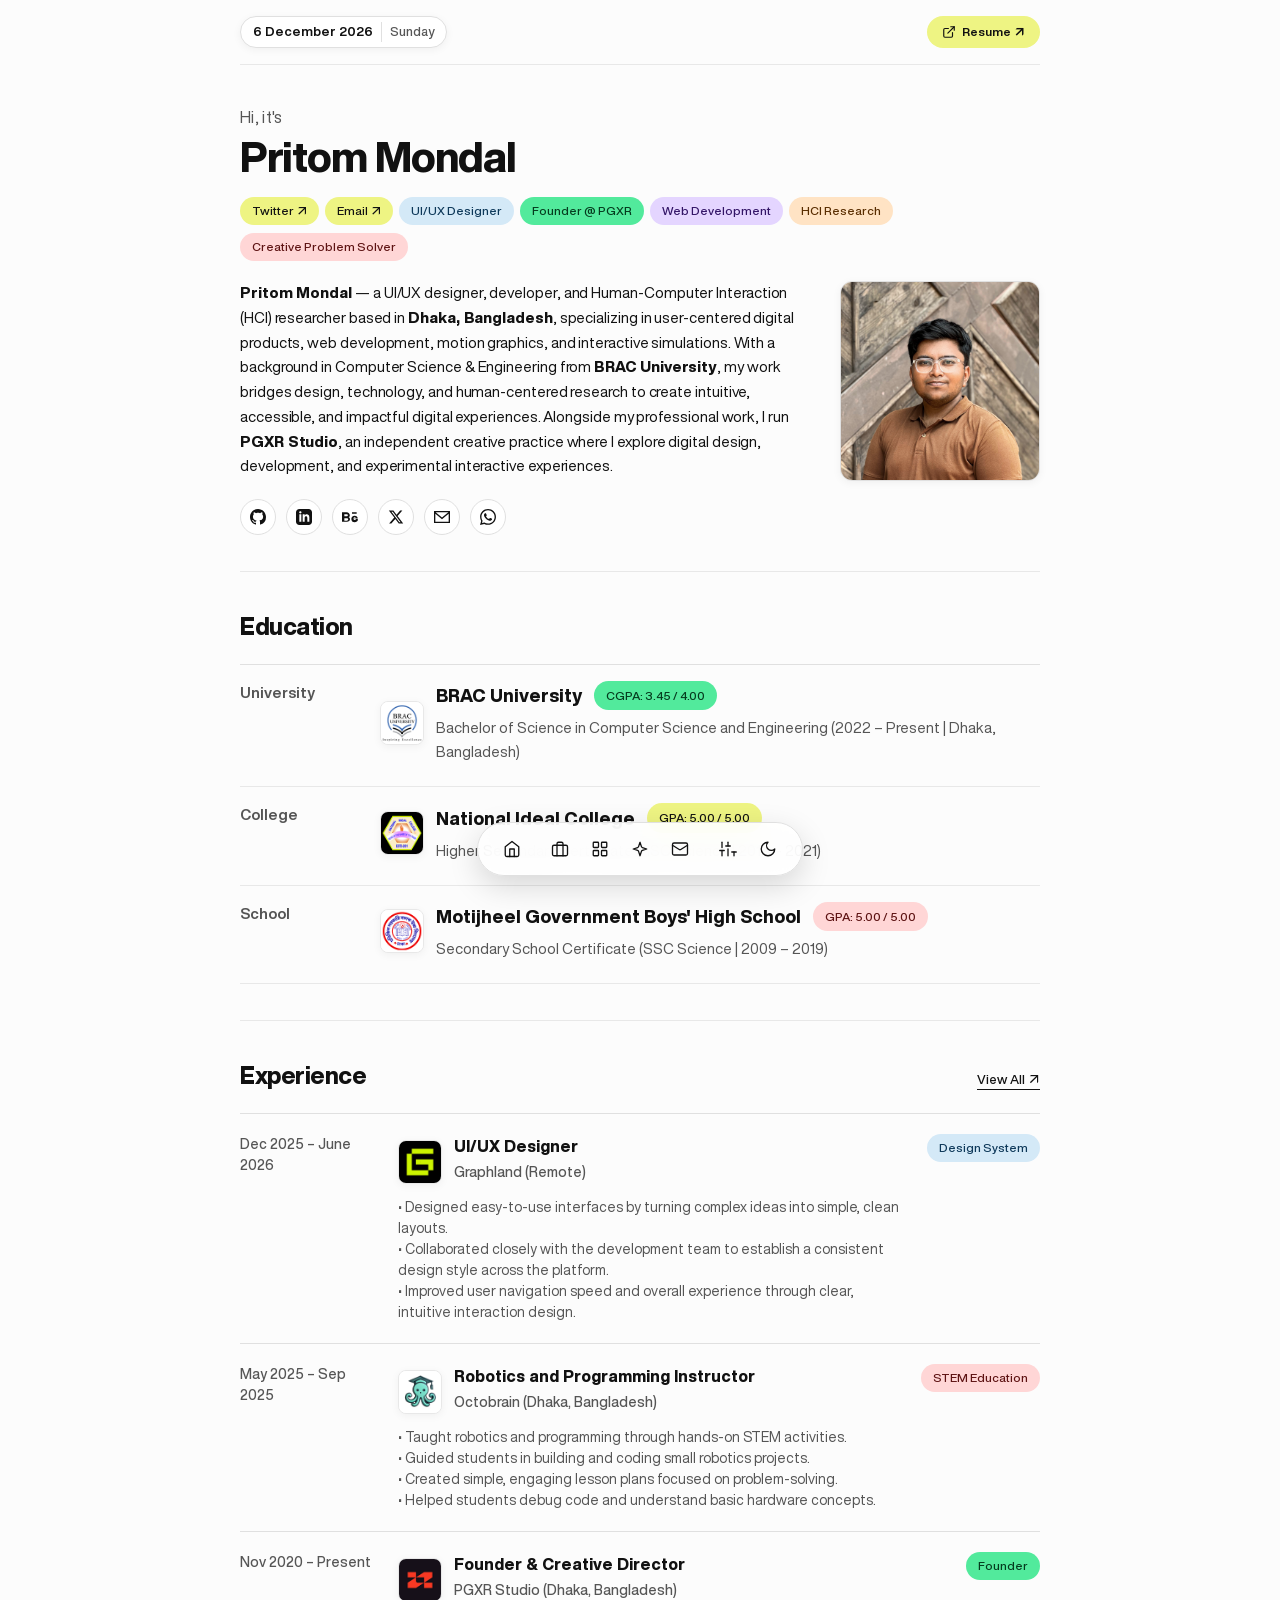
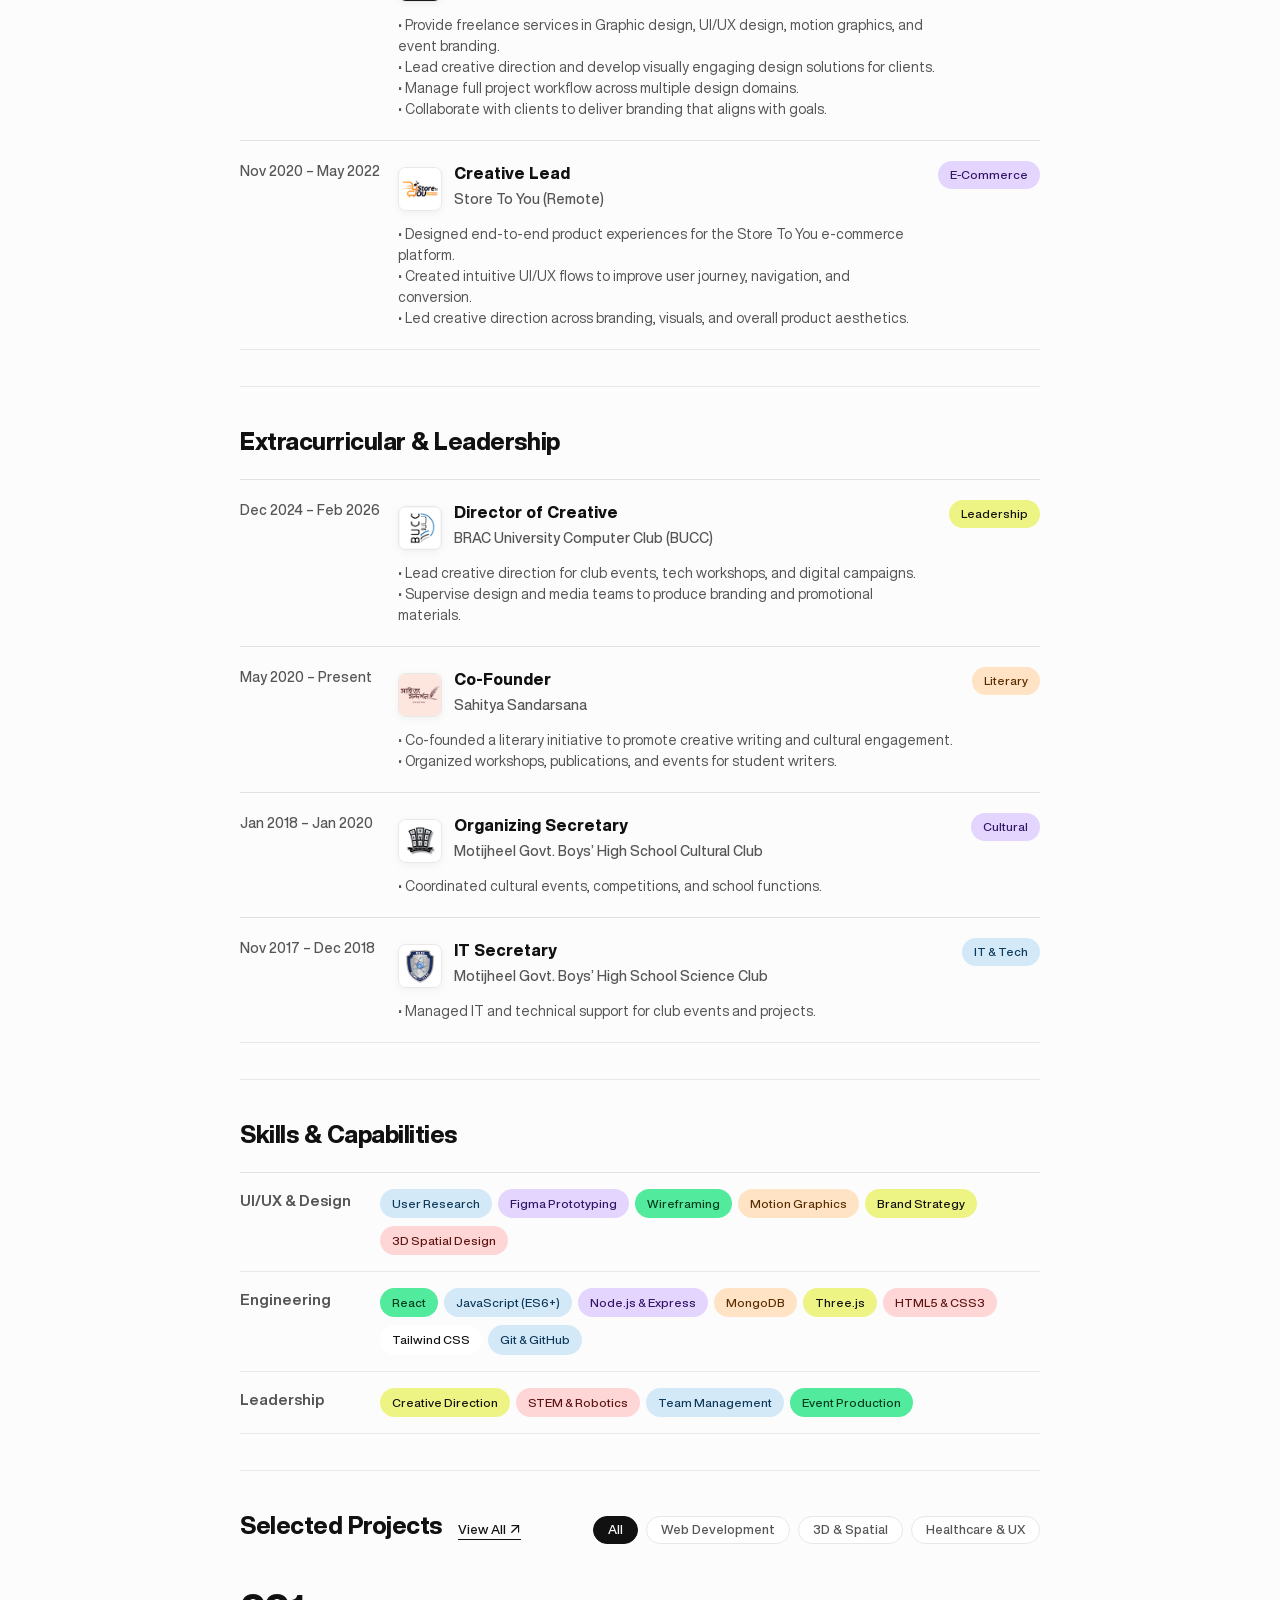
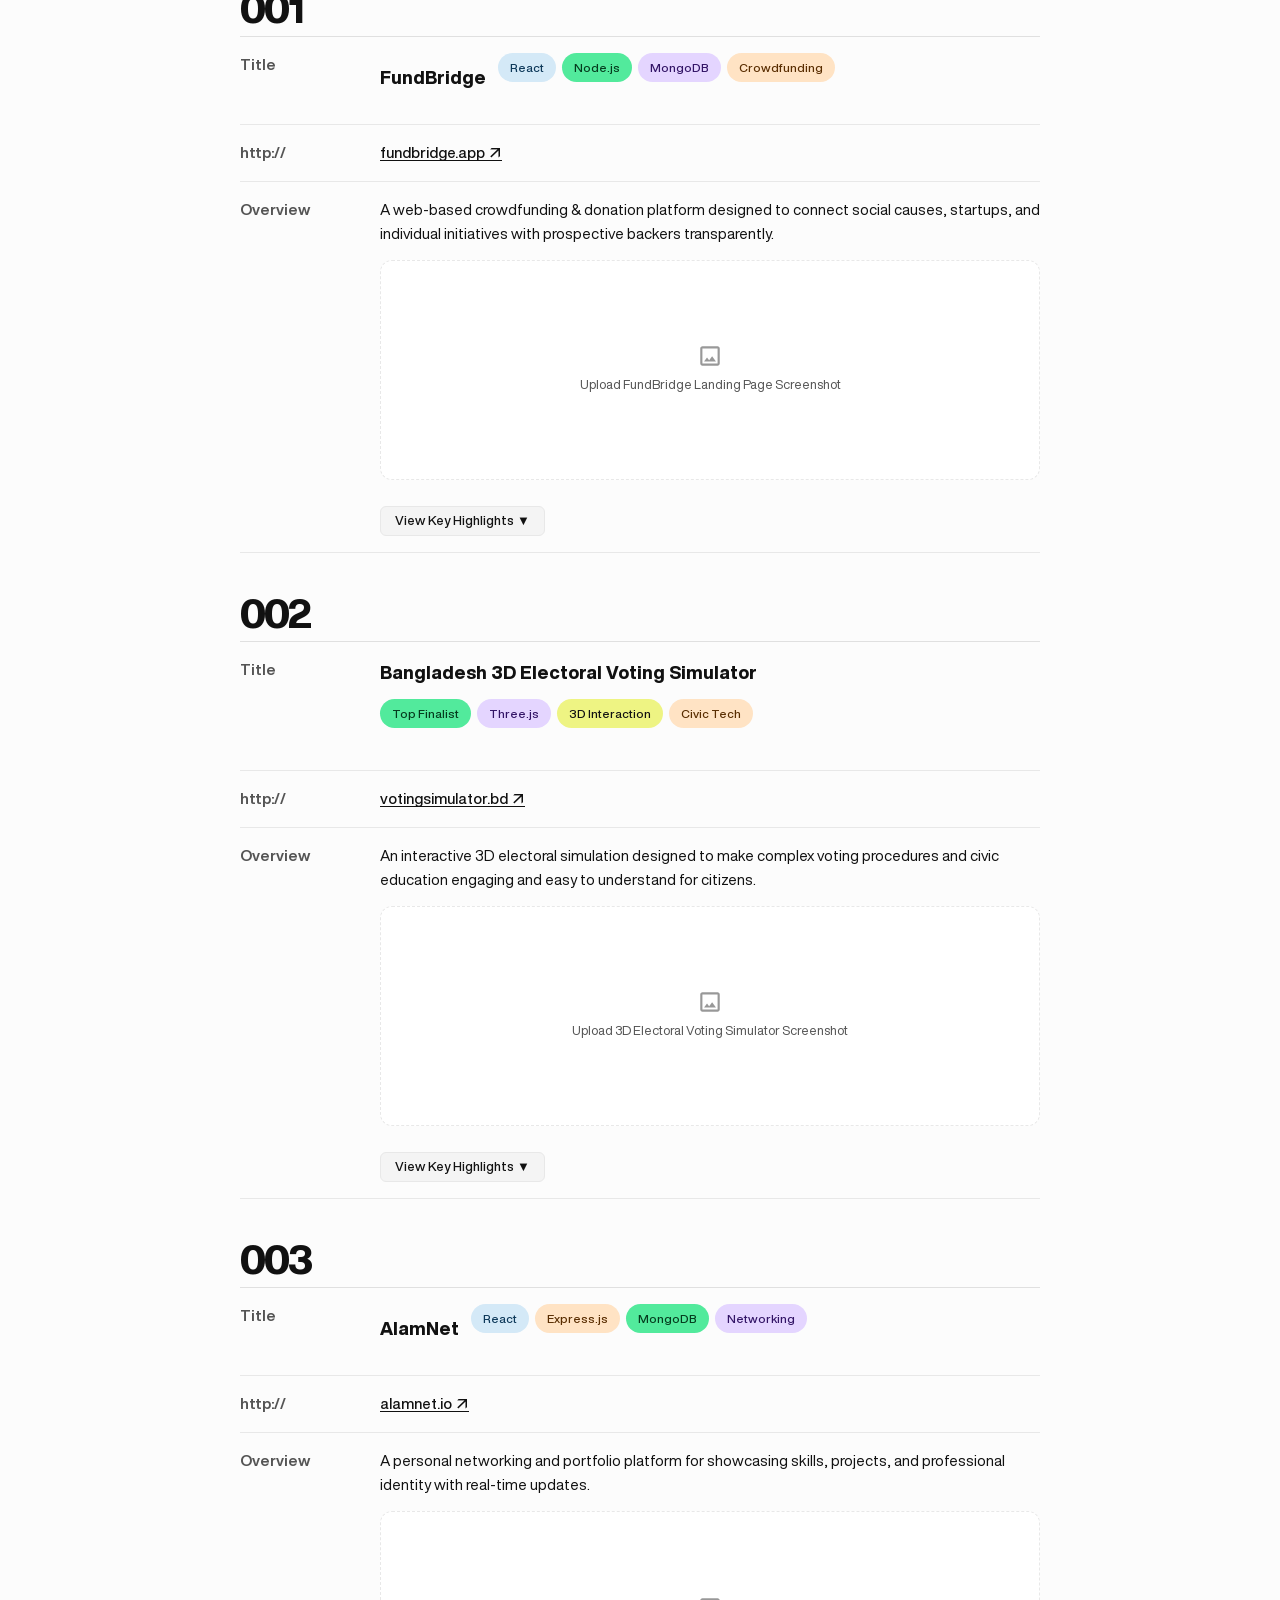
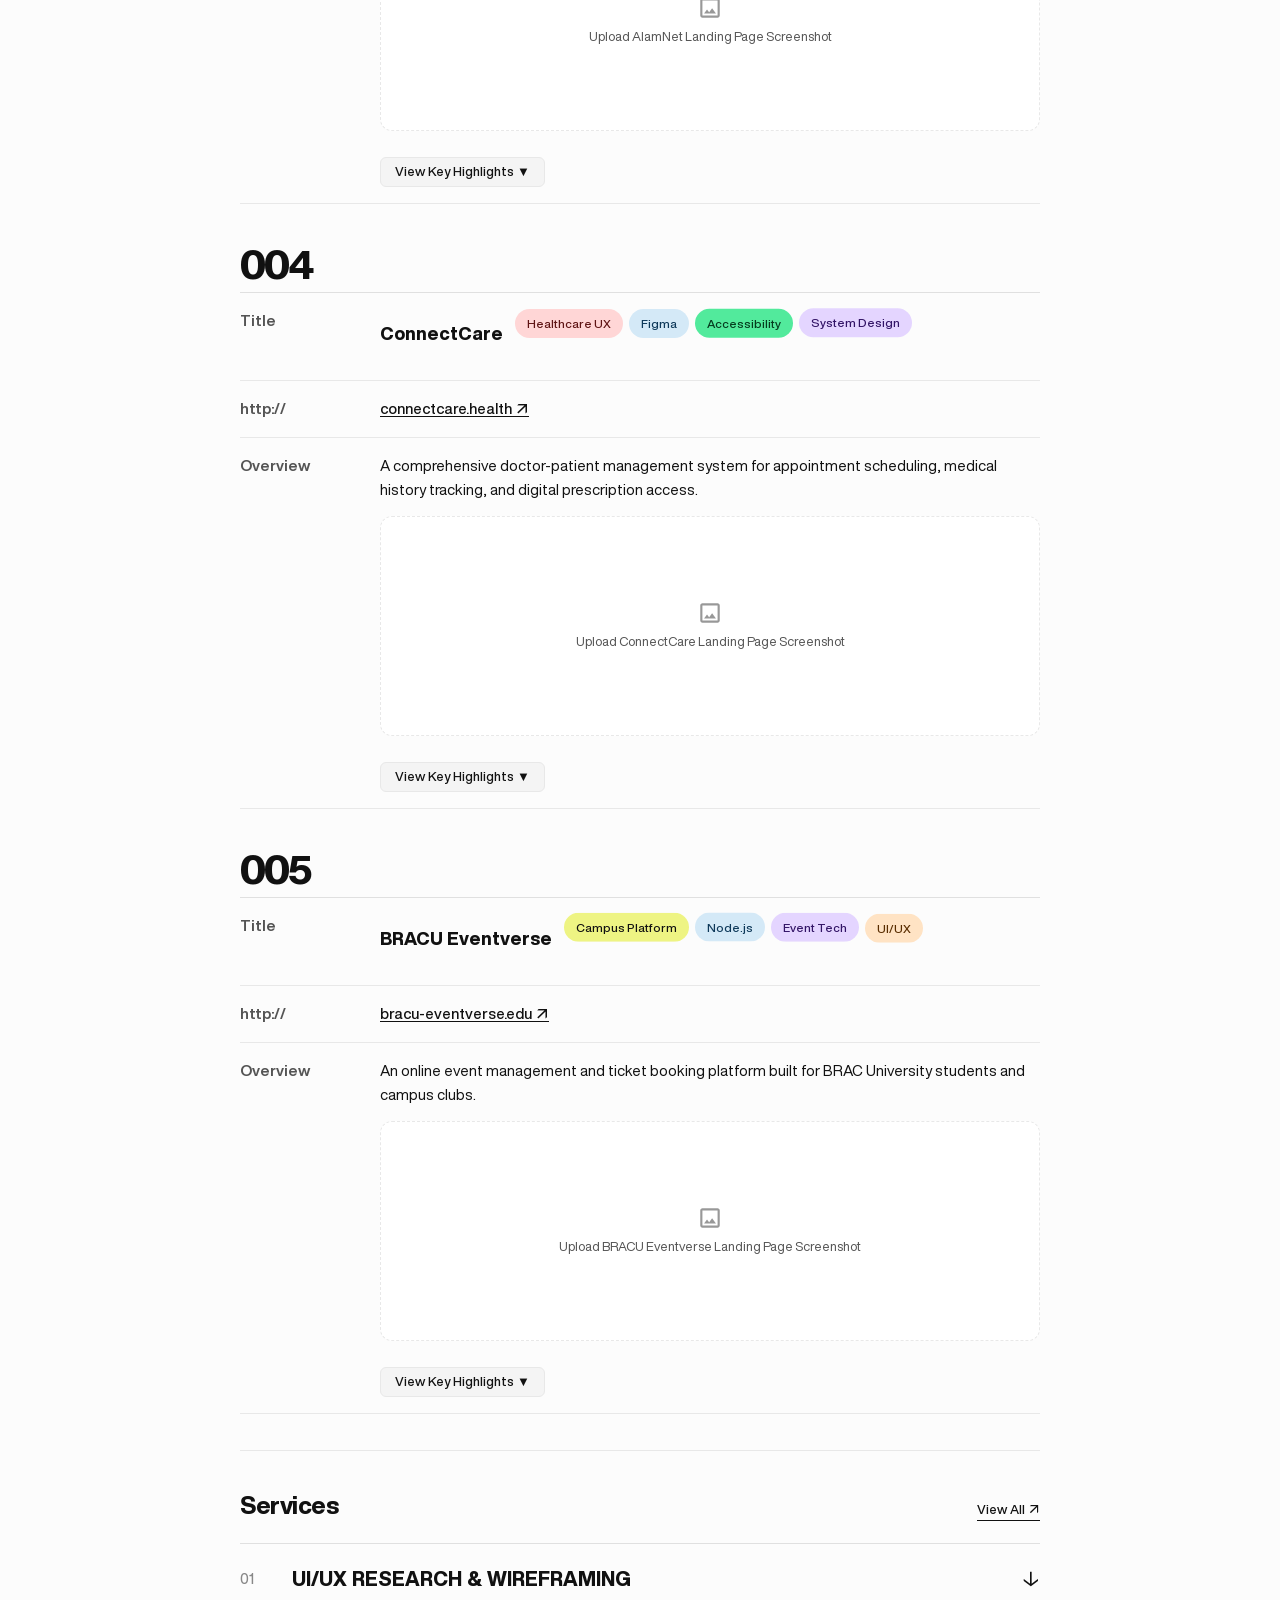
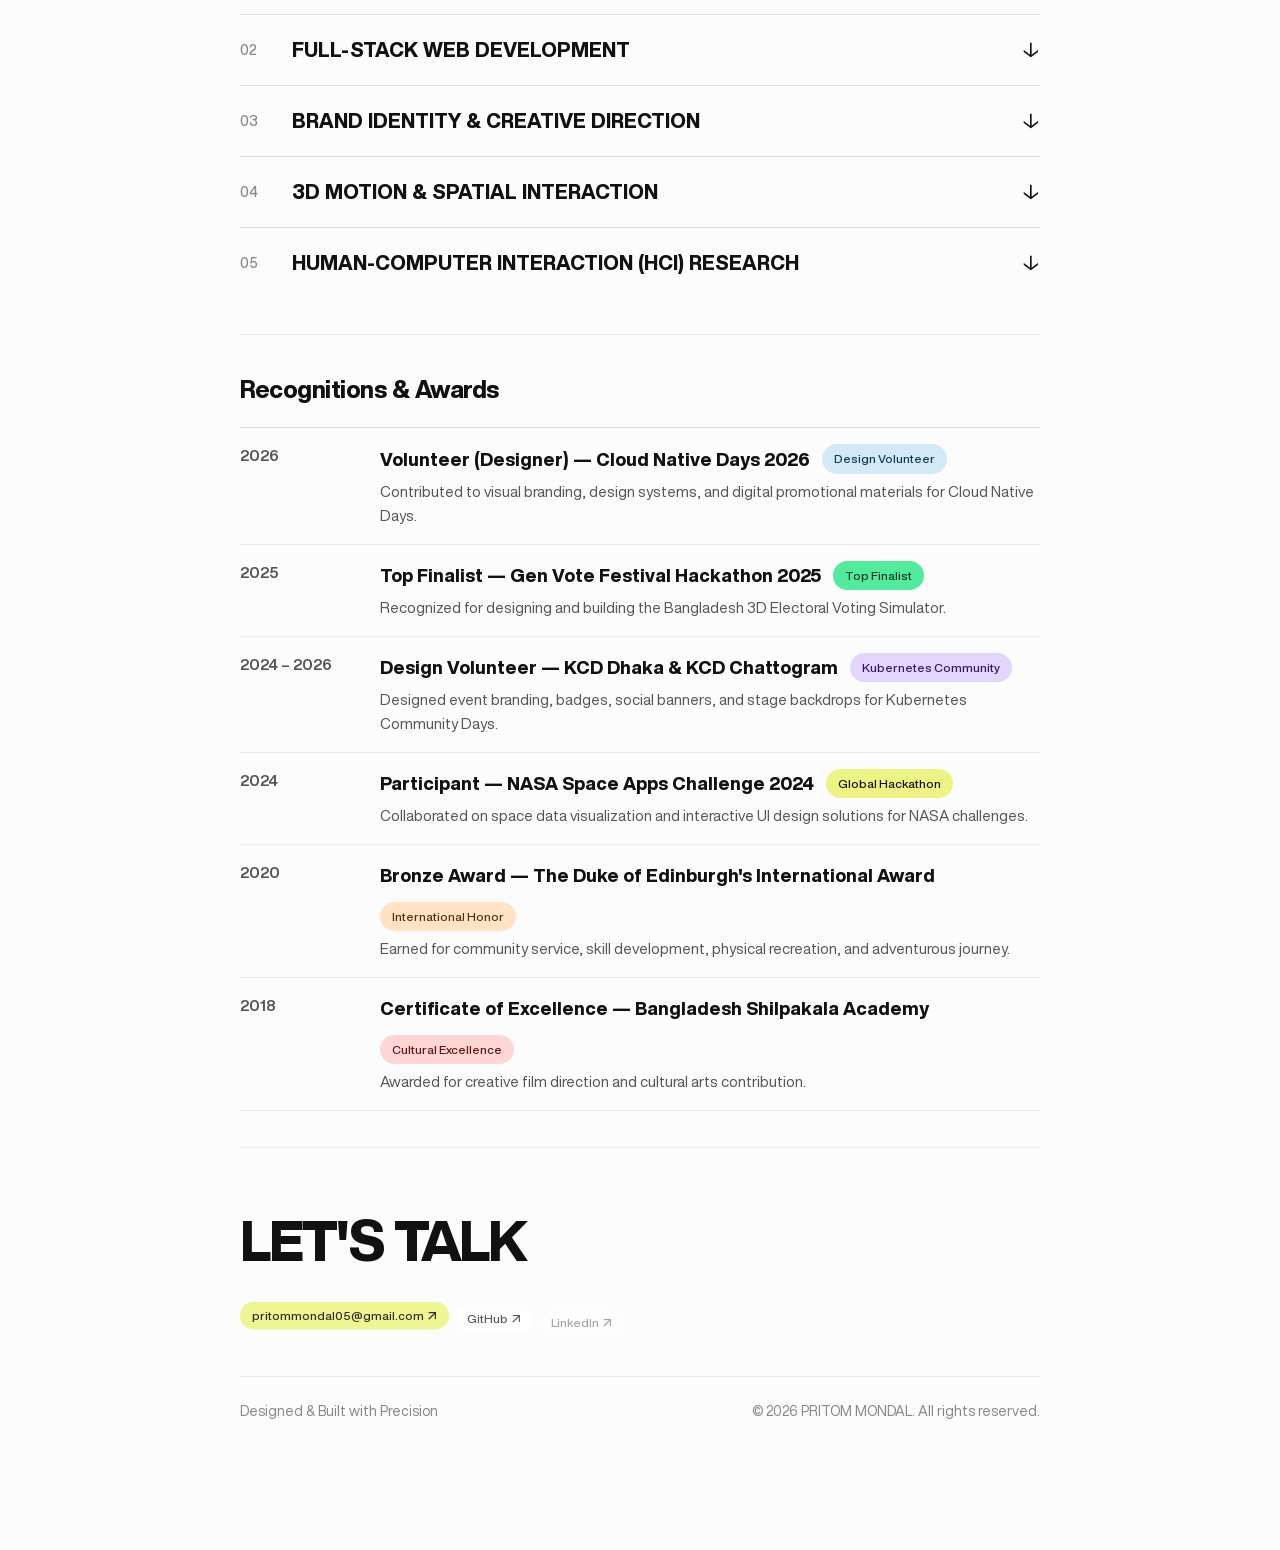
==== index.html @ cbdae556 "refactor: simplify HCI research service description" ====
<!DOCTYPE html>
<html lang="en">

<head>
  <meta charset="UTF-8">
  <meta name="viewport" content="width=device-width, initial-scale=1.0">
  <title>Pritom Mondal</title>
  <meta name="description"
    content="Portfolio of Pritom Mondal — UI/UX Designer, Web Developer, and HCI Researcher based in Dhaka, Bangladesh. Founder of PGXR.">
  <link rel="stylesheet" href="styles.css">
  <link rel="icon" href="pm navicon.png" type="image/png">
  <script src="https://cdnjs.cloudflare.com/ajax/libs/gsap/3.12.5/gsap.min.js"></script>
</head>

<body>

  <main class="container">

    <!-- Top Bar: Today's Real-time Date & Download Resume Button -->
    <header class="top-header-bar">
      <div class="top-left-group">
        <div class="date-badge">
          <span class="date-text">28 July 2026</span>
          <span class="date-day">Tuesday</span>
        </div>
      </div>
      <a href="https://drive.google.com/file/d/1e5-CP3AB7VWY6UyfhyzO1Z9jJcnvUvpZ/view" target="_blank"
        class="resume-download-btn" title="View Resume (Google Drive)">
        <svg viewBox="0 0 24 24" fill="none" stroke="currentColor" stroke-width="2" stroke-linecap="round"
          stroke-linejoin="round" style="width: 14px; height: 14px;">
          <path d="M18 13v6a2 2 0 0 1-2 2H5a2 2 0 0 1-2-2V8a2 2 0 0 1 2-2h6" />
          <polyline points="15 3 21 3 21 9" />
          <line x1="10" x2="21" y1="14" y2="3" />
        </svg>
        <span>Resume ↗</span>
      </a>
    </header>

    <!-- Hero Section (Joshua Kaplan Style Header) -->
    <section class="hero-section" id="about">
      <h1 class="hero-title">
        <span class="hero-greeting">Hi, it's</span>
        <span class="hero-name">Pritom Mondal</span>
      </h1>

      <!-- Color Pill Badges -->
      <div class="pill-group">
        <a href="https://twitter.com/pritommondal" target="_blank" class="pill pill-yellow">Twitter ↗</a>
        <a href="mailto:pritommondal05@gmail.com" class="pill pill-yellow">Email ↗</a>
        <span class="pill pill-blue">UI/UX Designer</span>
        <span class="pill pill-green">Founder @ PGXR</span>
        <span class="pill pill-purple">Web Development</span>
        <span class="pill pill-orange">HCI Research</span>
        <span class="pill pill-pink">Creative Problem Solver</span>
      </div>

      <!-- Bio & Pure Portrait Grid -->
      <div class="hero-content-grid">
        <div>
          <p class="bio-text">
            <strong>Pritom Mondal</strong> — a UI/UX designer, developer, and Human-Computer Interaction (HCI)
            researcher based in <strong>Dhaka, Bangladesh</strong>, specializing in user-centered digital products, web
            development, motion graphics, and interactive simulations. With a background in Computer Science &
            Engineering from <strong>BRAC University</strong>, my work bridges design, technology, and human-centered
            research to create intuitive, accessible, and impactful digital experiences. Alongside my professional work,
            I run <strong>PGXR Studio</strong>, an independent creative practice where I explore digital design,
            development, and experimental interactive experiences.
          </p>

          <!-- Social Links (Icons Only) -->
          <div class="social-icons-row">
            <a href="https://github.com/pritommondal" target="_blank" class="social-icon-btn" aria-label="GitHub"
              title="GitHub (pritommondal)">
              <svg viewBox="0 0 24 24">
                <path
                  d="M12 0C5.37 0 0 5.37 0 12c0 5.31 3.435 9.795 8.205 11.385.6.105.825-.255.825-.57 0-.285-.015-1.23-.015-2.235-3.015.555-3.795-.735-4.035-1.41-.135-.345-.72-1.41-1.23-1.695-.42-.225-1.02-.78-.015-.795.945-.015 1.62.87 1.845 1.23 1.08 1.815 2.805 1.305 3.495.99.105-.78.42-1.305.765-1.605-2.67-.3-5.46-1.335-5.46-5.925 0-1.305.465-2.385 1.23-3.225-.12-.3-.54-1.53.12-3.18 0 0 1.005-.315 3.3 1.23.96-.27 1.98-.405 3-.405s2.04.135 3 .405c2.295-1.56 3.3-1.23 3.3-1.23.66 1.65.24 2.88.12 3.18.765.84 1.23 1.905 1.23 3.225 0 4.605-2.805 5.625-5.475 5.925.435.375.81 1.095.81 2.22 0 1.605-.015 2.895-.015 3.3 0 .315.225.69.825.57A12.02 12.02 0 0024 12c0-6.63-5.37-12-12-12z" />
              </svg>
            </a>
            <a href="https://linkedin.com/in/pritommondal05" target="_blank" class="social-icon-btn"
              aria-label="LinkedIn" title="LinkedIn (Pritom Mondal05)">
              <svg viewBox="0 0 24 24">
                <path
                  d="M19 0h-14c-2.761 0-5 2.239-5 5v14c0 2.761 2.239 5 5 5h14c2.762 0 5-2.239 5-5v-14c0-2.761-2.238-5-5-5zm-11 19h-3v-11h3v11zm-1.5-12.268c-.966 0-1.75-.79-1.75-1.764s.784-1.764 1.75-1.764 1.75.79 1.75 1.764-.783 1.764-1.75 1.764zm13.5 12.268h-3v-5.604c0-3.368-4-3.113-4 0v5.604h-3v-11h3v1.765c1.396-2.586 7-2.777 7 2.476v6.759z" />
              </svg>
            </a>
            <a href="https://behance.net/pritommondal" target="_blank" class="social-icon-btn" aria-label="Behance"
              title="Behance (pritommondal)">
              <svg viewBox="0 0 24 24">
                <path
                  d="M22 7h-7v-2h7v2zm1.726 10c-.442 1.297-2.029 3-4.726 3-3.101 0-5-2.102-5-5 0-2.82 1.869-5 4.869-5 2.926 0 4.67 1.867 4.908 4.385h-6.726c.071 1.096.791 1.932 2.051 1.932.96 0 1.547-.463 1.821-1.317h2.803zm-4.743-4.523c-.975 0-1.637.584-1.777 1.458h3.535c-.097-.864-.741-1.458-1.758-1.458zm-11.983-7.477h-7v14h7.5c2.404 0 4.5-1.109 4.5-3.5 0-1.544-.82-2.584-1.92-3.084 1.157-.591 1.67-1.603 1.67-2.791 0-2.316-2.083-4.625-4.75-4.625zm-3.5 3h3.5c1.042 0 1.75.642 1.75 1.5s-.708 1.5-1.75 1.5h-3.5v-3zm0 6h3.75c1.192 0 2 .75 2 1.75s-.808 1.75-2 1.75h-3.75v-3.5z" />
              </svg>
            </a>
            <a href="https://twitter.com/pritommondal" target="_blank" class="social-icon-btn" aria-label="Twitter / X"
              title="Twitter / X (@pritommondal)">
              <svg viewBox="0 0 24 24">
                <path
                  d="M18.244 2.25h3.308l-7.227 8.26 8.502 11.24H16.17l-5.214-6.817L4.99 21.75H1.68l7.73-8.835L1.254 2.25H8.08l4.713 6.231zm-1.161 17.52h1.833L7.084 4.126H5.117z" />
              </svg>
            </a>
            <a href="mailto:pritommondal05@gmail.com" class="social-icon-btn" aria-label="Email"
              title="Email (pritommondal05@gmail.com)">
              <svg viewBox="0 0 24 24">
                <path
                  d="M0 3v18h24v-18h-24zm21.518 2l-9.518 7.713-9.518-7.713h19.036zm-19.518 14v-11.817l10 8.104 10-8.104v11.817h-20z" />
              </svg>
            </a>
            <a href="https://wa.me/pritommondal05" target="_blank" class="social-icon-btn" aria-label="WhatsApp" title="WhatsApp (@pritommondal05)">
              <svg viewBox="0 0 24 24"><path fill="currentColor" d="M.057 24l1.687-6.163c-1.041-1.804-1.588-3.849-1.587-5.946.003-6.556 5.338-11.891 11.893-11.891 3.181.001 6.167 1.24 8.413 3.488 2.245 2.248 3.481 5.236 3.48 8.414-.003 6.557-5.338 11.892-11.893 11.892-1.99-.001-3.951-.5-5.688-1.448l-6.305 1.654zm6.597-3.807c1.676.995 3.276 1.591 5.392 1.592 5.448 0 9.886-4.434 9.889-9.885.002-5.462-4.415-9.89-9.881-9.892-5.452 0-9.887 4.434-9.889 9.884-.001 2.225.651 3.891 1.746 5.634l-.999 3.648 3.742-.981zm11.387-5.464c-.074-.124-.272-.198-.57-.347-.297-.149-1.758-.868-2.031-.967-.272-.099-.47-.149-.669.149-.198.297-.768.967-.941 1.165-.173.198-.347.223-.644.074-.297-.149-1.255-.462-2.39-1.475-.883-.788-1.48-1.761-1.653-2.059-.173-.297-.018-.458.13-.606.134-.133.297-.347.446-.521.151-.172.2-.296.3-.495.099-.198.05-.372-.025-.521-.075-.148-.669-1.611-.916-2.206-.242-.579-.487-.501-.669-.51l-.57-.01c-.198 0-.52.074-.792.372s-1.04 1.016-1.04 2.479 1.065 2.876 1.213 3.074c.149.198 2.095 3.2 5.076 4.487.709.306 1.263.489 1.694.626.712.226 1.36.194 1.872.118.571-.085 1.758-.719 2.006-1.413.248-.695.248-1.29.173-1.414z"/></svg>
            </a>
          </div>
        </div>

        <!-- Portrait Card -->
        <div class="portrait-card" id="portrait-trigger" style="cursor: pointer;" title="Click to enlarge portrait">
          <img src="pritom_portrait.webp" alt="Pritom Mondal Portrait" class="portrait-img">
        </div>
      </div>
    </section>

    <!-- 1. Education Section -->
    <section class="section" id="education">
      <div class="section-header">
        <h2 class="section-title">Education</h2>
      </div>

      <table class="brutalist-table">
        <tbody>
          <tr>
            <td class="table-label">University</td>
            <td class="table-value">
              <div class="institution-header-flex">
                <div class="institution-logo-box" title="BRAC University Logo">
                  <img src="Logo/BRACU logo.png" alt="BRAC University Logo" class="institution-logo-img">
                </div>
                <div>
                  <div class="project-header-row">
                    <span class="project-name">BRAC University</span>
                    <span class="pill pill-green">CGPA: 3.45 / 4.00</span>
                  </div>
                  <p style="margin-top: 4px; color: var(--text-secondary);">
                    Bachelor of Science in Computer Science and Engineering (2022 – Present | Dhaka, Bangladesh)
                  </p>
                </div>
              </div>
            </td>
          </tr>

          <tr>
            <td class="table-label">College</td>
            <td class="table-value">
              <div class="institution-header-flex">
                <div class="institution-logo-box" title="National Ideal College Logo">
                  <img src="Logo/NIC logo.png" alt="National Ideal College Logo" class="institution-logo-img">
                </div>
                <div>
                  <div class="project-header-row">
                    <span class="project-name">National Ideal College</span>
                    <span class="pill pill-yellow">GPA: 5.00 / 5.00</span>
                  </div>
                  <p style="margin-top: 4px; color: var(--text-secondary);">
                    Higher Secondary Certificate (HSC Science | 2019 – 2021)
                  </p>
                </div>
              </div>
            </td>
          </tr>

          <tr>
            <td class="table-label">School</td>
            <td class="table-value">
              <div class="institution-header-flex">
                <div class="institution-logo-box" title="Motijheel Government Boys' High School Logo">
                  <img src="Logo/MGBHS logo.png" alt="Motijheel Government Boys' High School Logo" class="institution-logo-img">
                </div>
                <div>
                  <div class="project-header-row">
                    <span class="project-name">Motijheel Government Boys' High School</span>
                    <span class="pill pill-pink">GPA: 5.00 / 5.00</span>
                  </div>
                  <p style="margin-top: 4px; color: var(--text-secondary);">
                    Secondary School Certificate (SSC Science | 2009 – 2019)
                  </p>
                </div>
              </div>
            </td>
          </tr>
        </tbody>
      </table>
    </section>

    <!-- 2. Professional Experience Section (Follows Education Immediately) -->
    <section class="section" id="experience">
      <div class="section-header">
        <h2 class="section-title">Experience</h2>
        <a href="experience.html" class="project-url-link" style="font-size: 13px;">View All ↗</a>
      </div>

      <div class="timeline-list">

        <!-- Experience Item 01 -->
        <div class="timeline-item">
          <div class="timeline-grid">
            <div class="timeline-year">Dec 2025 – June 2026</div>
            <div>
              <div class="institution-header-flex">
                <div class="institution-logo-box" title="Graphland Logo">
                  <img src="Logo/Graphland logo.png" alt="Graphland Logo" class="institution-logo-img">
                </div>
                <div>
                  <div class="timeline-role">UI/UX Designer</div>
                  <div class="timeline-org">Graphland (Remote)</div>
                </div>
              </div>
              <p class="timeline-desc">• Designed easy-to-use interfaces by turning complex ideas into simple, clean
                layouts.<br>• Collaborated closely with the development team to establish a consistent design style
                across the platform.<br>• Improved user navigation speed and overall experience through clear, intuitive
                interaction design.</p>
            </div>
            <div>
              <span class="pill pill-blue">Design System</span>
            </div>
          </div>
        </div>

        <!-- Experience Item 02 -->
        <div class="timeline-item">
          <div class="timeline-grid">
            <div class="timeline-year">May 2025 – Sep 2025</div>
            <div>
              <div class="institution-header-flex">
                <div class="institution-logo-box" title="Octobrain Logo">
                  <img src="Logo/octrobrain logo.png" alt="Octobrain Logo" class="institution-logo-img">
                </div>
                <div>
                  <div class="timeline-role">Robotics and Programming Instructor</div>
                  <div class="timeline-org">Octobrain (Dhaka, Bangladesh)</div>
                </div>
              </div>
              <p class="timeline-desc">• Taught robotics and programming through hands-on STEM activities.<br>• Guided
                students in building and coding small robotics projects.<br>• Created simple, engaging lesson plans
                focused on problem-solving.<br>• Helped students debug code and understand basic hardware concepts.</p>
            </div>
            <div>
              <span class="pill pill-pink">STEM Education</span>
            </div>
          </div>
        </div>

        <!-- Experience Item 03 -->
        <div class="timeline-item">
          <div class="timeline-grid">
            <div class="timeline-year">Nov 2020 – Present</div>
            <div>
              <div class="institution-header-flex">
                <div class="institution-logo-box" title="PGXR Studio Logo">
                  <img src="Logo/PGXR logo.png" alt="PGXR Studio Logo" class="institution-logo-img">
                </div>
                <div>
                  <div class="timeline-role">Founder & Creative Director</div>
                  <div class="timeline-org">PGXR Studio (Dhaka, Bangladesh)</div>
                </div>
              </div>
              <p class="timeline-desc">• Provide freelance services in Graphic design, UI/UX design, motion graphics,
                and event branding.<br>• Lead creative direction and develop visually engaging design solutions for
                clients.<br>• Manage full project workflow across multiple design domains.<br>• Collaborate with clients
                to deliver branding that aligns with goals.</p>
            </div>
            <div>
              <span class="pill pill-green">Founder</span>
            </div>
          </div>
        </div>

        <!-- Experience Item 04 -->
        <div class="timeline-item">
          <div class="timeline-grid">
            <div class="timeline-year">Nov 2020 – May 2022</div>
            <div>
              <div class="institution-header-flex">
                <div class="institution-logo-box" title="Store To You Logo">
                  <img src="Logo/StoretoYou logo.png" alt="Store To You Logo" class="institution-logo-img">
                </div>
                <div>
                  <div class="timeline-role">Creative Lead</div>
                  <div class="timeline-org">Store To You (Remote)</div>
                </div>
              </div>
              <p class="timeline-desc">• Designed end-to-end product experiences for the Store To You e-commerce
                platform.<br>• Created intuitive UI/UX flows to improve user journey, navigation, and conversion.<br>•
                Led creative direction across branding, visuals, and overall product aesthetics.</p>
            </div>
            <div>
              <span class="pill pill-purple">E-Commerce</span>
            </div>
          </div>
        </div>

      </div>
    </section>

    <!-- 3. Extracurricular & Leadership Section -->
    <section class="section" id="leadership">
      <div class="section-header">
        <h2 class="section-title">Extracurricular & Leadership</h2>
      </div>

      <div class="timeline-list">

        <!-- Leadership Item 01 -->
        <div class="timeline-item">
          <div class="timeline-grid">
            <div class="timeline-year">Dec 2024 – Feb 2026</div>
            <div>
              <div class="institution-header-flex">
                <div class="institution-logo-box" title="BRAC University Computer Club Logo">
                  <img src="Logo/BUCC logo.png" alt="BUCC Logo" class="institution-logo-img">
                </div>
                <div>
                  <div class="timeline-role">Director of Creative</div>
                  <div class="timeline-org">BRAC University Computer Club (BUCC)</div>
                </div>
              </div>
              <p class="timeline-desc">• Lead creative direction for club events, tech workshops, and digital
                campaigns.<br>• Supervise design and media teams to produce branding and promotional materials.</p>
            </div>
            <div>
              <span class="pill pill-yellow">Leadership</span>
            </div>
          </div>
        </div>

        <!-- Leadership Item 02 -->
        <div class="timeline-item">
          <div class="timeline-grid">
            <div class="timeline-year">May 2020 – Present</div>
            <div>
              <div class="institution-header-flex">
                <div class="institution-logo-box" title="Sahitya Sandarsana Logo">
                  <img src="Logo/Sahitya Sandarshan logo.png" alt="Sahitya Sandarsana Logo" class="institution-logo-img">
                </div>
                <div>
                  <div class="timeline-role">Co-Founder</div>
                  <div class="timeline-org">Sahitya Sandarsana</div>
                </div>
              </div>
              <p class="timeline-desc">• Co-founded a literary initiative to promote creative writing and cultural
                engagement.<br>• Organized workshops, publications, and events for student writers.</p>
            </div>
            <div>
              <span class="pill pill-orange">Literary</span>
            </div>
          </div>
        </div>

        <!-- Leadership Item 03 -->
        <div class="timeline-item">
          <div class="timeline-grid">
            <div class="timeline-year">Jan 2018 – Jan 2020</div>
            <div>
              <div class="institution-header-flex">
                <div class="institution-logo-box" title="Motijheel Govt. Boys' High School Cultural Club Logo">
                  <img src="Logo/MGBHS Cultural Club logo.png" alt="Cultural Club Logo" class="institution-logo-img">
                </div>
                <div>
                  <div class="timeline-role">Organizing Secretary</div>
                  <div class="timeline-org">Motijheel Govt. Boys’ High School Cultural Club</div>
                </div>
              </div>
              <p class="timeline-desc">• Coordinated cultural events, competitions, and school functions.</p>
            </div>
            <div>
              <span class="pill pill-purple">Cultural</span>
            </div>
          </div>
        </div>

        <!-- Leadership Item 04 -->
        <div class="timeline-item">
          <div class="timeline-grid">
            <div class="timeline-year">Nov 2017 – Dec 2018</div>
            <div>
              <div class="institution-header-flex">
                <div class="institution-logo-box" title="Motijheel Govt. Boys' High School Science Club Logo">
                  <img src="Logo/MGBHS Science Club logo.png" alt="Science Club Logo" class="institution-logo-img">
                </div>
                <div>
                  <div class="timeline-role">IT Secretary</div>
                  <div class="timeline-org">Motijheel Govt. Boys’ High School Science Club</div>
                </div>
              </div>
              <p class="timeline-desc">• Managed IT and technical support for club events and projects.</p>
            </div>
            <div>
              <span class="pill pill-blue">IT & Tech</span>
            </div>
          </div>
        </div>

      </div>
    </section>

    <!-- 4. Skills & Capabilities Section -->
    <section class="section" id="skills">
      <div class="section-header">
        <h2 class="section-title">Skills & Capabilities</h2>
      </div>

      <table class="brutalist-table">
        <tbody>
          <tr>
            <td class="table-label">UI/UX & Design</td>
            <td class="table-value">
              <div class="pill-group" style="margin-bottom: 0;">
                <span class="pill pill-blue">User Research</span>
                <span class="pill pill-purple">Figma Prototyping</span>
                <span class="pill pill-green">Wireframing</span>
                <span class="pill pill-orange">Motion Graphics</span>
                <span class="pill pill-yellow">Brand Strategy</span>
                <span class="pill pill-pink">3D Spatial Design</span>
              </div>
            </td>
          </tr>

          <tr>
            <td class="table-label">Engineering</td>
            <td class="table-value">
              <div class="pill-group" style="margin-bottom: 0;">
                <span class="pill pill-green">React</span>
                <span class="pill pill-blue">JavaScript (ES6+)</span>
                <span class="pill pill-purple">Node.js & Express</span>
                <span class="pill pill-orange">MongoDB</span>
                <span class="pill pill-yellow">Three.js</span>
                <span class="pill pill-pink">HTML5 & CSS3</span>
                <span class="pill pill-default">Tailwind CSS</span>
                <span class="pill pill-blue">Git & GitHub</span>
              </div>
            </td>
          </tr>

          <tr>
            <td class="table-label">Leadership</td>
            <td class="table-value">
              <div class="pill-group" style="margin-bottom: 0;">
                <span class="pill pill-yellow">Creative Direction</span>
                <span class="pill pill-pink">STEM & Robotics</span>
                <span class="pill pill-blue">Team Management</span>
                <span class="pill pill-green">Event Production</span>
              </div>
            </td>
          </tr>
        </tbody>
      </table>
    </section>

    <!-- 5. Selected Projects Section -->
    <section class="section" id="projects">
      <div class="section-header">
        <div style="display: flex; align-items: baseline; gap: 16px;">
          <h2 class="section-title">Selected Projects</h2>
          <a href="projects.html" class="project-url-link" style="font-size: 13px;">View All ↗</a>
        </div>

        <!-- Category Filter Bar -->
        <div class="filter-bar">
          <button class="filter-btn active" data-filter="all">All</button>
          <button class="filter-btn" data-filter="web">Web Development</button>
          <button class="filter-btn" data-filter="spatial">3D & Spatial</button>
          <button class="filter-btn" data-filter="healthcare">Healthcare & UX</button>
        </div>
      </div>

      <div class="project-list">

        <!-- Project 001 -->
        <article class="project-item" data-category="web">
          <div class="project-number">001</div>
          <table class="brutalist-table">
            <tbody>
              <tr>
                <td class="table-label">Title</td>
                <td class="table-value">
                  <div class="project-header-row">
                    <span class="project-name">FundBridge</span>
                    <div class="pill-group">
                      <span class="pill pill-blue">React</span>
                      <span class="pill pill-green">Node.js</span>
                      <span class="pill pill-purple">MongoDB</span>
                      <span class="pill pill-orange">Crowdfunding</span>
                    </div>
                  </div>
                </td>
              </tr>
              <tr>
                <td class="table-label">http://</td>
                <td class="table-value">
                  <a href="https://pritommondal05.github.io" target="_blank" class="project-url-link">fundbridge.app
                    ↗</a>
                </td>
              </tr>
              <tr>
                <td class="table-label">Overview</td>
                <td class="table-value">
                  A web-based crowdfunding & donation platform designed to connect social causes, startups, and
                  individual initiatives with prospective backers transparently.

                  <!-- Landing Page Screenshot Upload Frame -->
                  <div class="project-screenshot-frame"
                    title="Click or replace with FundBridge landing page screenshot">
                    <!-- Replace src with your screenshot image (e.g. fundbridge_ss.png) -->
                    <div class="screenshot-placeholder-content">
                      <svg class="screenshot-placeholder-icon" viewBox="0 0 24 24">
                        <path
                          d="M19 3H5c-1.1 0-2 .9-2 2v14c0 1.1.9 2 2 2h14c1.1 0 2-.9 2-2V5c0-1.1-.9-2-2-2zm0 16H5V5h14v14zm-5.04-6.71l-2.75 3.54-1.96-2.36L6.5 17h11l-3.54-4.71z" />
                      </svg>
                      <span>Upload FundBridge Landing Page Screenshot</span>
                    </div>
                  </div>

                  <button class="details-toggle-btn" data-target="drawer-001">View Key Highlights ▼</button>
                  <div class="project-drawer" id="drawer-001">
                    <div class="drawer-content">
                      <ul>
                        <li>Designed high-fidelity wireframes and user-centered UI/UX flows in Figma to simplify
                          campaign creation pathways.</li>
                        <li>Built interactive dashboards and real-time campaign progress trackers for donors and
                          campaign managers.</li>
                        <li>Ensured full responsive layout and WCAG AA accessibility compliance across mobile and
                          desktop interfaces.</li>
                      </ul>
                    </div>
                  </div>
                </td>
              </tr>
            </tbody>
          </table>
        </article>

        <!-- Project 002 -->
        <article class="project-item" data-category="spatial">
          <div class="project-number">002</div>
          <table class="brutalist-table">
            <tbody>
              <tr>
                <td class="table-label">Title</td>
                <td class="table-value">
                  <div class="project-header-row">
                    <span class="project-name">Bangladesh 3D Electoral Voting Simulator</span>
                    <div class="pill-group">
                      <span class="pill pill-green">Top Finalist</span>
                      <span class="pill pill-purple">Three.js</span>
                      <span class="pill pill-yellow">3D Interaction</span>
                      <span class="pill pill-orange">Civic Tech</span>
                    </div>
                  </div>
                </td>
              </tr>
              <tr>
                <td class="table-label">http://</td>
                <td class="table-value">
                  <a href="https://pritommondal05.github.io" target="_blank" class="project-url-link">votingsimulator.bd
                    ↗</a>
                </td>
              </tr>
              <tr>
                <td class="table-label">Overview</td>
                <td class="table-value">
                  An interactive 3D electoral simulation designed to make complex voting procedures and civic education
                  engaging and easy to understand for citizens.

                  <!-- Landing Page Screenshot Upload Frame -->
                  <div class="project-screenshot-frame"
                    title="Click or replace with Voting Simulator landing page screenshot">
                    <!-- Replace src with your screenshot image (e.g. voting_simulator_ss.png) -->
                    <div class="screenshot-placeholder-content">
                      <svg class="screenshot-placeholder-icon" viewBox="0 0 24 24">
                        <path
                          d="M19 3H5c-1.1 0-2 .9-2 2v14c0 1.1.9 2 2 2h14c1.1 0 2-.9 2-2V5c0-1.1-.9-2-2-2zm0 16H5V5h14v14zm-5.04-6.71l-2.75 3.54-1.96-2.36L6.5 17h11l-3.54-4.71z" />
                      </svg>
                      <span>Upload 3D Electoral Voting Simulator Screenshot</span>
                    </div>
                  </div>

                  <button class="details-toggle-btn" data-target="drawer-002">View Key Highlights ▼</button>
                  <div class="project-drawer" id="drawer-002">
                    <div class="drawer-content">
                      <ul>
                        <li>Simplified complex voting concepts into clear visual flows and intuitive 3D spatial
                          interactions.</li>
                        <li>Prioritized user-friendly layouts and accessible design for first-time voters.</li>
                        <li>Selected as Top Finalist at the Gen Vote Festival Hackathon 2025.</li>
                      </ul>
                    </div>
                  </div>
                </td>
              </tr>
            </tbody>
          </table>
        </article>

        <!-- Project 003 -->
        <article class="project-item" data-category="web">
          <div class="project-number">003</div>
          <table class="brutalist-table">
            <tbody>
              <tr>
                <td class="table-label">Title</td>
                <td class="table-value">
                  <div class="project-header-row">
                    <span class="project-name">AlamNet</span>
                    <div class="pill-group">
                      <span class="pill pill-blue">React</span>
                      <span class="pill pill-orange">Express.js</span>
                      <span class="pill pill-green">MongoDB</span>
                      <span class="pill pill-purple">Networking</span>
                    </div>
                  </div>
                </td>
              </tr>
              <tr>
                <td class="table-label">http://</td>
                <td class="table-value">
                  <a href="https://pritommondal05.github.io" target="_blank" class="project-url-link">alamnet.io ↗</a>
                </td>
              </tr>
              <tr>
                <td class="table-label">Overview</td>
                <td class="table-value">
                  A personal networking and portfolio platform for showcasing skills, projects, and professional
                  identity with real-time updates.

                  <!-- Landing Page Screenshot Upload Frame -->
                  <div class="project-screenshot-frame" title="Click or replace with AlamNet landing page screenshot">
                    <!-- Replace src with your screenshot image (e.g. alamnet_ss.png) -->
                    <div class="screenshot-placeholder-content">
                      <svg class="screenshot-placeholder-icon" viewBox="0 0 24 24">
                        <path
                          d="M19 3H5c-1.1 0-2 .9-2 2v14c0 1.1.9 2 2 2h14c1.1 0 2-.9 2-2V5c0-1.1-.9-2-2-2zm0 16H5V5h14v14zm-5.04-6.71l-2.75 3.54-1.96-2.36L6.5 17h11l-3.54-4.71z" />
                      </svg>
                      <span>Upload AlamNet Landing Page Screenshot</span>
                    </div>
                  </div>

                  <button class="details-toggle-btn" data-target="drawer-003">View Key Highlights ▼</button>
                  <div class="project-drawer" id="drawer-003">
                    <div class="drawer-content">
                      <ul>
                        <li>Implemented dynamic project filtering and custom responsive UI cards.</li>
                        <li>Integrated secure authentication and real-time backend API endpoints.</li>
                      </ul>
                    </div>
                  </div>
                </td>
              </tr>
            </tbody>
          </table>
        </article>

        <!-- Project 004 -->
        <article class="project-item" data-category="healthcare">
          <div class="project-number">004</div>
          <table class="brutalist-table">
            <tbody>
              <tr>
                <td class="table-label">Title</td>
                <td class="table-value">
                  <div class="project-header-row">
                    <span class="project-name">ConnectCare</span>
                    <div class="pill-group">
                      <span class="pill pill-pink">Healthcare UX</span>
                      <span class="pill pill-blue">Figma</span>
                      <span class="pill pill-green">Accessibility</span>
                      <span class="pill pill-purple">System Design</span>
                    </div>
                  </div>
                </td>
              </tr>
              <tr>
                <td class="table-label">http://</td>
                <td class="table-value">
                  <a href="https://pritommondal05.github.io" target="_blank" class="project-url-link">connectcare.health
                    ↗</a>
                </td>
              </tr>
              <tr>
                <td class="table-label">Overview</td>
                <td class="table-value">
                  A comprehensive doctor-patient management system for appointment scheduling, medical history tracking,
                  and digital prescription access.

                  <!-- Landing Page Screenshot Upload Frame -->
                  <div class="project-screenshot-frame"
                    title="Click or replace with ConnectCare landing page screenshot">
                    <!-- Replace src with your screenshot image (e.g. connectcare_ss.png) -->
                    <div class="screenshot-placeholder-content">
                      <svg class="screenshot-placeholder-icon" viewBox="0 0 24 24">
                        <path
                          d="M19 3H5c-1.1 0-2 .9-2 2v14c0 1.1.9 2 2 2h14c1.1 0 2-.9 2-2V5c0-1.1-.9-2-2-2zm0 16H5V5h14v14zm-5.04-6.71l-2.75 3.54-1.96-2.36L6.5 17h11l-3.54-4.71z" />
                      </svg>
                      <span>Upload ConnectCare Landing Page Screenshot</span>
                    </div>
                  </div>

                  <button class="details-toggle-btn" data-target="drawer-004">View Key Highlights ▼</button>
                  <div class="project-drawer" id="drawer-004">
                    <div class="drawer-content">
                      <ul>
                        <li>Designed ergonomic, high-contrast interfaces for elder patient accessibility and quick
                          physician consultation workflows.</li>
                        <li>Mapped complete user journeys from booking appointments to reviewing diagnostic test
                          results.</li>
                      </ul>
                    </div>
                  </div>
                </td>
              </tr>
            </tbody>
          </table>
        </article>

        <!-- Project 005 -->
        <article class="project-item" data-category="web">
          <div class="project-number">005</div>
          <table class="brutalist-table">
            <tbody>
              <tr>
                <td class="table-label">Title</td>
                <td class="table-value">
                  <div class="project-header-row">
                    <span class="project-name">BRACU Eventverse</span>
                    <div class="pill-group">
                      <span class="pill pill-yellow">Campus Platform</span>
                      <span class="pill pill-blue">Node.js</span>
                      <span class="pill pill-purple">Event Tech</span>
                      <span class="pill pill-orange">UI/UX</span>
                    </div>
                  </div>
                </td>
              </tr>
              <tr>
                <td class="table-label">http://</td>
                <td class="table-value">
                  <a href="https://pritommondal05.github.io" target="_blank"
                    class="project-url-link">bracu-eventverse.edu ↗</a>
                </td>
              </tr>
              <tr>
                <td class="table-label">Overview</td>
                <td class="table-value">
                  An online event management and ticket booking platform built for BRAC University students and campus
                  clubs.

                  <!-- Landing Page Screenshot Upload Frame -->
                  <div class="project-screenshot-frame"
                    title="Click or replace with BRACU Eventverse landing page screenshot">
                    <!-- Replace src with your screenshot image (e.g. eventverse_ss.png) -->
                    <div class="screenshot-placeholder-content">
                      <svg class="screenshot-placeholder-icon" viewBox="0 0 24 24">
                        <path
                          d="M19 3H5c-1.1 0-2 .9-2 2v14c0 1.1.9 2 2 2h14c1.1 0 2-.9 2-2V5c0-1.1-.9-2-2-2zm0 16H5V5h14v14zm-5.04-6.71l-2.75 3.54-1.96-2.36L6.5 17h11l-3.54-4.71z" />
                      </svg>
                      <span>Upload BRACU Eventverse Landing Page Screenshot</span>
                    </div>
                  </div>

                  <button class="details-toggle-btn" data-target="drawer-005">View Key Highlights ▼</button>
                  <div class="project-drawer" id="drawer-005">
                    <div class="drawer-content">
                      <ul>
                        <li>Created a clean dashboard to track upcoming campus events, budgets, and participant
                          registrations.</li>
                        <li>Applied user-centered research to analyze student workflow patterns and streamline event
                          access.</li>
                      </ul>
                    </div>
                  </div>
                </td>
              </tr>
            </tbody>
          </table>
        </article>

      </div>
    </section>

    <!-- 6. Services Accordion Section -->
    <section class="section" id="services">
      <div class="section-header">
        <h2 class="section-title">Services</h2>
        <a href="services.html" class="project-url-link" style="font-size: 13px;">View All ↗</a>
      </div>

      <div class="services-list">

        <div class="service-item">
          <div class="service-left">
            <span class="service-num">01</span>
            <span class="service-name">UI/UX RESEARCH & WIREFRAMING</span>
          </div>
          <span class="service-arrow">↓</span>
        </div>
        <div class="service-detail">
          Conducting user interviews, usability testing, persona mapping, and high-fidelity wireframing to turn complex
          ideas into seamless visual interfaces.
        </div>

        <div class="service-item">
          <div class="service-left">
            <span class="service-num">02</span>
            <span class="service-name">FULL-STACK WEB DEVELOPMENT</span>
          </div>
          <span class="service-arrow">↓</span>
        </div>
        <div class="service-detail">
          Building fast, responsive, and accessible web applications using modern stacks like React, Node.js, Express,
          MongoDB, Tailwind CSS, and vanilla HTML5/CSS3.
        </div>

        <div class="service-item">
          <div class="service-left">
            <span class="service-num">03</span>
            <span class="service-name">BRAND IDENTITY & CREATIVE DIRECTION</span>
          </div>
          <span class="service-arrow">↓</span>
        </div>
        <div class="service-detail">
          Crafting memorable logo designs, color systems, typography frameworks, and brand guidelines for startups,
          studios, and tech events.
        </div>

        <div class="service-item">
          <div class="service-left">
            <span class="service-num">04</span>
            <span class="service-name">3D MOTION & SPATIAL INTERACTION</span>
          </div>
          <span class="service-arrow">↓</span>
        </div>
        <div class="service-detail">
          Creating fluid motion graphics, video promos, and interactive 3D web experiences using After Effects, Blender,
          and modern web graphics.
        </div>

        <div class="service-item">
          <div class="service-left">
            <span class="service-num">05</span>
            <span class="service-name">HUMAN-COMPUTER INTERACTION (HCI) RESEARCH</span>
          </div>
          <span class="service-arrow">↓</span>
        </div>
        <div class="service-detail">
          Conducting user-centered HCI research, usability studies, and cognitive evaluation for digital interfaces and interactive systems.
        </div>

      </div>
    </section>

    <!-- 7. Recognitions & Awards Section -->
    <section class="section" id="awards">
      <div class="section-header">
        <h2 class="section-title">Recognitions & Awards</h2>
      </div>

      <table class="brutalist-table">
        <tbody>
          <tr>
            <td class="table-label">2026</td>
            <td class="table-value">
              <div class="project-header-row">
                <span class="project-name">Volunteer (Designer) — Cloud Native Days 2026</span>
                <span class="pill pill-blue">Design Volunteer</span>
              </div>
              <p style="margin-top: 4px; color: var(--text-secondary);">
                Contributed to visual branding, design systems, and digital promotional materials for Cloud Native Days.
              </p>
            </td>
          </tr>

          <tr>
            <td class="table-label">2025</td>
            <td class="table-value">
              <div class="project-header-row">
                <span class="project-name">Top Finalist — Gen Vote Festival Hackathon 2025</span>
                <span class="pill pill-green">Top Finalist</span>
              </div>
              <p style="margin-top: 4px; color: var(--text-secondary);">
                Recognized for designing and building the Bangladesh 3D Electoral Voting Simulator.
              </p>
            </td>
          </tr>

          <tr>
            <td class="table-label">2024 – 2026</td>
            <td class="table-value">
              <div class="project-header-row">
                <span class="project-name">Design Volunteer — KCD Dhaka & KCD Chattogram</span>
                <span class="pill pill-purple">Kubernetes Community</span>
              </div>
              <p style="margin-top: 4px; color: var(--text-secondary);">
                Designed event branding, badges, social banners, and stage backdrops for Kubernetes Community Days.
              </p>
            </td>
          </tr>

          <tr>
            <td class="table-label">2024</td>
            <td class="table-value">
              <div class="project-header-row">
                <span class="project-name">Participant — NASA Space Apps Challenge 2024</span>
                <span class="pill pill-yellow">Global Hackathon</span>
              </div>
              <p style="margin-top: 4px; color: var(--text-secondary);">
                Collaborated on space data visualization and interactive UI design solutions for NASA challenges.
              </p>
            </td>
          </tr>

          <tr>
            <td class="table-label">2020</td>
            <td class="table-value">
              <div class="project-header-row">
                <span class="project-name">Bronze Award — The Duke of Edinburgh's International Award</span>
                <span class="pill pill-orange">International Honor</span>
              </div>
              <p style="margin-top: 4px; color: var(--text-secondary);">
                Earned for community service, skill development, physical recreation, and adventurous journey.
              </p>
            </td>
          </tr>

          <tr>
            <td class="table-label">2018</td>
            <td class="table-value">
              <div class="project-header-row">
                <span class="project-name">Certificate of Excellence — Bangladesh Shilpakala Academy</span>
                <span class="pill pill-pink">Cultural Excellence</span>
              </div>
              <p style="margin-top: 4px; color: var(--text-secondary);">
                Awarded for creative film direction and cultural arts contribution.
              </p>
            </td>
          </tr>
        </tbody>
      </table>
    </section>

    <!-- 8. Footer / Contact Section -->
    <footer class="footer" id="contact">
      <h2 class="footer-headline">LET'S TALK</h2>

      <div class="pill-group">
        <a href="mailto:pritommondal05@gmail.com" class="pill pill-yellow">pritommondal05@gmail.com ↗</a>
        <a href="https://github.com/pritommondal" target="_blank" class="pill pill-default">GitHub ↗</a>
        <a href="https://linkedin.com/in/pritommondal05" target="_blank" class="pill pill-default">LinkedIn ↗</a>
        <a href="https://behance.net/pritommondal" target="_blank" class="pill pill-default">Behance ↗</a>
      </div>

      <div class="footer-bottom">
        <span>Designed & Built with Precision</span>
        <span>© 2026 PRITOM MONDAL. All rights reserved.</span>
      </div>
    </footer>

  </main>

  <!-- Floating Dock Pill Navigation Bar (Fixed at Bottom Center, Animated on Scroll) -->
  <header class="navbar-wrapper">
    <nav class="navbar">
      <!-- Home Icon -->
      <a href="index.html#about" class="nav-icon-link active" aria-label="Home" title="Home">
        <svg viewBox="0 0 24 24" fill="none" stroke="currentColor" stroke-width="1.75" stroke-linecap="round"
          stroke-linejoin="round">
          <path d="m3 9 9-7 9 7v11a2 2 0 0 1-2 2H5a2 2 0 0 1-2-2z" />
          <polyline points="9 22 9 12 15 12 15 22" />
        </svg>
      </a>

      <!-- Icon-Only Nav Bar Links (Outline SVGs) -->
      <ul class="nav-links" id="nav-links" style="display: flex; gap: 4px;">
        <li>
          <a href="experience.html" class="nav-icon-link" aria-label="Experience" title="Experience">
            <svg viewBox="0 0 24 24" fill="none" stroke="currentColor" stroke-width="1.75" stroke-linecap="round"
              stroke-linejoin="round">
              <rect width="20" height="14" x="2" y="7" rx="2" ry="2" />
              <path d="M16 21V5a2 2 0 0 0-2-2h-4a2 2 0 0 0-2 2v16" />
            </svg>
          </a>
        </li>
        <li>
          <a href="projects.html" class="nav-icon-link" aria-label="Projects" title="Projects">
            <svg viewBox="0 0 24 24" fill="none" stroke="currentColor" stroke-width="1.75" stroke-linecap="round"
              stroke-linejoin="round">
              <rect width="7" height="7" x="3" y="3" rx="1" />
              <rect width="7" height="7" x="14" y="3" rx="1" />
              <rect width="7" height="7" x="14" y="14" rx="1" />
              <rect width="7" height="7" x="3" y="14" rx="1" />
            </svg>
          </a>
        </li>
        <li>
          <a href="services.html" class="nav-icon-link" aria-label="Services" title="Services">
            <svg viewBox="0 0 24 24" fill="none" stroke="currentColor" stroke-width="1.75" stroke-linecap="round"
              stroke-linejoin="round">
              <path
                d="m12 3-1.912 5.813a2 2 0 0 1-1.275 1.275L3 12l5.813 1.912a2 2 0 0 1 1.275 1.275L12 21l1.912-5.813a2 2 0 0 1 1.275-1.275L21 12l-5.813-1.912a2 2 0 0 1-1.275-1.275L12 3Z" />
            </svg>
          </a>
        </li>
        <li>
          <a href="contact.html" class="nav-icon-link" aria-label="Contact" title="Contact">
            <svg viewBox="0 0 24 24" fill="none" stroke="currentColor" stroke-width="1.75" stroke-linecap="round"
              stroke-linejoin="round">
              <rect width="20" height="16" x="2" y="4" rx="2" />
              <path d="m22 7-8.97 5.7a1.94 1.94 0 0 1-2.06 0L2 7" />
            </svg>
          </a>
        </li>
      </ul>

      <div style="display: flex; align-items: center; gap: 4px;">
        <!-- Display & Accessibility Controls Icon Button -->
        <button class="nav-icon-btn" id="a11y-toggle-btn" aria-label="Display & Accessibility Controls"
          title="Display & Accessibility Controls">
          <svg viewBox="0 0 24 24" fill="none" stroke="currentColor" stroke-width="1.75" stroke-linecap="round"
            stroke-linejoin="round">
            <line x1="4" x2="4" y1="21" y2="14" />
            <line x1="4" x2="4" y1="10" y2="3" />
            <line x1="12" x2="12" y1="21" y2="12" />
            <line x1="12" x2="12" y1="8" y2="3" />
            <line x1="20" x2="20" y1="21" y2="16" />
            <line x1="1" x2="7" y1="14" y2="14" />
            <line x1="9" x2="15" y1="8" y2="8" />
            <line x1="17" x2="23" y1="16" y2="16" />
          </svg>
        </button>

        <!-- Dark/Light Theme Toggle Icon Button -->
        <button class="nav-icon-btn" id="theme-toggle" aria-label="Toggle Theme" title="Toggle Light / Dark Mode">
          <svg viewBox="0 0 24 24" fill="none" stroke="currentColor" stroke-width="1.75" stroke-linecap="round"
            stroke-linejoin="round">
            <path d="M12 3a6 6 0 0 0 9 9 9 9 0 1 1-9-9Z" />
          </svg>
        </button>
      </div>
    </nav>
  </header>

  <!-- Accessibility & Display Controls Popover Card -->
  <div class="a11y-popover" id="a11y-popover">
    <div class="a11y-header">
      <span>Display & Accessibility</span>
      <button class="a11y-close-btn" id="a11y-close">✕</button>
    </div>

    <!-- Font Size Options -->
    <div class="a11y-group">
      <label class="a11y-label">Text Size</label>
      <div class="a11y-btn-trio">
        <button class="a11y-btn active" data-size="default">Default</button>
        <button class="a11y-btn" data-size="large">Large</button>
        <button class="a11y-btn" data-size="xlarge">Extra Large</button>
      </div>
    </div>

    <!-- Underline Headings Toggle -->
    <div class="a11y-group a11y-row-toggle">
      <label class="a11y-label" for="underline-toggle">Underline Headings</label>
      <input type="checkbox" id="underline-toggle" class="a11y-checkbox">
    </div>

    <!-- High Contrast Toggle -->
    <div class="a11y-group a11y-row-toggle">
      <label class="a11y-label" for="highcontrast-toggle">High Contrast Mode</label>
      <input type="checkbox" id="highcontrast-toggle" class="a11y-checkbox">
    </div>
  </div>

  <!-- Scroll To Top Button -->
  <button class="scroll-top-btn" id="scroll-top-btn" aria-label="Scroll back to top">↑</button>

  <!-- Image Preview Modal -->
  <div class="modal-overlay" id="image-modal">
    <div class="modal-content">
      <button class="modal-close" id="modal-close" aria-label="Close modal">✕</button>
      <h3 style="font-size: 18px; font-weight: 800; margin-bottom: 4px;">Pritom Mondal</h3>
      <p style="font-size: 14px; color: var(--text-secondary);">UI/UX Designer & Developer — Dhaka, Bangladesh</p>
      <img src="pritom_portrait.webp" alt="Pritom Mondal Enlarged Portrait" class="modal-img">
    </div>
  </div>

  <script src="app.js"></script>
</body>

</html>
---- styles.css ----
/* Portfolio CSS - Joshua Kaplan Inspired UI Style with Dark Mode Support */
@import url('./Font/stylesheet.css');

:root {
  --bg-primary: #fcfcfc;
  --bg-surface: #ffffff;
  --bg-card: #f4f4f4;
  --bg-hover: #eaeaea;
  
  --text-primary: #111111;
  --text-secondary: #555555;
  --text-tertiary: #888888;
  
  --border-color: #e0e0e0;
  --border-light: #e8e8e8;
  --border-muted: #f0f0f0;
  
  /* Pill Colors matching Joshua Kaplan visual reference */
  --pill-yellow-bg: #eef483;
  --pill-yellow-text: #111111;
  
  --pill-blue-bg: #d4e9f7;
  --pill-blue-text: #0d3859;
  
  --pill-green-bg: #52ea9c;
  --pill-green-text: #053b1e;
  
  --pill-purple-bg: #e4d5ff;
  --pill-purple-text: #321466;

  --pill-orange-bg: #ffe3c4;
  --pill-orange-text: #592d00;
  
  --pill-pink-bg: #ffd6d6;
  --pill-pink-text: #5e1313;

  --pill-default-bg: #ffffff;
  --pill-default-text: #111111;
  
  --shadow-sm: 0 2px 8px rgba(0, 0, 0, 0.05);
  --shadow-lg: 0 12px 32px rgba(0, 0, 0, 0.12);
  
  --font-family: 'Helvetica Now Display', -apple-system, BlinkMacSystemFont, 'Segoe UI', Roboto, sans-serif;
  --transition-fast: 0.2s cubic-bezier(0.16, 1, 0.3, 1);
  --transition-normal: 0.35s cubic-bezier(0.16, 1, 0.3, 1);
}

/* Dark Mode Theme Overrides */
[data-theme="dark"] {
  --bg-primary: #121212;
  --bg-surface: #1a1a1a;
  --bg-card: #222222;
  --bg-hover: #2a2a2a;
  
  --text-primary: #f5f5f5;
  --text-secondary: #b0b0b0;
  --text-tertiary: #777777;
  
  --border-color: #2e2e2e;
  --border-light: #242424;
  --border-muted: #1c1c1c;
  
  --pill-yellow-bg: #d8df42;
  --pill-yellow-text: #000000;
  
  --pill-blue-bg: #3275a8;
  --pill-blue-text: #ffffff;
  
  --pill-green-bg: #27a862;
  --pill-green-text: #ffffff;
  
  --pill-purple-bg: #7b4ec2;
  --pill-purple-text: #ffffff;

  --pill-orange-bg: #c96b18;
  --pill-orange-text: #ffffff;
  
  --pill-pink-bg: #c94040;
  --pill-pink-text: #ffffff;

  --pill-default-bg: #242424;
  --pill-default-text: #ffffff;
  
  --shadow-sm: 0 2px 10px rgba(0, 0, 0, 0.3);
  --shadow-lg: 0 12px 40px rgba(0, 0, 0, 0.6);
}

* {
  box-sizing: border-box;
  margin: 0;
  padding: 0;
}

img {
  max-width: 100%;
  height: auto;
}

html {
  scroll-behavior: smooth;
  font-size: 16px;
}

body {
  background-color: var(--bg-primary);
  color: var(--text-primary);
  font-family: var(--font-family);
  font-weight: 400;
  line-height: 1.5;
  -webkit-font-smoothing: antialiased;
  -moz-osx-font-smoothing: grayscale;
  transition: background-color var(--transition-normal), color var(--transition-normal);
  padding-bottom: 80px;
}

/* Base Container & Grid */
.container {
  max-width: 840px;
  margin: 0 auto;
  padding: 0 20px;
}

@media (max-width: 640px) {
  .container {
    padding: 0 16px;
  }
}

/* Top Utility Bar (Date Badge & Download Resume Button) */
.top-header-bar {
  display: flex;
  align-items: center;
  justify-content: space-between;
  padding: 16px 0;
  margin-bottom: 8px;
  border-bottom: 1px solid var(--border-light);
}

.top-left-group {
  display: flex;
  align-items: center;
  gap: 10px;
  flex-wrap: wrap;
}

.date-badge {
  display: inline-flex;
  align-items: center;
  gap: 8px;
  font-size: 13px;
  font-weight: 700;
  color: var(--text-primary);
  background-color: var(--bg-surface);
  padding: 5px 12px;
  border-radius: 999px;
  border: 1px solid var(--border-color);
  box-shadow: var(--shadow-sm);
}

.date-badge .date-day {
  color: var(--text-secondary);
  font-weight: 500;
  padding-left: 8px;
  border-left: 1px solid var(--border-color);
}

.resume-download-btn {
  display: inline-flex;
  align-items: center;
  gap: 6px;
  font-size: 12px;
  font-weight: 700;
  color: var(--pill-yellow-text);
  background-color: var(--pill-yellow-bg);
  padding: 6px 14px;
  border-radius: 999px;
  text-decoration: none;
  border: 1px solid transparent;
  transition: transform 0.2s cubic-bezier(0.175, 0.885, 0.32, 1.275), box-shadow 0.2s ease;
}

.resume-download-btn:hover {
  transform: translateY(-2px) scale(1.03);
  box-shadow: var(--shadow-sm);
}

/* Floating Bottom Navigation Bar Pill Dock */
.navbar-wrapper {
  position: fixed;
  bottom: 24px;
  left: 50%;
  transform: translateX(-50%);
  z-index: 1000;
  background-color: rgba(255, 255, 255, 0.88);
  backdrop-filter: blur(16px);
  -webkit-backdrop-filter: blur(16px);
  border: 1px solid var(--border-color);
  border-radius: 999px;
  box-shadow: 0 10px 30px rgba(0, 0, 0, 0.15);
  padding: 4px 8px;
  width: auto;
  max-width: calc(100vw - 32px);
  transition: transform 0.4s cubic-bezier(0.16, 1, 0.3, 1), opacity 0.3s ease, background-color var(--transition-normal), border-color var(--transition-normal);
}

.navbar-wrapper.nav-hidden {
  transform: translate(-50%, 120px) !important;
  opacity: 0 !important;
  pointer-events: none;
}

[data-theme="dark"] .navbar-wrapper {
  background-color: rgba(22, 22, 22, 0.88);
  box-shadow: 0 10px 30px rgba(0, 0, 0, 0.6);
}

.navbar {
  display: flex;
  align-items: center;
  justify-content: space-between;
  gap: 12px;
  padding: 4px 8px;
}

.brand-logo {
  display: flex;
  align-items: center;
  gap: 8px;
  text-decoration: none;
  color: var(--text-primary);
  font-size: 16px;
  font-weight: 800;
  letter-spacing: -0.02em;
  padding: 4px 8px;
  border-radius: 999px;
  transition: transform 0.25s cubic-bezier(0.175, 0.885, 0.32, 1.275);
}

.brand-logo:hover {
  transform: scale(1.1) rotate(-2deg);
}

.brand-logo svg {
  height: 20px;
  width: auto;
}
/* Icon-Only Navbar Buttons & Special Section Controls */
.nav-icon-btn, .nav-icon-link {
  width: 36px;
  height: 36px;
  border-radius: 50%;
  border: 1px solid transparent;
  background-color: transparent;
  color: var(--text-primary);
  display: inline-flex;
  align-items: center;
  justify-content: center;
  text-decoration: none;
  cursor: pointer;
  transition: transform 0.25s cubic-bezier(0.175, 0.885, 0.32, 1.275), background-color 0.2s ease, border-color 0.2s ease, box-shadow 0.25s ease;
}

.nav-links {
  display: flex;
  align-items: center;
  gap: 4px;
  list-style: none !important;
  margin: 0 !important;
  padding: 0 !important;
}

.nav-links li {
  list-style: none !important;
  margin: 0 !important;
  padding: 0 !important;
  display: inline-flex;
}

.nav-icon-btn svg, .nav-icon-link svg {
  width: 18px;
  height: 18px;
  display: block;
}

.nav-icon-btn:hover, .nav-icon-link:hover {
  transform: translateY(-3px) scale(1.12);
  background-color: var(--bg-hover);
  border-color: var(--border-light);
  box-shadow: 0 4px 12px rgba(0, 0, 0, 0.1);
}

.nav-icon-btn.active, .nav-icon-link.active {
  background-color: var(--bg-hover);
  border-color: var(--border-light);
}

/* Accessibility & Display Controls Popover */
.a11y-popover {
  position: fixed;
  bottom: 80px;
  left: 50%;
  transform: translateX(-50%) translateY(20px) scale(0.95);
  z-index: 1050;
  width: 310px;
  background-color: var(--bg-surface);
  border: 1px solid var(--border-light);
  border-radius: 16px;
  padding: 16px;
  box-shadow: var(--shadow-lg);
  opacity: 0;
  pointer-events: none;
  transition: opacity 0.25s ease, transform 0.25s cubic-bezier(0.16, 1, 0.3, 1);
}

.a11y-popover.active {
  opacity: 1;
  pointer-events: auto;
  transform: translateX(-50%) translateY(0) scale(1);
}

.a11y-header {
  display: flex;
  align-items: center;
  justify-content: space-between;
  font-size: 14px;
  font-weight: 800;
  margin-bottom: 12px;
  color: var(--text-primary);
  border-bottom: 1px solid var(--border-light);
  padding-bottom: 8px;
}

.a11y-close-btn {
  background: none;
  border: none;
  color: var(--text-secondary);
  font-size: 14px;
  cursor: pointer;
  padding: 2px 6px;
}

.a11y-group {
  margin-bottom: 12px;
}

.a11y-group:last-child {
  margin-bottom: 0;
}

.a11y-label {
  display: block;
  font-size: 12px;
  font-weight: 600;
  color: var(--text-secondary);
  margin-bottom: 6px;
}

.a11y-btn-trio {
  display: flex;
  gap: 4px;
  background-color: var(--bg-card);
  padding: 3px;
  border-radius: 8px;
}

.a11y-btn {
  flex: 1;
  background: none;
  border: none;
  padding: 6px 4px;
  font-size: 12px;
  font-weight: 600;
  color: var(--text-secondary);
  border-radius: 6px;
  cursor: pointer;
  transition: all var(--transition-fast);
}

.a11y-btn.active {
  background-color: var(--bg-surface);
  color: var(--text-primary);
  box-shadow: var(--shadow-sm);
}

.a11y-row-toggle {
  display: flex;
  align-items: center;
  justify-content: space-between;
}

.a11y-row-toggle .a11y-label {
  margin-bottom: 0;
}

.a11y-checkbox {
  width: 18px;
  height: 18px;
  cursor: pointer;
  accent-color: var(--text-primary);
}

/* Accessibility Modes (Font Scale, Underlines, High Contrast) */
[data-fontsize="large"] body {
  zoom: 1.15;
}

[data-fontsize="xlarge"] body {
  zoom: 1.30;
}

[data-underline="true"] .section-title,
[data-underline="true"] .hero-title,
[data-underline="true"] .project-name,
[data-underline="true"] .timeline-role {
  text-decoration: underline 3px currentColor !important;
  text-underline-offset: 4px !important;
}

[data-highcontrast="true"] {
  --bg-primary: #000000 !important;
  --bg-surface: #0a0a0a !important;
  --bg-card: #141414 !important;
  --bg-hover: #222222 !important;
  --text-primary: #ffffff !important;
  --text-secondary: #ffffff !important;
  --border-color: #ffffff !important;
  --border-light: #ffffff !important;
}

[data-highcontrast="true"] .pill,
[data-highcontrast="true"] .social-icon-btn,
[data-highcontrast="true"] .portrait-card,
[data-highcontrast="true"] .navbar-wrapper,
[data-highcontrast="true"] .institution-logo-box,
[data-highcontrast="true"] .brutalist-table td {
  border: 1px solid #ffffff !important;
}

/* Mobile Nav Toggle */
.mobile-menu-btn {
  display: none;
  background: none;
  border: 1px solid var(--border-color);
  border-radius: 999px;
  padding: 6px 12px;
  font-size: 13px;
  color: var(--text-primary);
  cursor: pointer;
}

@media (max-width: 768px) {
  .nav-links {
    display: none;
  }
  .nav-links.mobile-open {
    display: flex;
    position: absolute;
    bottom: calc(100% + 12px);
    left: 0;
    right: 0;
    background-color: var(--bg-surface);
    flex-direction: column;
    padding: 12px;
    border-radius: 16px;
    border: 1px solid var(--border-color);
    box-shadow: var(--shadow-lg);
  }
  .mobile-menu-btn {
    display: block;
  }
}

/* Hero Section */
.hero-section {
  padding-top: 32px;
  padding-bottom: 36px;
  border-bottom: 1px solid var(--border-light);
}

.hero-title {
  margin-bottom: 18px;
}

.hero-greeting {
  display: block;
  font-size: 16px;
  font-weight: 400;
  letter-spacing: 0.02em;
  color: var(--text-secondary);
  margin-bottom: 4px;
}

.hero-name {
  display: block;
  font-size: 42px;
  font-weight: 800;
  line-height: 1.1;
  letter-spacing: -0.03em;
  color: var(--text-primary);
}

@media (max-width: 640px) {
  .hero-greeting {
    font-size: 14px;
  }
  .hero-name {
    font-size: 32px;
  }
}

/* Pill / Tag Component (Joshua Kaplan Exact Style) */
.pill-group {
  display: flex;
  flex-wrap: wrap;
  gap: 8px 6px;
  margin-bottom: 20px;
}

.pill {
  display: inline-flex;
  align-items: center;
  gap: 6px;
  padding: 5px 12px;
  border-radius: 999px;
  font-size: 12px;
  font-weight: 500;
  border: none;
  text-decoration: none;
  font-family: var(--font-family);
  transition: transform var(--transition-fast), box-shadow var(--transition-fast), background-color var(--transition-fast);
  white-space: nowrap;
}

.pill:hover {
  transform: translateY(-2px);
  box-shadow: var(--shadow-sm);
}

/* Specific Pill Variants */
.pill-yellow {
  background-color: var(--pill-yellow-bg);
  color: var(--pill-yellow-text);
}

.pill-blue {
  background-color: var(--pill-blue-bg);
  color: var(--pill-blue-text);
}

.pill-green {
  background-color: var(--pill-green-bg);
  color: var(--pill-green-text);
}

.pill-purple {
  background-color: var(--pill-purple-bg);
  color: var(--pill-purple-text);
}

.pill-orange {
  background-color: var(--pill-orange-bg);
  color: var(--pill-orange-text);
}

.pill-pink {
  background-color: var(--pill-pink-bg);
  color: var(--pill-pink-text);
}

.pill-default {
  background-color: var(--pill-default-bg);
  color: var(--pill-default-text);
}

/* Bio & Portrait Banner Grid */
.hero-content-grid {
  display: grid;
  grid-template-columns: 1fr 200px;
  gap: 28px;
  align-items: start;
}

@media (max-width: 768px) {
  .hero-content-grid {
    grid-template-columns: 1fr;
    gap: 20px;
  }
  .portrait-card {
    max-width: 280px;
    width: 100%;
    margin: 0 auto;
  }
}

.bio-text {
  font-size: 15px;
  line-height: 1.65;
  color: var(--text-primary);
  font-weight: 400;
  letter-spacing: -0.005em;
}

.bio-text strong {
  font-weight: 800;
}

/* Icon-Only Social Links Bar */
.social-icons-row {
  display: flex;
  align-items: center;
  gap: 10px;
  margin-top: 20px;
  flex-wrap: wrap;
}

.social-icon-btn {
  width: 36px;
  height: 36px;
  border-radius: 50%;
  border: 1px solid var(--border-color);
  background-color: var(--bg-surface);
  color: var(--text-primary);
  display: flex;
  align-items: center;
  justify-content: center;
  text-decoration: none;
  transition: transform 0.25s cubic-bezier(0.175, 0.885, 0.32, 1.275), background-color 0.2s ease, color 0.2s ease, border-color 0.2s ease, box-shadow 0.25s ease;
}

.social-icon-btn svg {
  width: 16px;
  height: 16px;
  fill: currentColor;
}

.social-icon-btn:hover {
  transform: translateY(-3px) scale(1.1);
  background-color: var(--text-primary);
  color: var(--bg-primary);
  box-shadow: 0 4px 12px rgba(0, 0, 0, 0.12);
}

.portrait-card {
  border: 1px solid var(--border-color);
  border-radius: 12px;
  overflow: hidden;
  background-color: var(--bg-surface);
  box-shadow: var(--shadow-sm);
  transition: transform var(--transition-fast);
}

.portrait-card:hover {
  transform: scale(1.02);
}

.portrait-img {
  width: 100%;
  height: auto;
  aspect-ratio: 1 / 1;
  object-fit: cover;
  object-position: top center;
  display: block;
  filter: grayscale(10%);
  transition: filter var(--transition-fast);
}

.portrait-card:hover .portrait-img {
  filter: grayscale(0%);
}

.portrait-meta {
  padding: 12px 14px;
  border-top: 1px solid var(--border-light);
  font-size: 12px;
  font-weight: 500;
  color: var(--text-secondary);
  display: flex;
  flex-direction: column;
  gap: 4px;
  background-color: var(--bg-card);
}

.status-indicator {
  display: inline-flex;
  align-items: center;
  gap: 6px;
  color: #27a862;
  font-weight: 600;
}

.status-dot {
  width: 8px;
  height: 8px;
  border-radius: 50%;
  background-color: #27a862;
  display: inline-block;
  box-shadow: 0 0 0 2px rgba(39, 168, 98, 0.2);
  animation: pulse 2s infinite;
}

@keyframes pulse {
  0% { transform: scale(0.95); box-shadow: 0 0 0 0 rgba(39, 168, 98, 0.5); }
  70% { transform: scale(1); box-shadow: 0 0 0 6px rgba(39, 168, 98, 0); }
  100% { transform: scale(0.95); box-shadow: 0 0 0 0 rgba(39, 168, 98, 0); }
}

/* Section Header */
.section {
  padding-top: 36px;
  padding-bottom: 36px;
  border-bottom: 1px solid var(--border-light);
}

.section-header {
  display: flex;
  align-items: baseline;
  justify-content: space-between;
  margin-bottom: 20px;
  flex-wrap: wrap;
  gap: 16px;
}

.section-title {
  font-size: 24px;
  font-weight: 800;
  letter-spacing: -0.02em;
  color: var(--text-primary);
}

/* Filter Controls */
.filter-bar {
  display: flex;
  flex-wrap: wrap;
  gap: 8px;
  margin-bottom: 24px;
}

.filter-btn {
  background: var(--bg-surface);
  color: var(--text-secondary);
  border: 1px solid var(--border-light);
  padding: 5px 14px;
  border-radius: 999px;
  font-size: 13px;
  font-weight: 500;
  font-family: var(--font-family);
  cursor: pointer;
  transition: all var(--transition-fast);
}

.filter-btn:hover, .filter-btn.active {
  background: var(--text-primary);
  color: var(--bg-primary);
  border-color: var(--text-primary);
}

/* Brutalist Project Table / Entry (Exact Joshua Kaplan UI Layout) */
.project-list {
  display: flex;
  flex-direction: column;
  gap: 40px;
}

.project-item {
  display: flex;
  flex-direction: column;
}

.project-number {
  font-size: 40px;
  font-weight: 800;
  line-height: 1;
  color: var(--text-primary);
  margin-bottom: 8px;
  letter-spacing: -0.04em;
}

.brutalist-table {
  width: 100%;
  border-collapse: collapse;
  border-top: 1px solid var(--border-color);
}

.brutalist-table tr {
  border-bottom: 1px solid var(--border-light);
}

.brutalist-table td {
  padding: 16px 0;
  vertical-align: top;
  font-size: 15px;
  line-height: 1.6;
}

.table-label {
  width: 140px;
  font-weight: 600;
  font-size: 13px;
  color: var(--text-secondary);
  padding-right: 18px;
  line-height: 1.5;
}

.table-value {
  color: var(--text-primary);
  font-weight: 400;
  line-height: 1.6;
}

.project-header-row {
  display: flex;
  align-items: center;
  gap: 12px;
  flex-wrap: wrap;
  margin-bottom: 6px;
}

.project-name {
  font-size: 18px;
  font-weight: 800;
  color: var(--text-primary);
}

.project-url-link {
  color: var(--text-primary);
  text-decoration: none;
  font-family: var(--font-family);
  border-bottom: 1px solid var(--text-primary);
  font-weight: 500;
  transition: opacity var(--transition-fast);
}

.project-url-link:hover {
  opacity: 0.7;
}

/* Expandable Drawer Toggle */
.details-toggle-btn {
  margin-top: 12px;
  display: inline-flex;
  align-items: center;
  gap: 6px;
  background: var(--bg-card);
  color: var(--text-primary);
  border: 1px solid var(--border-light);
  border-radius: 6px;
  padding: 6px 14px;
  font-size: 13px;
  font-weight: 500;
  font-family: var(--font-family);
  cursor: pointer;
  transition: all var(--transition-fast);
}

.details-toggle-btn:hover {
  background: var(--bg-hover);
}

.project-drawer {
  display: none;
  padding: 16px 18px;
  margin-top: 14px;
  background: var(--bg-card);
  border: 1px solid var(--border-light);
  border-radius: 8px;
}

.project-drawer.open {
  display: block;
}

.drawer-content {
  font-size: 14px;
  line-height: 1.65;
  color: var(--text-secondary);
}

/* Institution / Company Logo Box (Education & Experience) */
.institution-logo-box {
  width: 44px;
  height: 44px;
  border-radius: 8px;
  border: 1px solid var(--border-light);
  background-color: var(--bg-surface);
  display: flex;
  align-items: center;
  justify-content: center;
  flex-shrink: 0;
  overflow: hidden;
  box-shadow: var(--shadow-sm);
  transition: transform var(--transition-fast);
}

.institution-logo-box:hover {
  transform: scale(1.05);
}

.institution-logo-img {
  width: 100%;
  height: 100%;
  object-fit: contain;
}

.institution-logo-placeholder {
  font-size: 10px;
  font-weight: 700;
  color: var(--text-secondary);
  text-transform: uppercase;
  letter-spacing: 0.5px;
  text-align: center;
  line-height: 1.1;
  padding: 2px;
}

.institution-header-flex {
  display: flex;
  align-items: center;
  gap: 12px;
  margin-bottom: 6px;
}

/* Project Screenshot Frame (Landing Page SS Upload Area) */
.project-screenshot-frame {
  width: 100%;
  height: 220px;
  border-radius: 12px;
  border: 1px dashed var(--border-light);
  background-color: var(--bg-surface);
  margin-top: 14px;
  margin-bottom: 14px;
  overflow: hidden;
  position: relative;
  display: flex;
  align-items: center;
  justify-content: center;
  transition: border-color var(--transition-fast), background-color var(--transition-fast);
}

.project-screenshot-frame:hover {
  border-style: solid;
  border-color: var(--text-primary);
  background-color: var(--bg-hover);
}

.project-screenshot-img {
  width: 100%;
  height: 100%;
  object-fit: contain;
  object-position: center;
  display: block;
}

@media (max-width: 640px) {
  .project-screenshot-frame {
    height: auto;
    min-height: 160px;
    aspect-ratio: 16 / 9;
  }
}

.screenshot-placeholder-content {
  display: flex;
  flex-direction: column;
  align-items: center;
  justify-content: center;
  gap: 6px;
  color: var(--text-secondary);
  font-size: 13px;
  text-align: center;
  padding: 16px;
}

.screenshot-placeholder-icon {
  width: 26px;
  height: 26px;
  fill: currentColor;
  opacity: 0.6;
}

/* One-Liner Skills Layout */
.skills-one-liner-box {
  display: flex;
  flex-direction: column;
  gap: 10px;
}

.skills-row {
  display: grid;
  grid-template-columns: 140px 1fr;
  align-items: center;
  gap: 12px;
  padding: 12px 16px;
  background-color: var(--bg-surface);
  border: 1px solid var(--border-light);
  border-radius: 10px;
  box-shadow: var(--shadow-sm);
}

@media (max-width: 640px) {
  .skills-row {
    grid-template-columns: 1fr;
    gap: 8px;
    padding: 10px 12px;
  }
}

.skills-row-label {
  font-size: 12px;
  font-weight: 800;
  color: var(--text-primary);
  text-transform: uppercase;
  letter-spacing: 0.5px;
}

.drawer-content ul {
  padding-left: 18px;
  margin-top: 10px;
  display: flex;
  flex-direction: column;
  gap: 8px;
}

.drawer-content li {
  margin-bottom: 0;
  line-height: 1.6;
}

/* Brutalist Experience & Education Timelines */
.timeline-item {
  border-top: 1px solid var(--border-color);
  padding: 20px 0;
}

.timeline-item:last-child {
  border-bottom: 1px solid var(--border-light);
}

.timeline-grid {
  display: grid;
  grid-template-columns: 140px 1fr auto;
  gap: 18px;
  align-items: start;
}

@media (max-width: 640px) {
  .timeline-grid {
    grid-template-columns: 1fr;
    gap: 8px;
  }
}

.timeline-year {
  font-size: 14px;
  font-weight: 500;
  color: var(--text-secondary);
}

.timeline-role {
  font-size: 16px;
  font-weight: 800;
  color: var(--text-primary);
  margin-bottom: 4px;
}

.timeline-org {
  font-size: 14px;
  font-weight: 500;
  color: var(--text-secondary);
  margin-bottom: 8px;
}

.timeline-desc {
  font-size: 14px;
  color: var(--text-secondary);
  line-height: 1.5;
}

/* Accordion Services List */
.services-list {
  display: flex;
  flex-direction: column;
}

.service-item {
  border-top: 1px solid var(--border-color);
  padding: 20px 0;
  display: flex;
  align-items: center;
  justify-content: space-between;
  cursor: pointer;
  transition: padding var(--transition-fast), background-color var(--transition-fast);
}

.service-item:last-child {
  border-bottom: 1px solid var(--border-light);
}

.service-left {
  display: flex;
  align-items: center;
  gap: 24px;
}

.service-num {
  font-size: 14px;
  font-weight: 500;
  color: var(--text-tertiary);
  width: 28px;
}

.service-name {
  font-size: 20px;
  font-weight: 800;
  color: var(--text-primary);

}

.service-arrow {
  font-size: 20px;
  transition: transform var(--transition-fast);
}

.service-item:hover .service-arrow {
  transform: translateX(4px);
}

.service-detail {
  display: none;
  padding: 0 0 20px 52px;
  font-size: 15px;
  color: var(--text-secondary);
  line-height: 1.6;
}

.service-item.open + .service-detail {
  display: block;
}

/* Floating Scroll To Top Button (Joshua Kaplan Exact Style) */
.scroll-top-btn {
  position: fixed;
  bottom: 32px;
  right: 32px;
  width: 56px;
  height: 56px;
  border-radius: 50%;
  background-color: var(--text-primary);
  color: var(--bg-primary);
  border: 1px solid var(--border-color);
  display: flex;
  align-items: center;
  justify-content: center;
  font-size: 24px;
  cursor: pointer;
  box-shadow: var(--shadow-lg);
  transition: transform var(--transition-fast), opacity var(--transition-fast);
  opacity: 0;
  pointer-events: none;
  z-index: 90;

}

.scroll-top-btn.visible {
  opacity: 1;
  pointer-events: auto;
}

.scroll-top-btn:hover {
  transform: translateY(-4px) scale(1.05);
}

/* Footer Section */
.footer {
  padding-top: 64px;
  padding-bottom: 48px;
}

.footer-headline {
  font-size: 56px;
  font-weight: 800;
  letter-spacing: -0.04em;
  line-height: 1;
  margin-bottom: 32px;
}

@media (max-width: 640px) {
  .footer-headline {
    font-size: 36px;
  }
}

.footer-bottom {
  display: flex;
  align-items: center;
  justify-content: space-between;
  flex-wrap: wrap;
  gap: 16px;
  margin-top: 48px;
  padding-top: 24px;
  border-top: 1px solid var(--border-light);
  font-size: 14px;
  color: var(--text-tertiary);
}

/* Modal for Image Preview */
.modal-overlay {
  position: fixed;
  top: 0;
  left: 0;
  right: 0;
  bottom: 0;
  background: rgba(0, 0, 0, 0.85);
  backdrop-filter: blur(8px);
  z-index: 200;
  display: none;
  align-items: center;
  justify-content: center;
  padding: 24px;
  overflow-y: auto;
}

.modal-overlay.active {
  display: flex;
}

.modal-content {
  max-width: 600px;
  width: 100%;
  max-height: 90vh;
  display: flex;
  flex-direction: column;
  background: var(--bg-surface);
  border: 1px solid var(--border-color);
  border-radius: 16px;
  padding: 24px;
  position: relative;
  box-shadow: var(--shadow-lg);
  overflow-y: auto;
}

.modal-close {
  position: absolute;
  top: 16px;
  right: 16px;
  background: none;
  border: 1px solid var(--border-color);
  border-radius: 50%;
  width: 32px;
  height: 32px;
  font-size: 16px;
  color: var(--text-primary);
  cursor: pointer;
  display: flex;
  align-items: center;
  justify-content: center;
  z-index: 10;
}

.modal-img {
  width: 100%;
  max-height: 70vh;
  object-fit: contain;
  border-radius: 12px;
  margin-top: 12px;
  border: 1px solid var(--border-light);
}
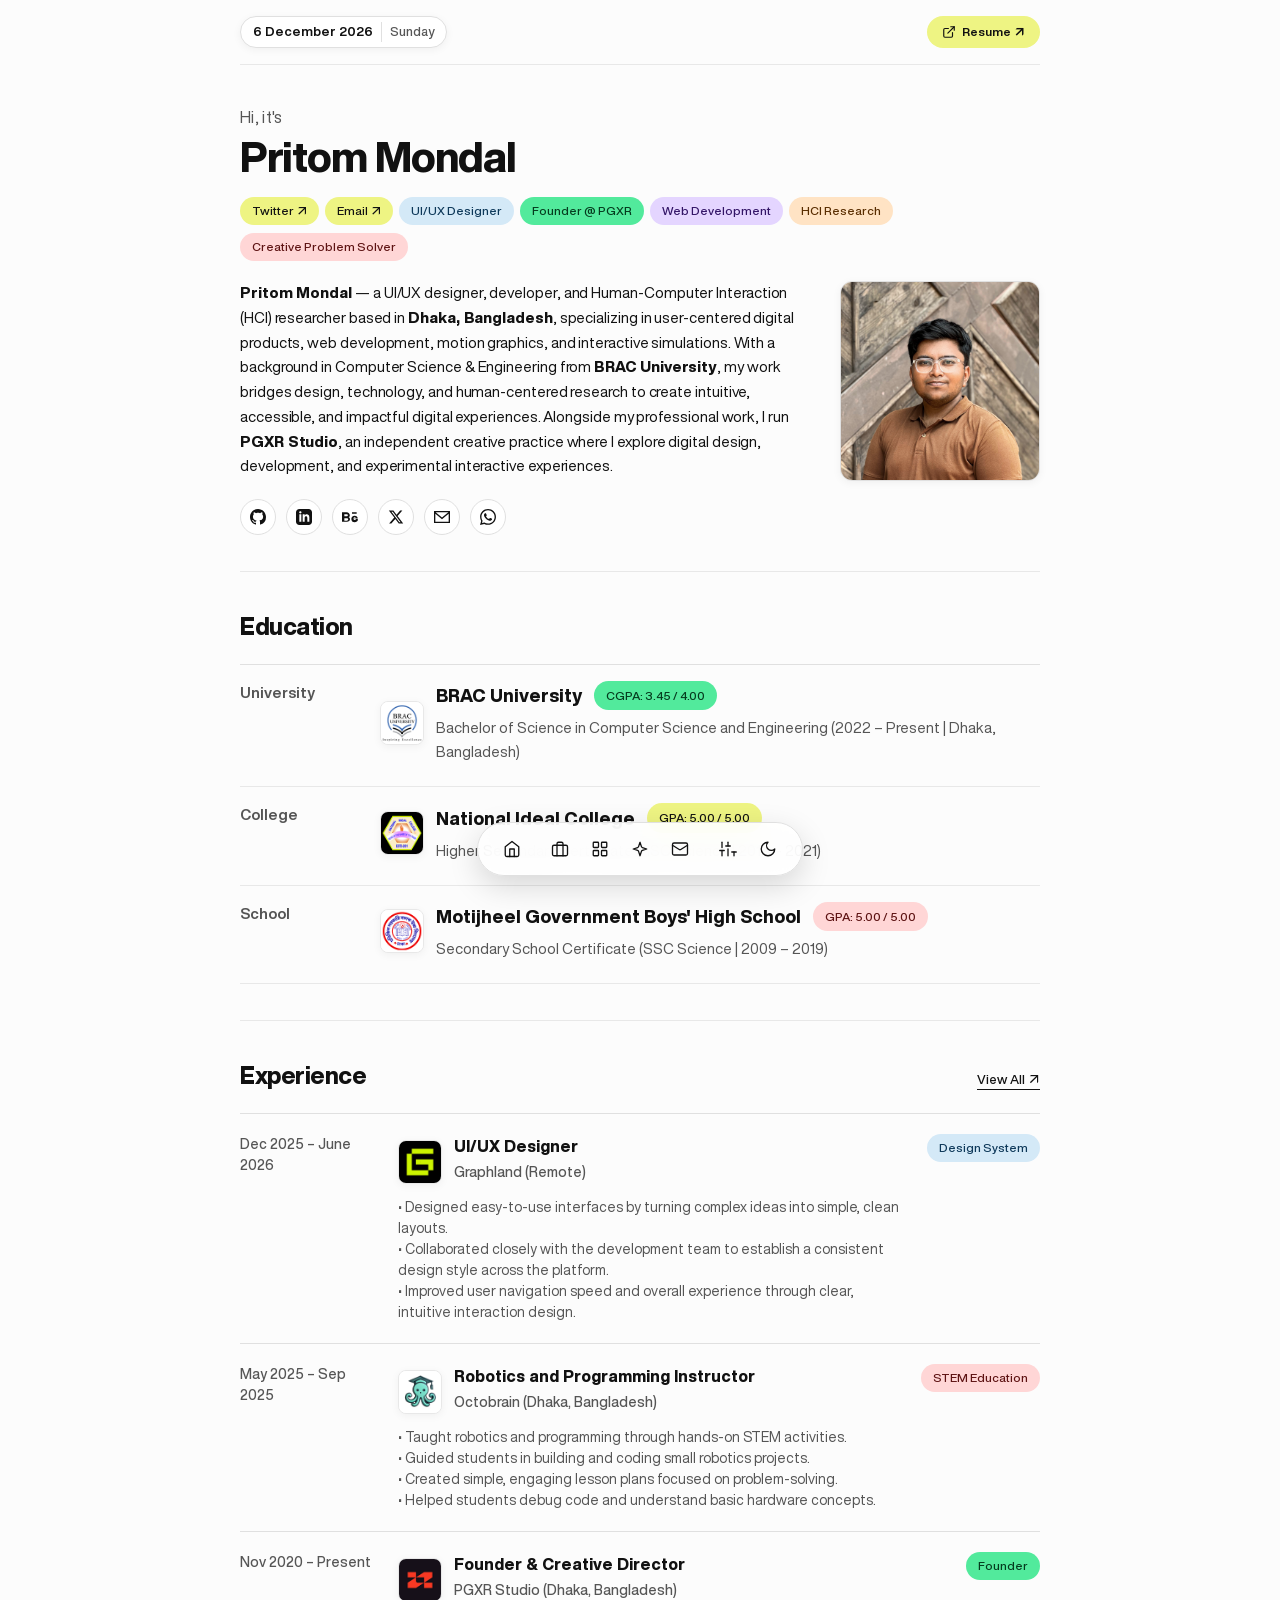
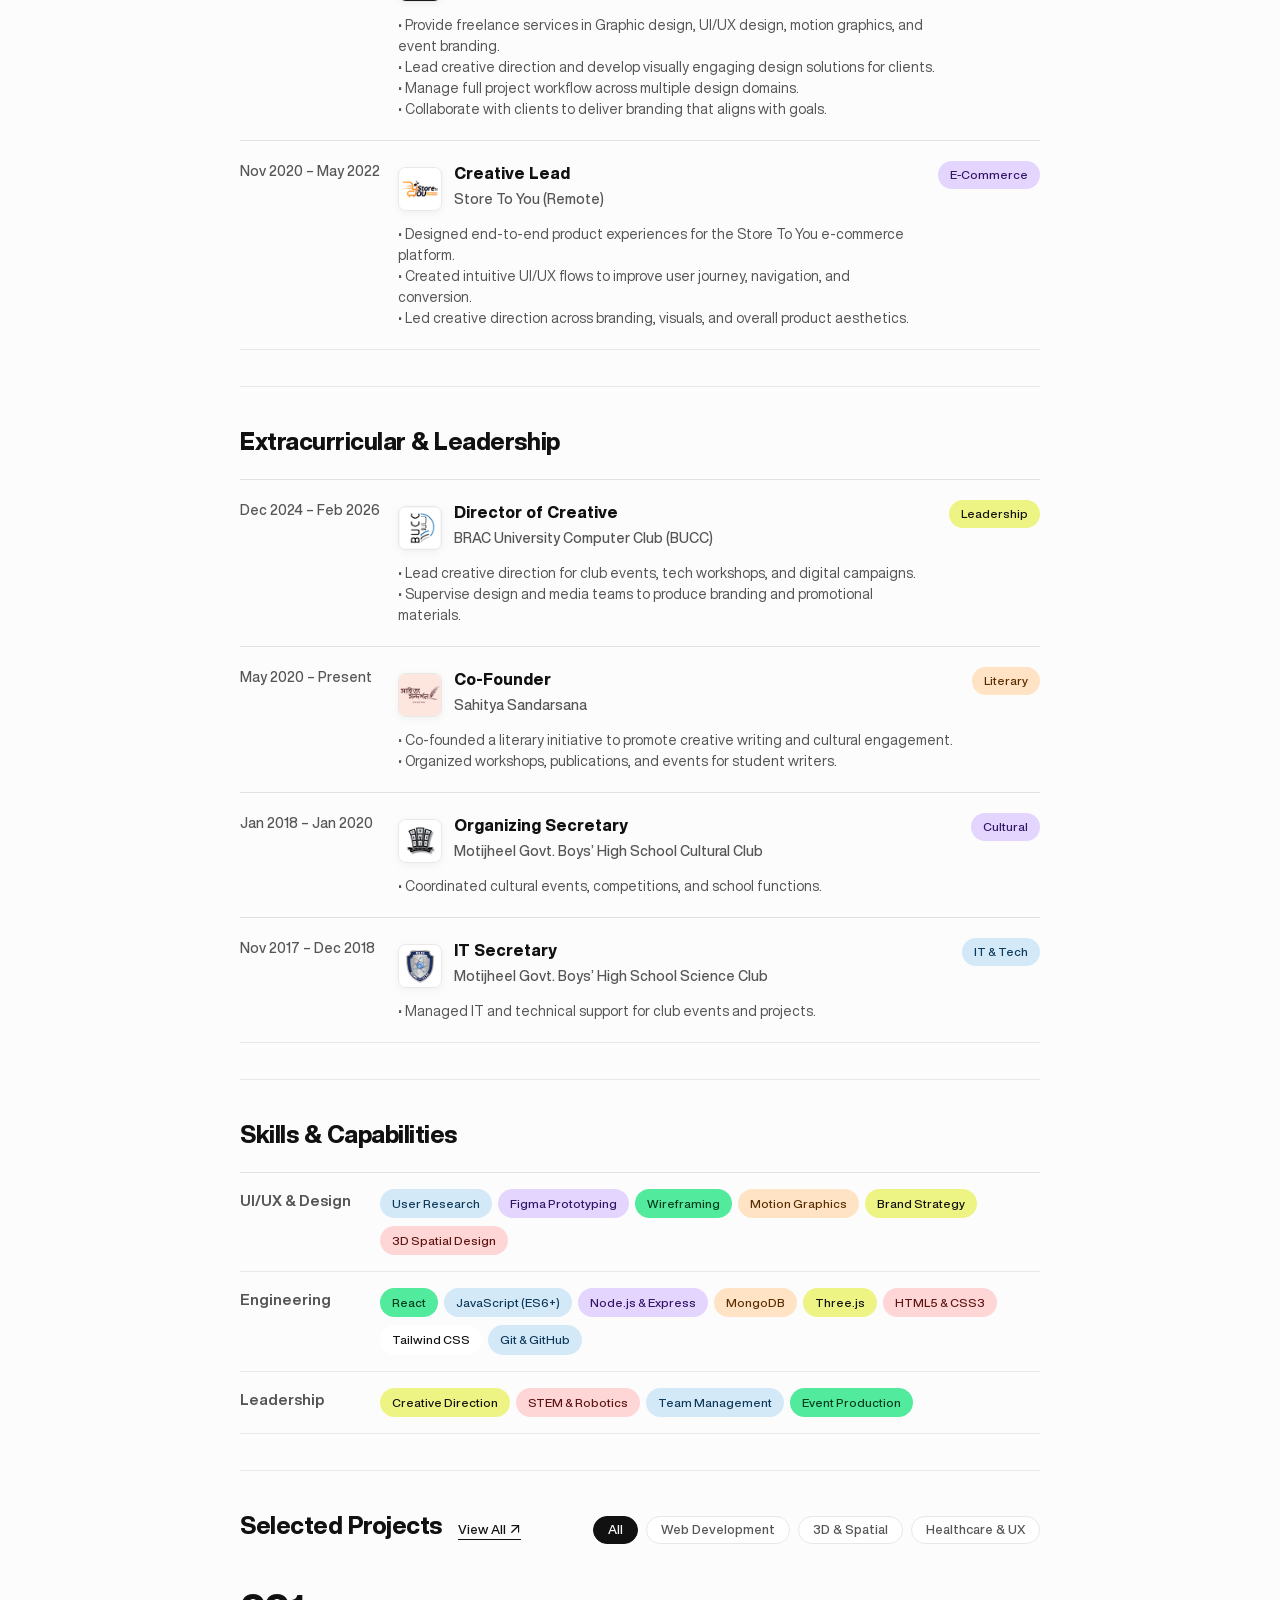
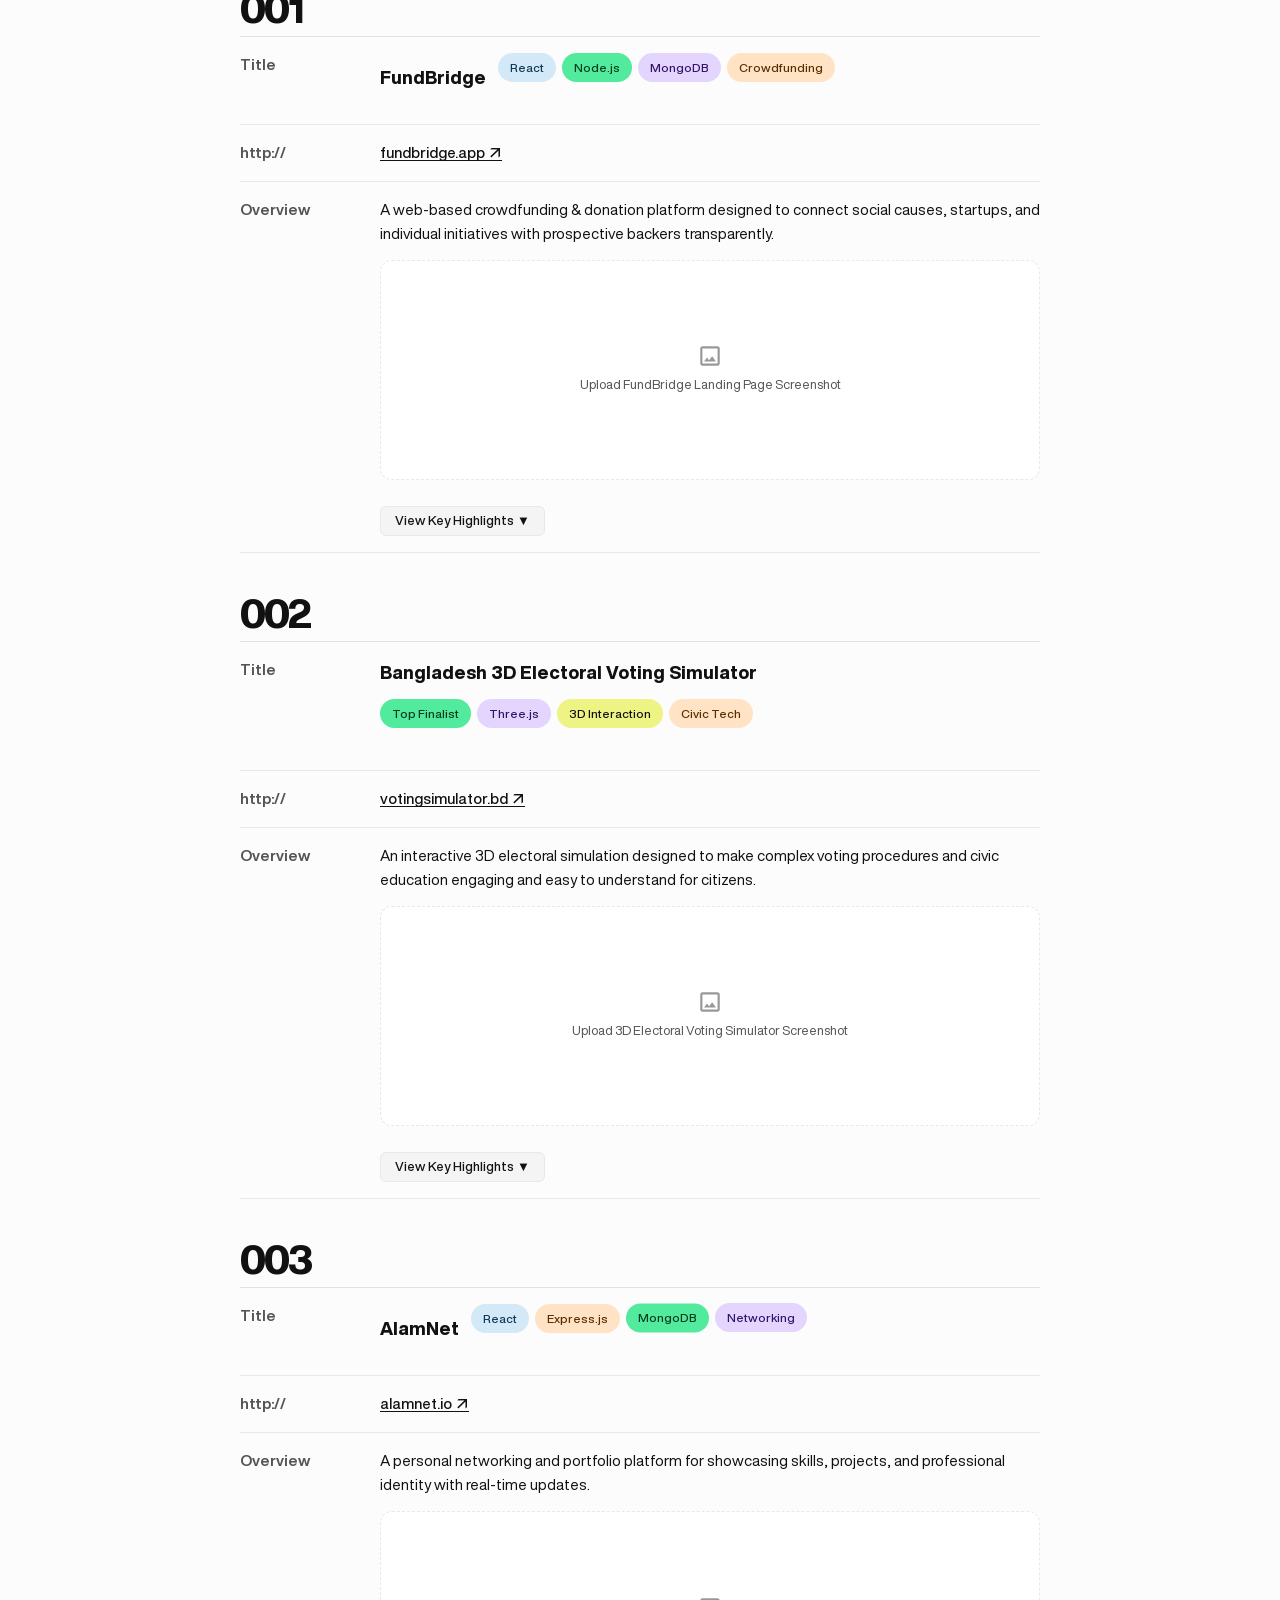
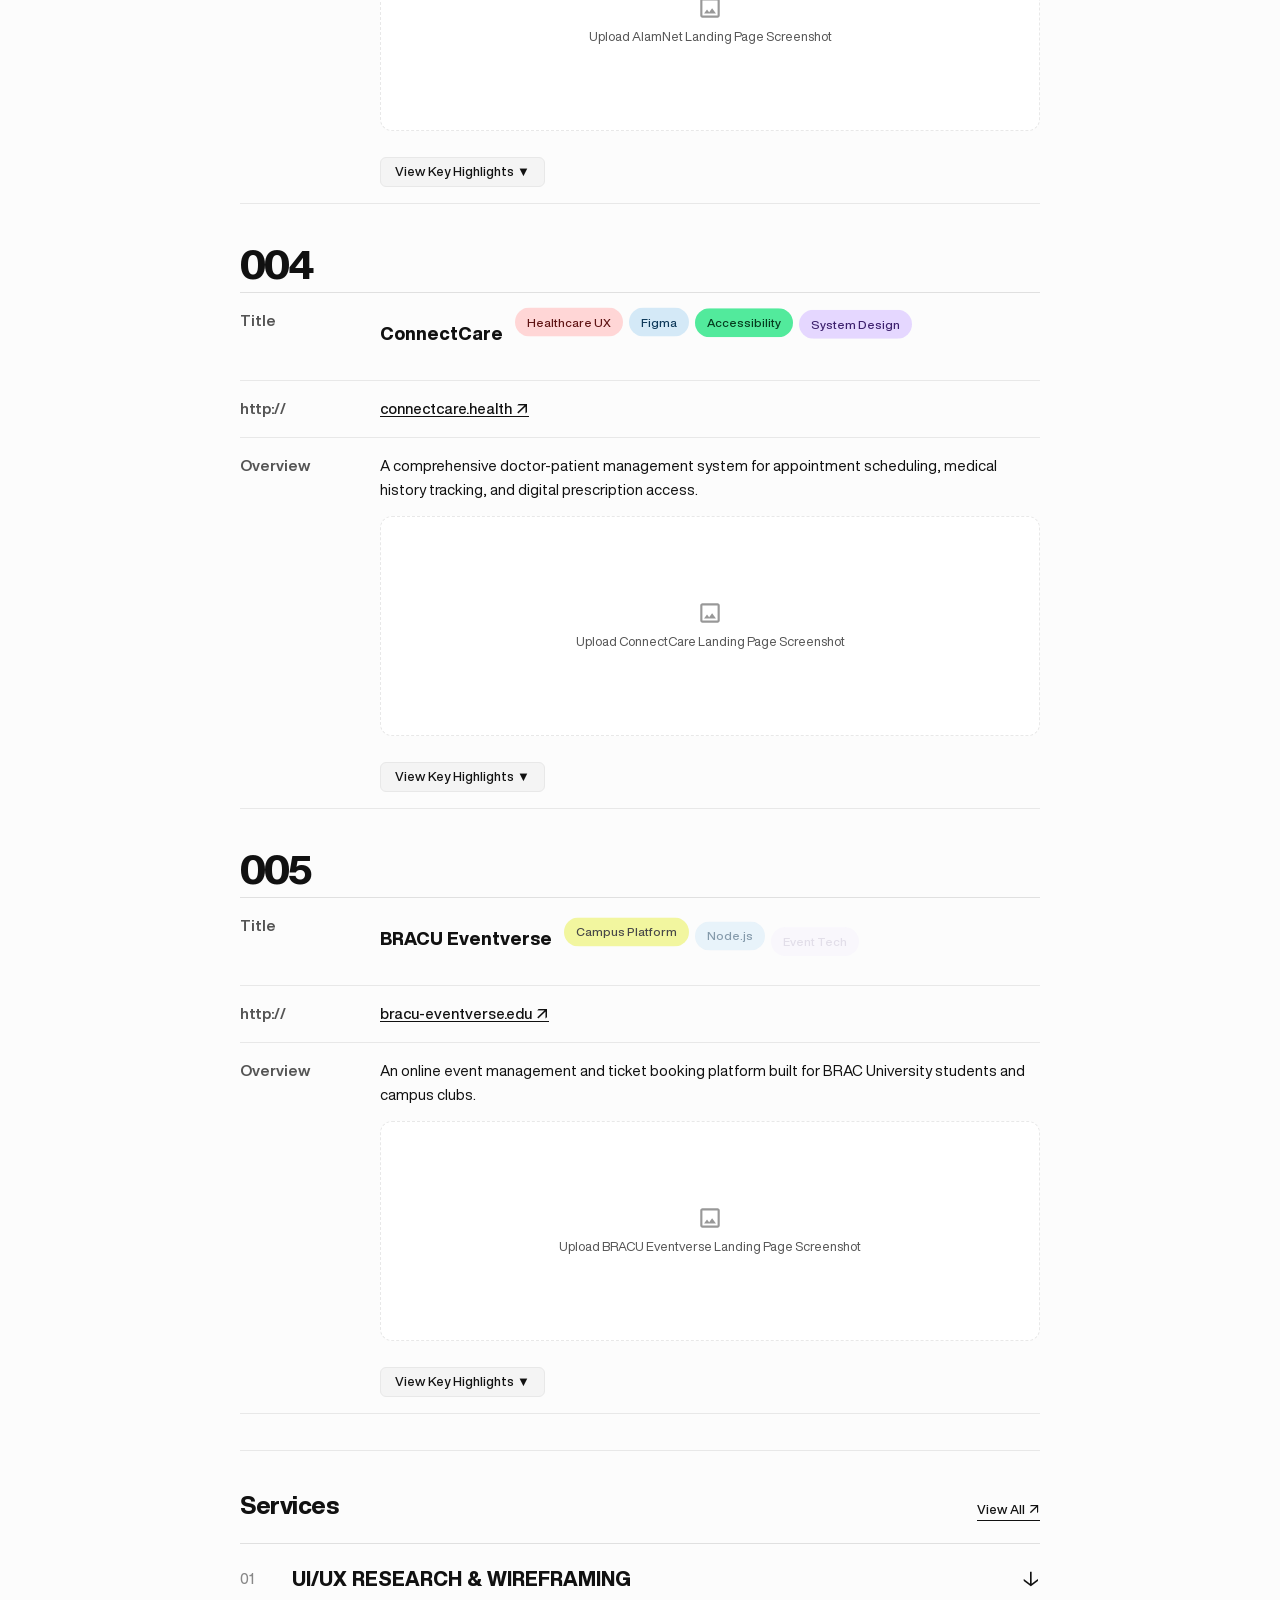
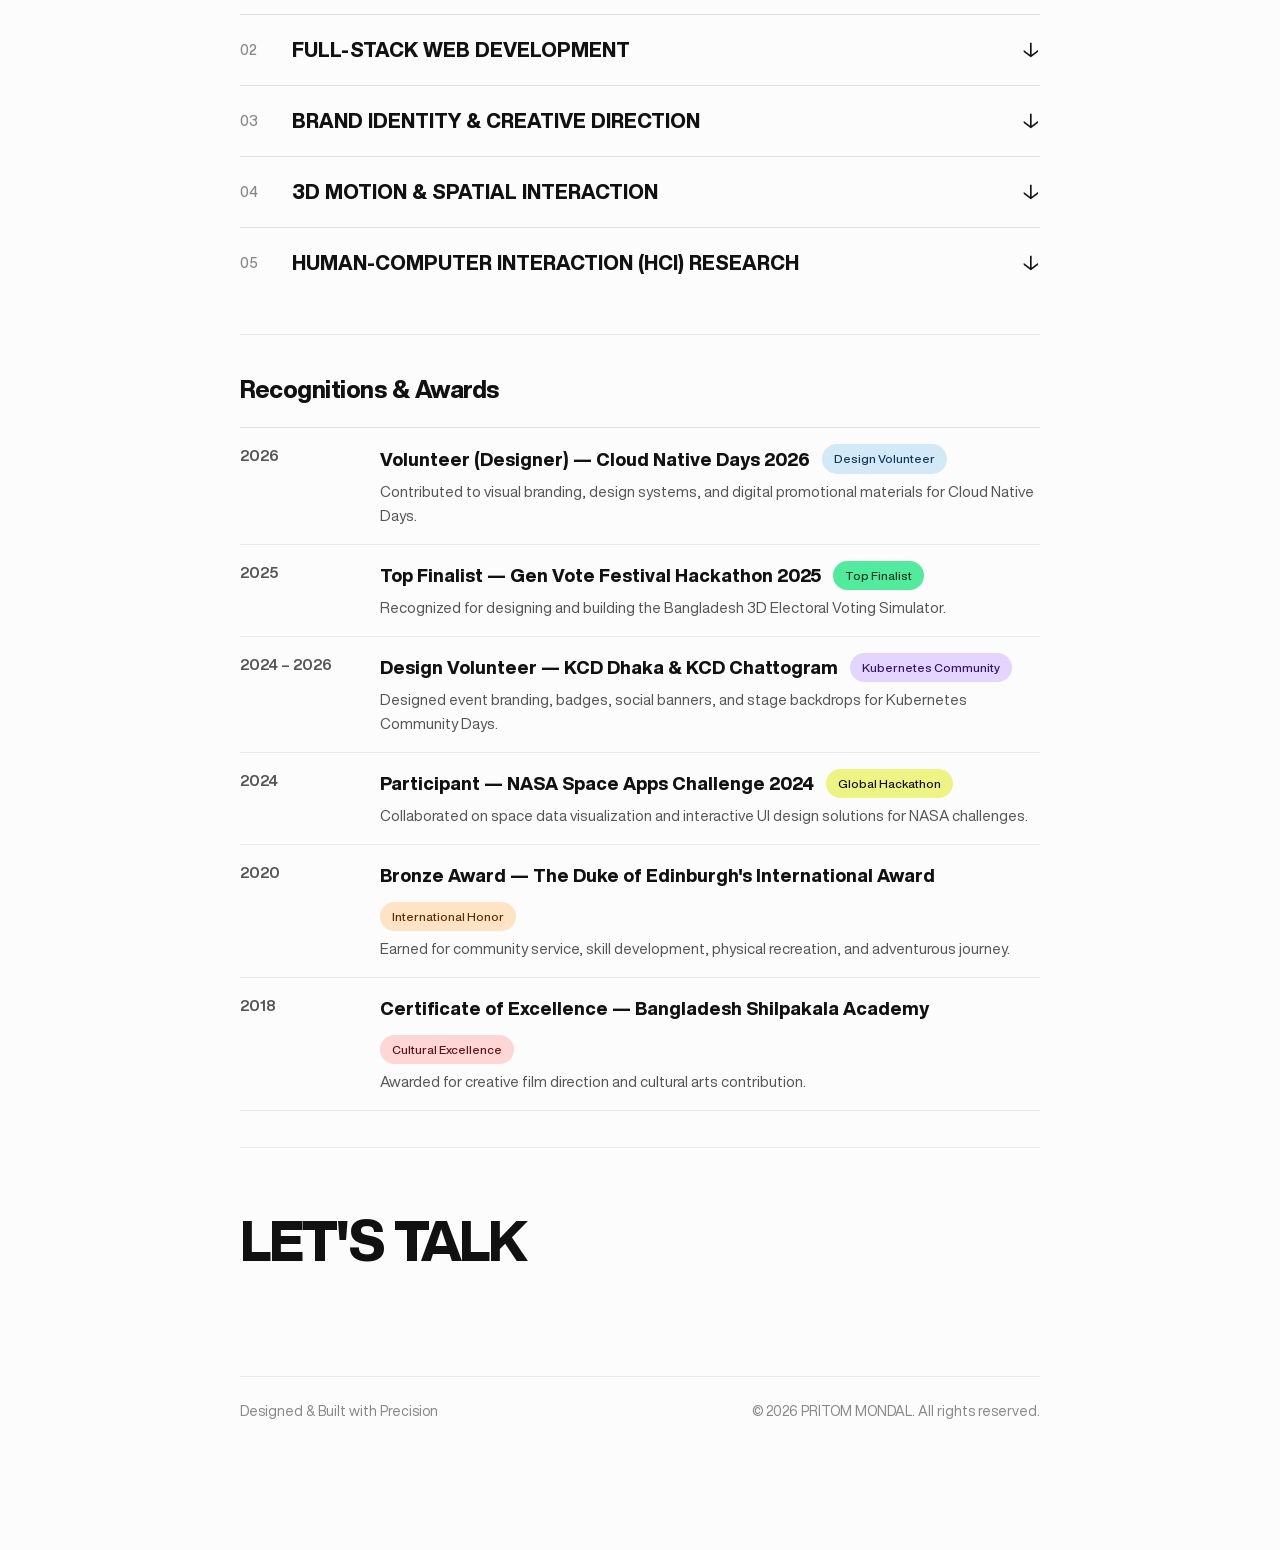
==== commit 4b9d89d5: "style: format HTML markup and update social media profile URLs" ====
--- a/index.html
+++ b/index.html
@@ -104,8 +104,12 @@
                   d="M0 3v18h24v-18h-24zm21.518 2l-9.518 7.713-9.518-7.713h19.036zm-19.518 14v-11.817l10 8.104 10-8.104v11.817h-20z" />
               </svg>
             </a>
-            <a href="https://wa.me/pritommondal05" target="_blank" class="social-icon-btn" aria-label="WhatsApp" title="WhatsApp (@pritommondal05)">
-              <svg viewBox="0 0 24 24"><path fill="currentColor" d="M.057 24l1.687-6.163c-1.041-1.804-1.588-3.849-1.587-5.946.003-6.556 5.338-11.891 11.893-11.891 3.181.001 6.167 1.24 8.413 3.488 2.245 2.248 3.481 5.236 3.48 8.414-.003 6.557-5.338 11.892-11.893 11.892-1.99-.001-3.951-.5-5.688-1.448l-6.305 1.654zm6.597-3.807c1.676.995 3.276 1.591 5.392 1.592 5.448 0 9.886-4.434 9.889-9.885.002-5.462-4.415-9.89-9.881-9.892-5.452 0-9.887 4.434-9.889 9.884-.001 2.225.651 3.891 1.746 5.634l-.999 3.648 3.742-.981zm11.387-5.464c-.074-.124-.272-.198-.57-.347-.297-.149-1.758-.868-2.031-.967-.272-.099-.47-.149-.669.149-.198.297-.768.967-.941 1.165-.173.198-.347.223-.644.074-.297-.149-1.255-.462-2.39-1.475-.883-.788-1.48-1.761-1.653-2.059-.173-.297-.018-.458.13-.606.134-.133.297-.347.446-.521.151-.172.2-.296.3-.495.099-.198.05-.372-.025-.521-.075-.148-.669-1.611-.916-2.206-.242-.579-.487-.501-.669-.51l-.57-.01c-.198 0-.52.074-.792.372s-1.04 1.016-1.04 2.479 1.065 2.876 1.213 3.074c.149.198 2.095 3.2 5.076 4.487.709.306 1.263.489 1.694.626.712.226 1.36.194 1.872.118.571-.085 1.758-.719 2.006-1.413.248-.695.248-1.29.173-1.414z"/></svg>
+            <a href="https://wa.me/pritommondal05" target="_blank" class="social-icon-btn" aria-label="WhatsApp"
+              title="WhatsApp (@pritommondal05)">
+              <svg viewBox="0 0 24 24">
+                <path fill="currentColor"
+                  d="M.057 24l1.687-6.163c-1.041-1.804-1.588-3.849-1.587-5.946.003-6.556 5.338-11.891 11.893-11.891 3.181.001 6.167 1.24 8.413 3.488 2.245 2.248 3.481 5.236 3.48 8.414-.003 6.557-5.338 11.892-11.893 11.892-1.99-.001-3.951-.5-5.688-1.448l-6.305 1.654zm6.597-3.807c1.676.995 3.276 1.591 5.392 1.592 5.448 0 9.886-4.434 9.889-9.885.002-5.462-4.415-9.89-9.881-9.892-5.452 0-9.887 4.434-9.889 9.884-.001 2.225.651 3.891 1.746 5.634l-.999 3.648 3.742-.981zm11.387-5.464c-.074-.124-.272-.198-.57-.347-.297-.149-1.758-.868-2.031-.967-.272-.099-.47-.149-.669.149-.198.297-.768.967-.941 1.165-.173.198-.347.223-.644.074-.297-.149-1.255-.462-2.39-1.475-.883-.788-1.48-1.761-1.653-2.059-.173-.297-.018-.458.13-.606.134-.133.297-.347.446-.521.151-.172.2-.296.3-.495.099-.198.05-.372-.025-.521-.075-.148-.669-1.611-.916-2.206-.242-.579-.487-.501-.669-.51l-.57-.01c-.198 0-.52.074-.792.372s-1.04 1.016-1.04 2.479 1.065 2.876 1.213 3.074c.149.198 2.095 3.2 5.076 4.487.709.306 1.263.489 1.694.626.712.226 1.36.194 1.872.118.571-.085 1.758-.719 2.006-1.413.248-.695.248-1.29.173-1.414z" />
+              </svg>
             </a>
           </div>
         </div>
@@ -170,7 +174,8 @@
             <td class="table-value">
               <div class="institution-header-flex">
                 <div class="institution-logo-box" title="Motijheel Government Boys' High School Logo">
-                  <img src="Logo/MGBHS logo.png" alt="Motijheel Government Boys' High School Logo" class="institution-logo-img">
+                  <img src="Logo/MGBHS logo.png" alt="Motijheel Government Boys' High School Logo"
+                    class="institution-logo-img">
                 </div>
                 <div>
                   <div class="project-header-row">
@@ -336,7 +341,8 @@
             <div>
               <div class="institution-header-flex">
                 <div class="institution-logo-box" title="Sahitya Sandarsana Logo">
-                  <img src="Logo/Sahitya Sandarshan logo.png" alt="Sahitya Sandarsana Logo" class="institution-logo-img">
+                  <img src="Logo/Sahitya Sandarshan logo.png" alt="Sahitya Sandarsana Logo"
+                    class="institution-logo-img">
                 </div>
                 <div>
                   <div class="timeline-role">Co-Founder</div>
@@ -847,7 +853,8 @@
           <span class="service-arrow">↓</span>
         </div>
         <div class="service-detail">
-          Conducting user-centered HCI research, usability studies, and cognitive evaluation for digital interfaces and interactive systems.
+          Conducting user-centered HCI research, usability studies, and cognitive evaluation for digital interfaces and
+          interactive systems.
         </div>
 
       </div>
@@ -948,8 +955,8 @@
 
       <div class="pill-group">
         <a href="mailto:pritommondal05@gmail.com" class="pill pill-yellow">pritommondal05@gmail.com ↗</a>
-        <a href="https://github.com/pritommondal" target="_blank" class="pill pill-default">GitHub ↗</a>
-        <a href="https://linkedin.com/in/pritommondal05" target="_blank" class="pill pill-default">LinkedIn ↗</a>
+        <a href="https://github.com/pritommondal05" target="_blank" class="pill pill-default">GitHub ↗</a>
+        <a href="https://www.linkedin.com/in/pritommondal/" target="_blank" class="pill pill-default">LinkedIn ↗</a>
         <a href="https://behance.net/pritommondal" target="_blank" class="pill pill-default">Behance ↗</a>
       </div>
 
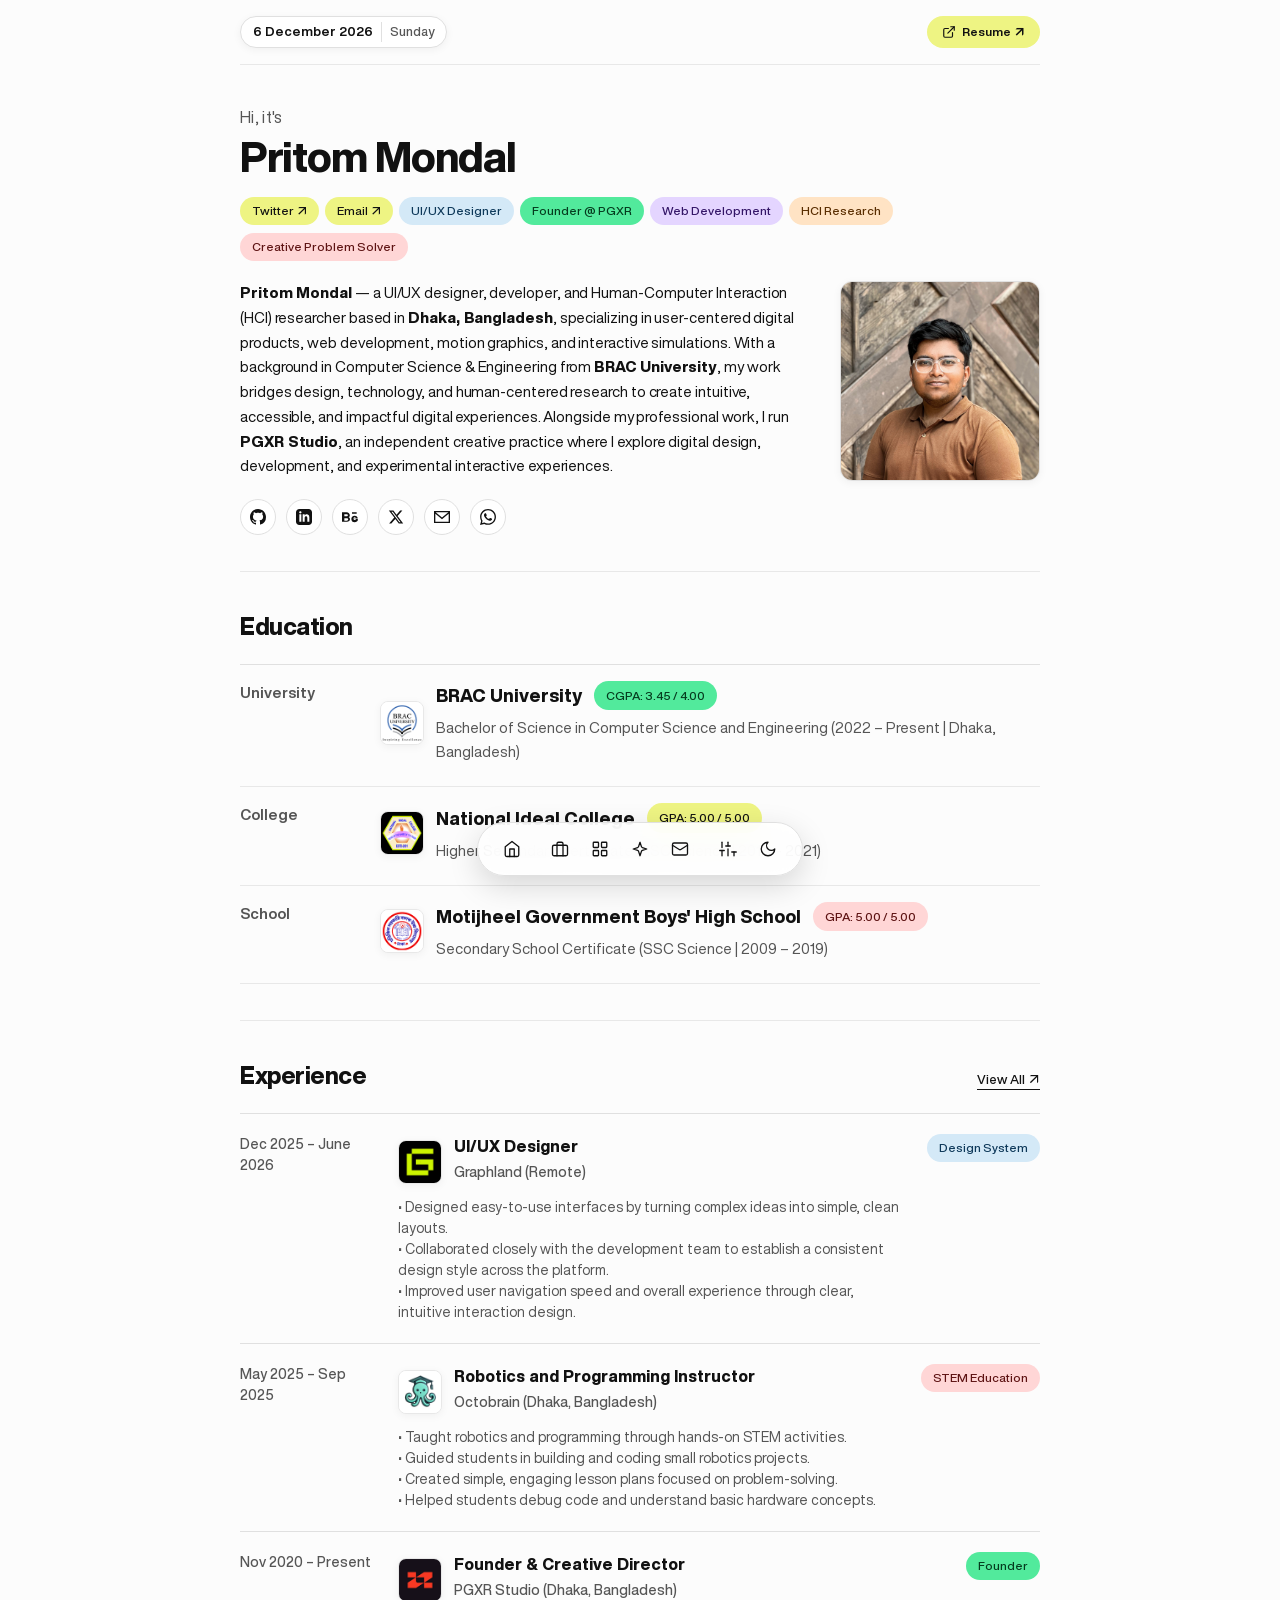
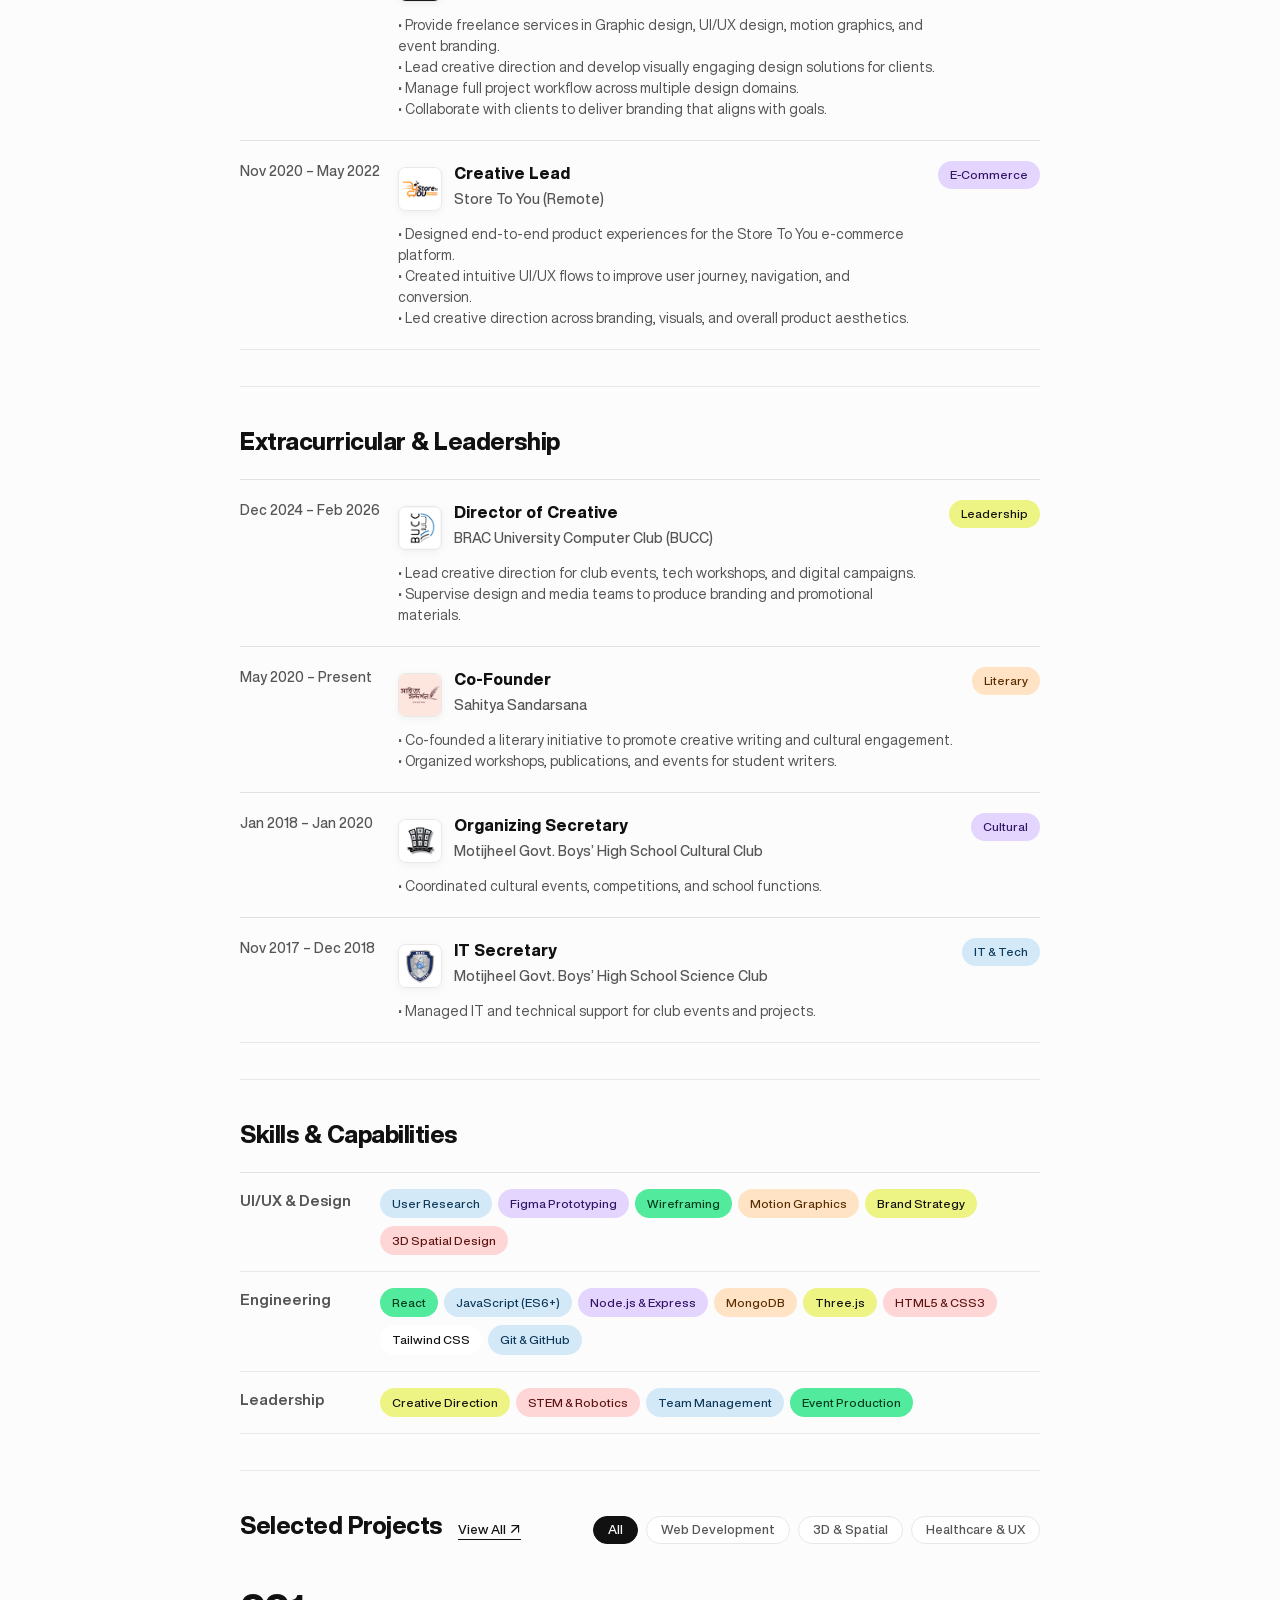
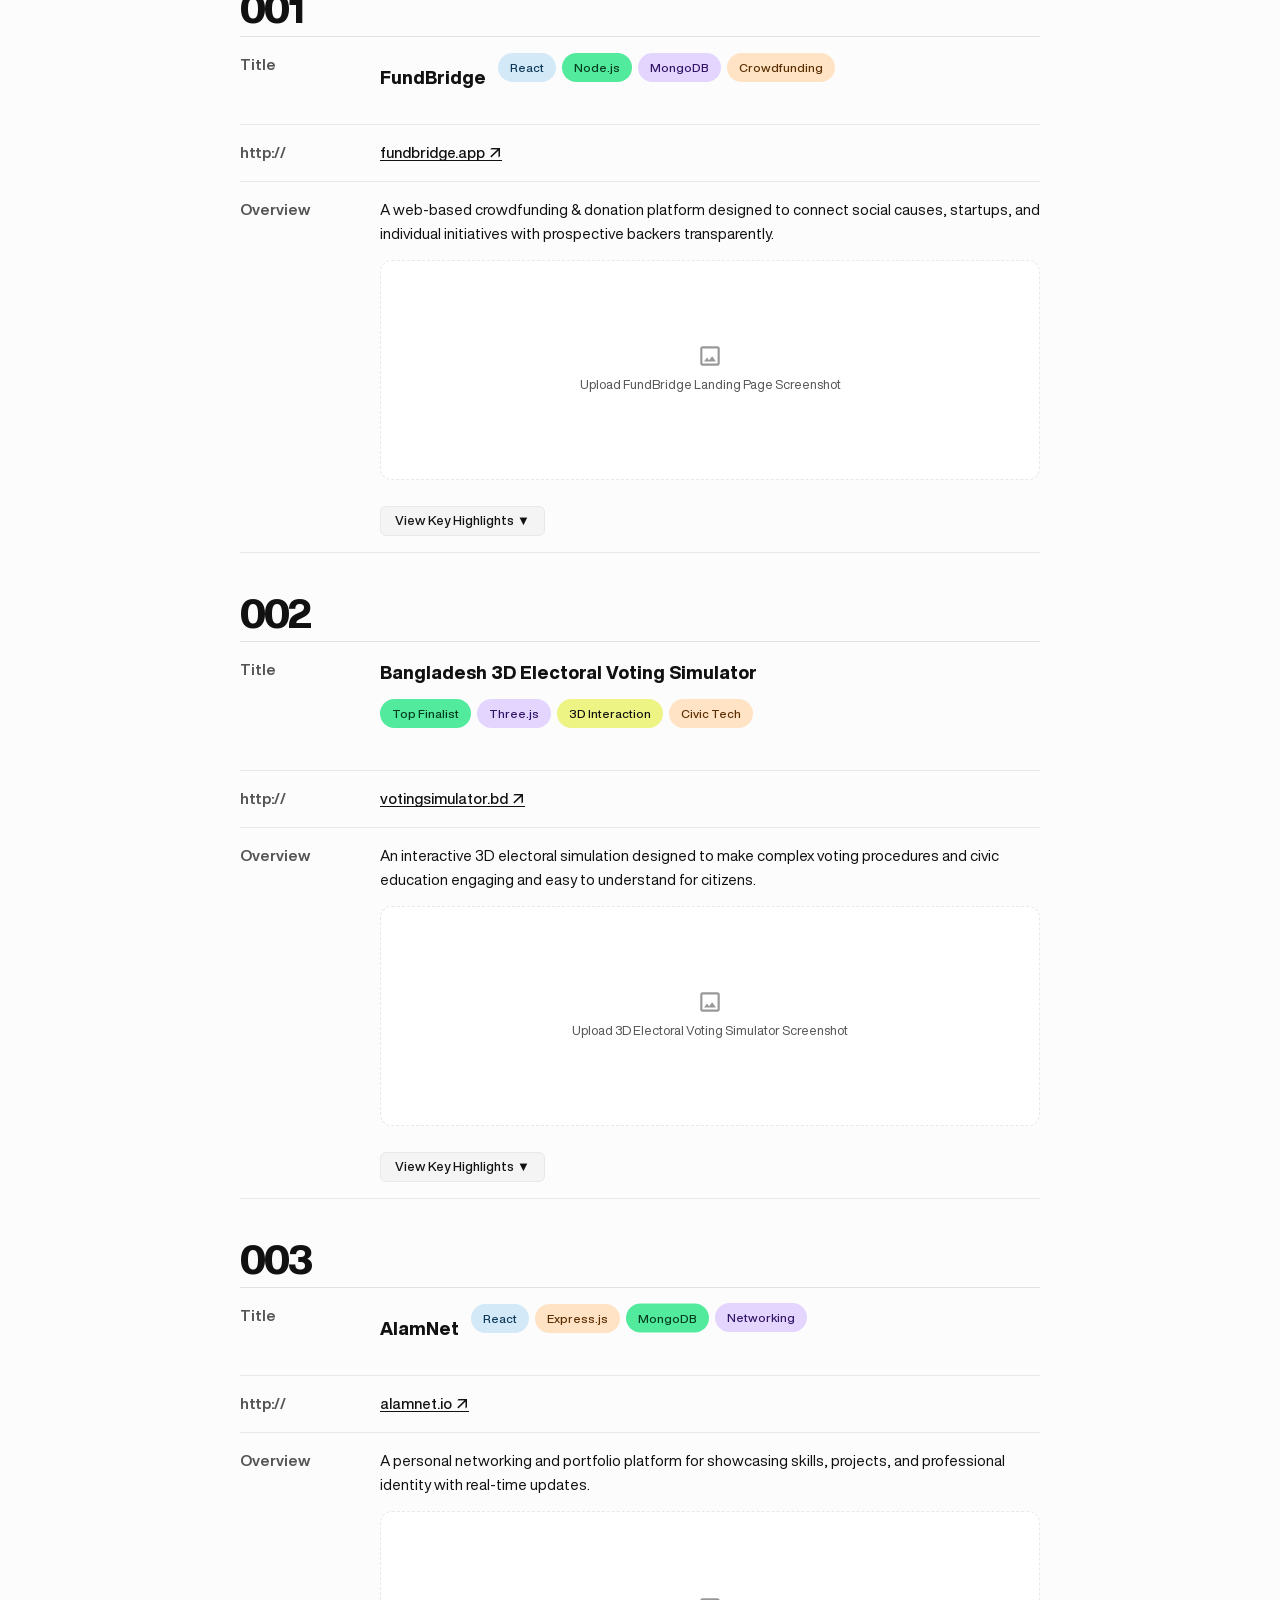
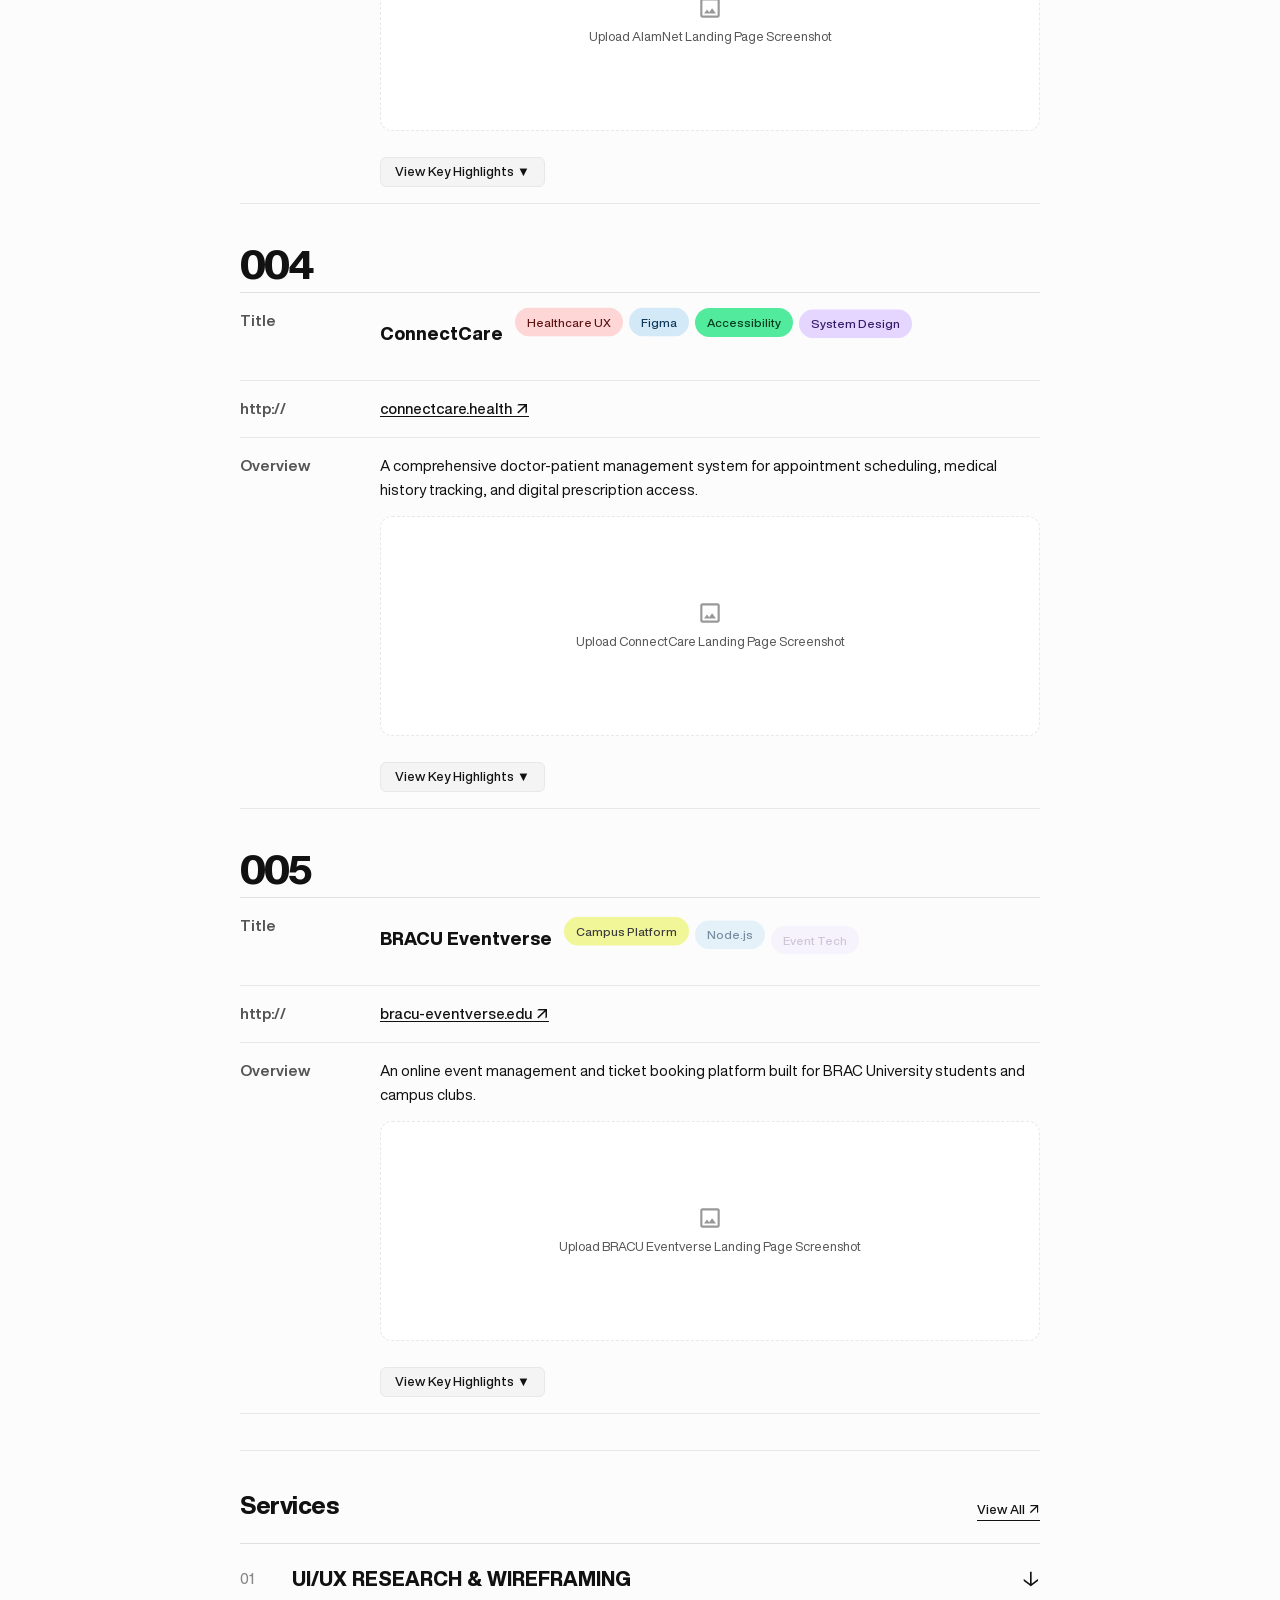
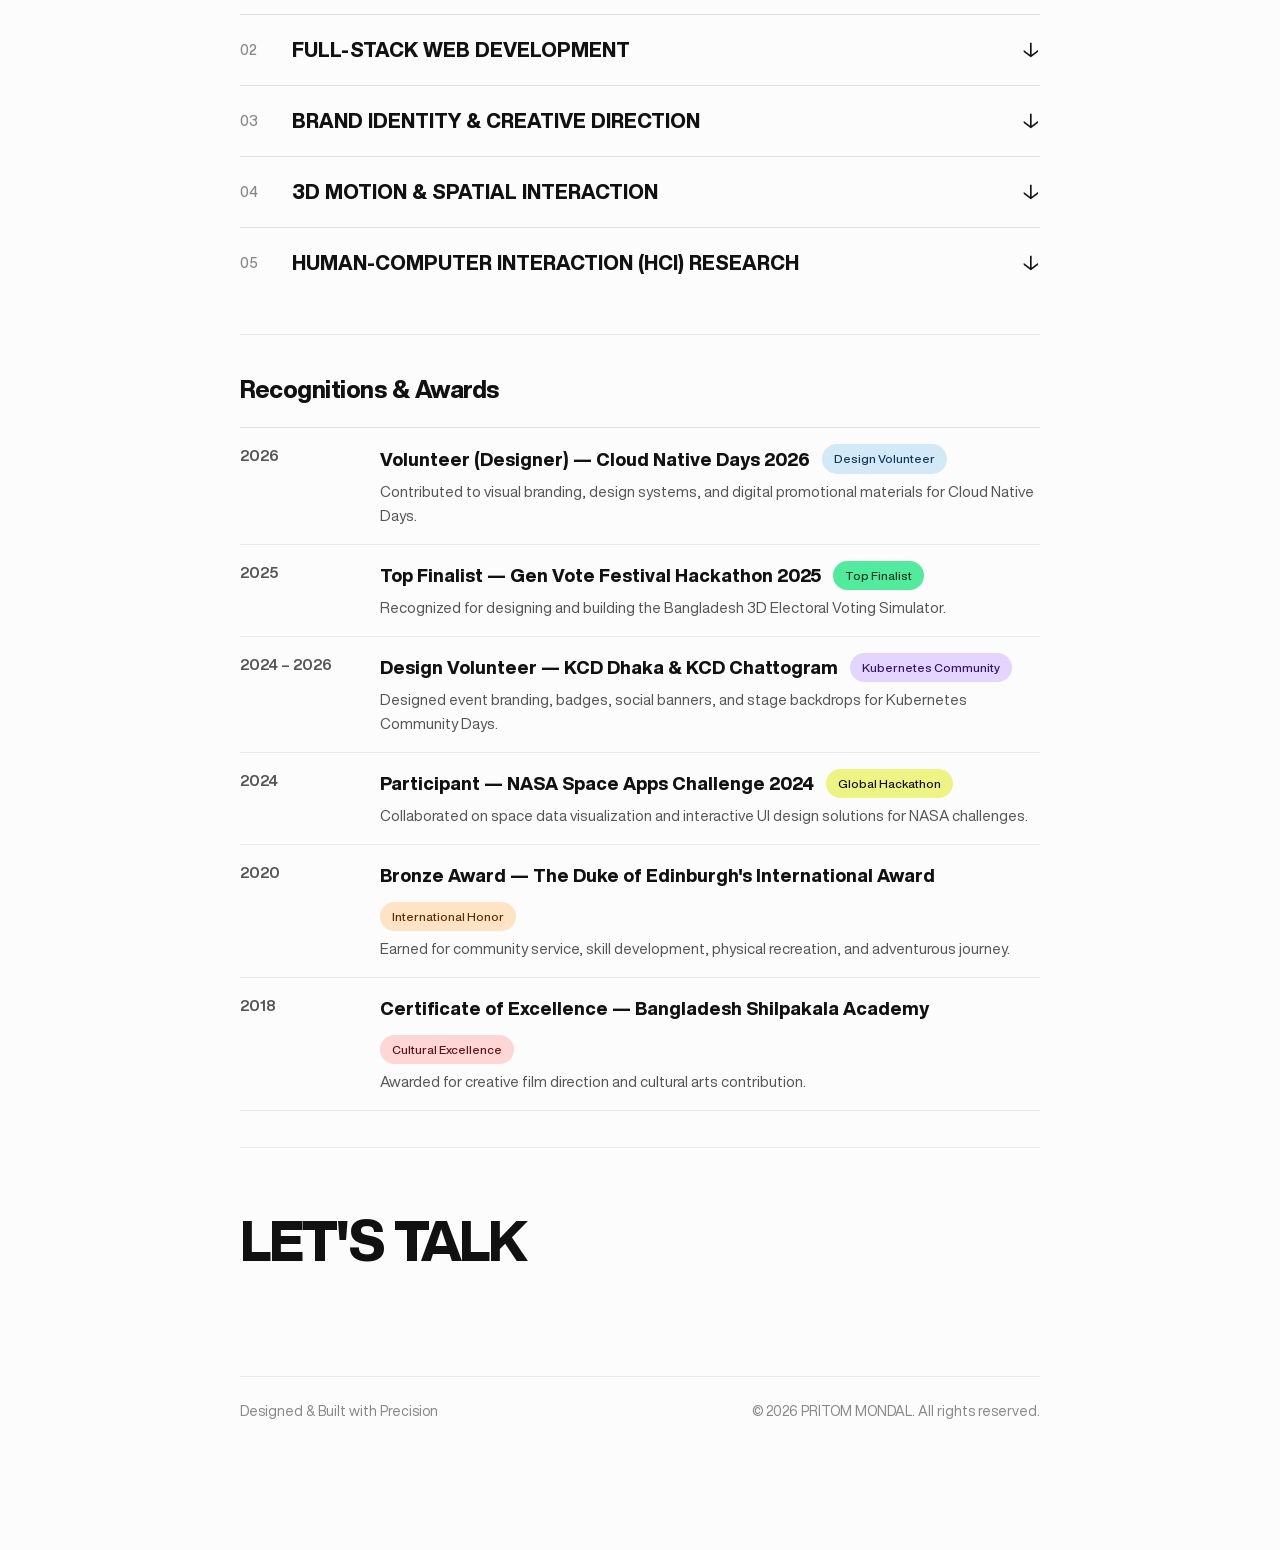
==== commit 4cb46829: "fix: update social and contact links across all pages (GitHub, LinkedIn, Email, Behance)" ====
--- a/index.html
+++ b/index.html
@@ -69,15 +69,15 @@
 
           <!-- Social Links (Icons Only) -->
           <div class="social-icons-row">
-            <a href="https://github.com/pritommondal" target="_blank" class="social-icon-btn" aria-label="GitHub"
-              title="GitHub (pritommondal)">
+            <a href="https://github.com/pritommondal05" target="_blank" class="social-icon-btn" aria-label="GitHub"
+              title="GitHub (@pritommondal05)">
               <svg viewBox="0 0 24 24">
                 <path
                   d="M12 0C5.37 0 0 5.37 0 12c0 5.31 3.435 9.795 8.205 11.385.6.105.825-.255.825-.57 0-.285-.015-1.23-.015-2.235-3.015.555-3.795-.735-4.035-1.41-.135-.345-.72-1.41-1.23-1.695-.42-.225-1.02-.78-.015-.795.945-.015 1.62.87 1.845 1.23 1.08 1.815 2.805 1.305 3.495.99.105-.78.42-1.305.765-1.605-2.67-.3-5.46-1.335-5.46-5.925 0-1.305.465-2.385 1.23-3.225-.12-.3-.54-1.53.12-3.18 0 0 1.005-.315 3.3 1.23.96-.27 1.98-.405 3-.405s2.04.135 3 .405c2.295-1.56 3.3-1.23 3.3-1.23.66 1.65.24 2.88.12 3.18.765.84 1.23 1.905 1.23 3.225 0 4.605-2.805 5.625-5.475 5.925.435.375.81 1.095.81 2.22 0 1.605-.015 2.895-.015 3.3 0 .315.225.69.825.57A12.02 12.02 0 0024 12c0-6.63-5.37-12-12-12z" />
               </svg>
             </a>
-            <a href="https://linkedin.com/in/pritommondal05" target="_blank" class="social-icon-btn"
-              aria-label="LinkedIn" title="LinkedIn (Pritom Mondal05)">
+            <a href="https://www.linkedin.com/in/pritommondal/" target="_blank" class="social-icon-btn"
+              aria-label="LinkedIn" title="LinkedIn (@pritommondal)">
               <svg viewBox="0 0 24 24">
                 <path
                   d="M19 0h-14c-2.761 0-5 2.239-5 5v14c0 2.761 2.239 5 5 5h14c2.762 0 5-2.239 5-5v-14c0-2.761-2.238-5-5-5zm-11 19h-3v-11h3v11zm-1.5-12.268c-.966 0-1.75-.79-1.75-1.764s.784-1.764 1.75-1.764 1.75.79 1.75 1.764-.783 1.764-1.75 1.764zm13.5 12.268h-3v-5.604c0-3.368-4-3.113-4 0v5.604h-3v-11h3v1.765c1.396-2.586 7-2.777 7 2.476v6.759z" />
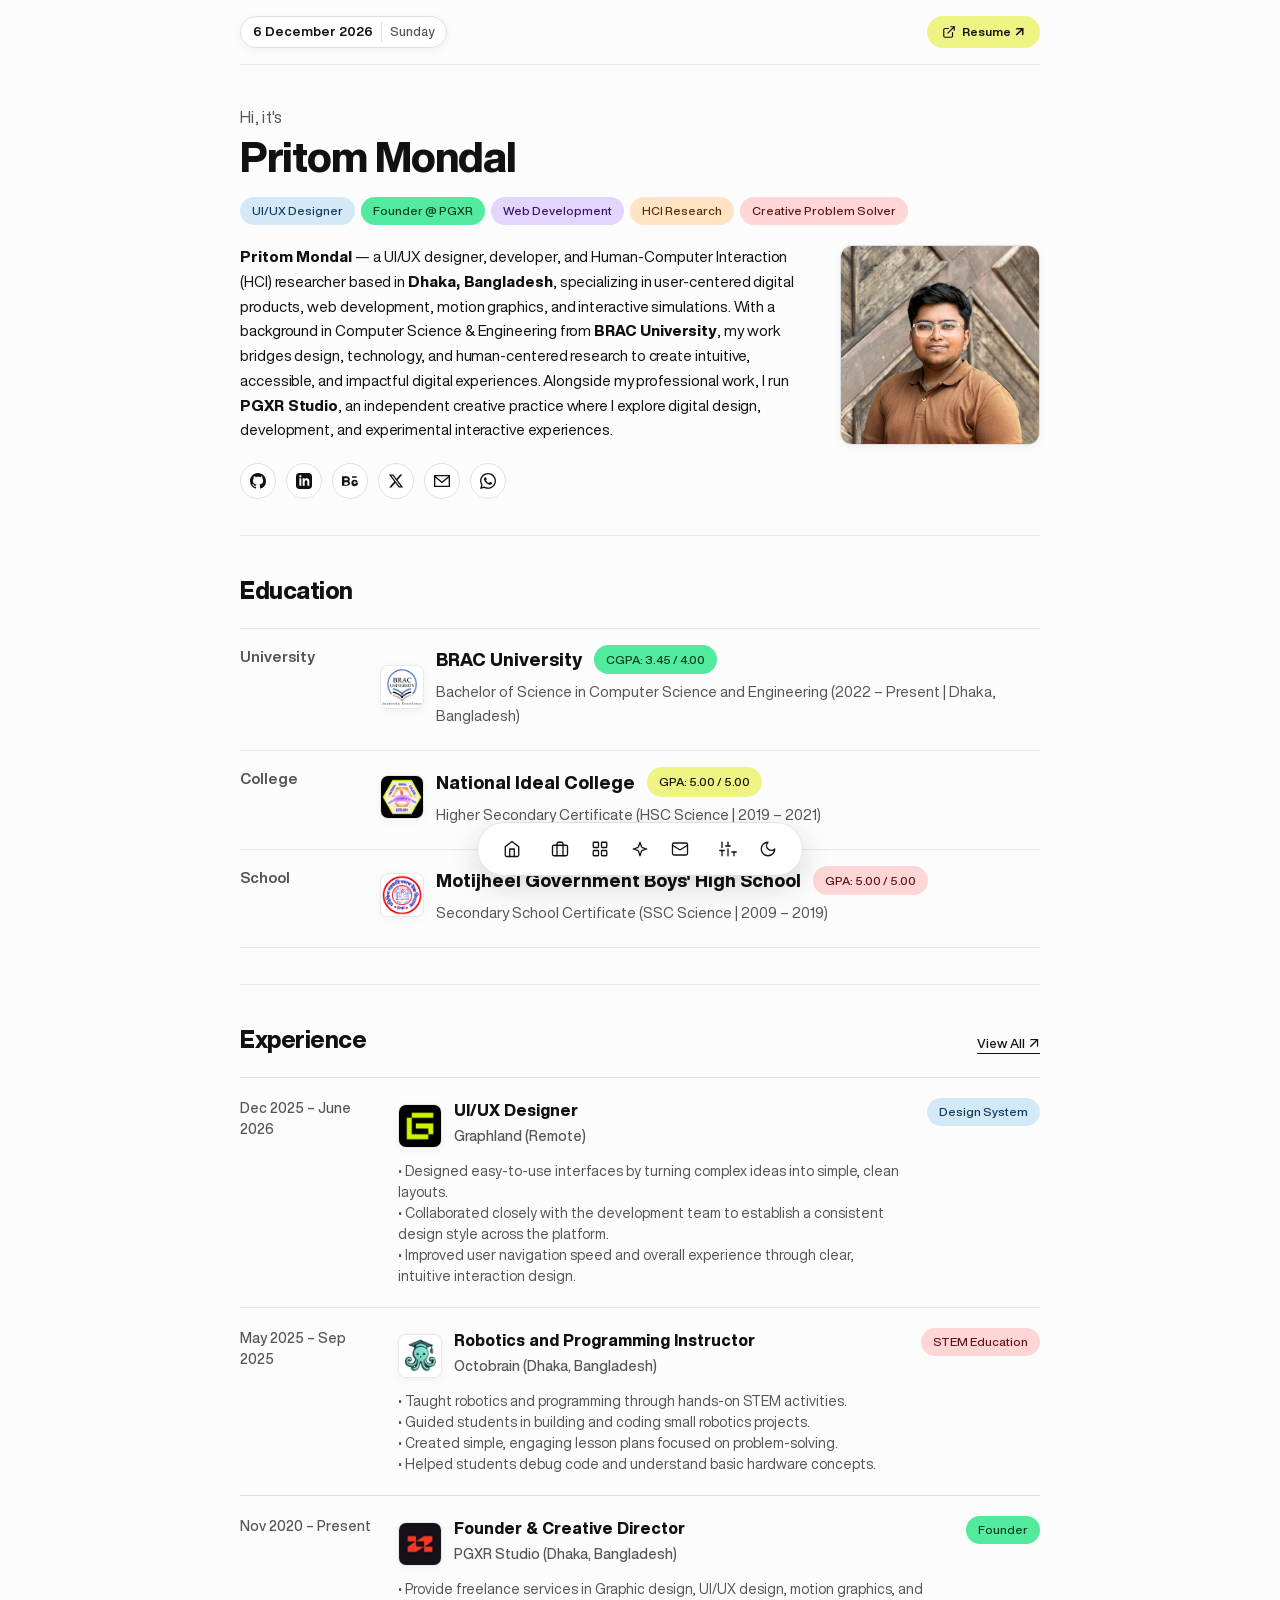
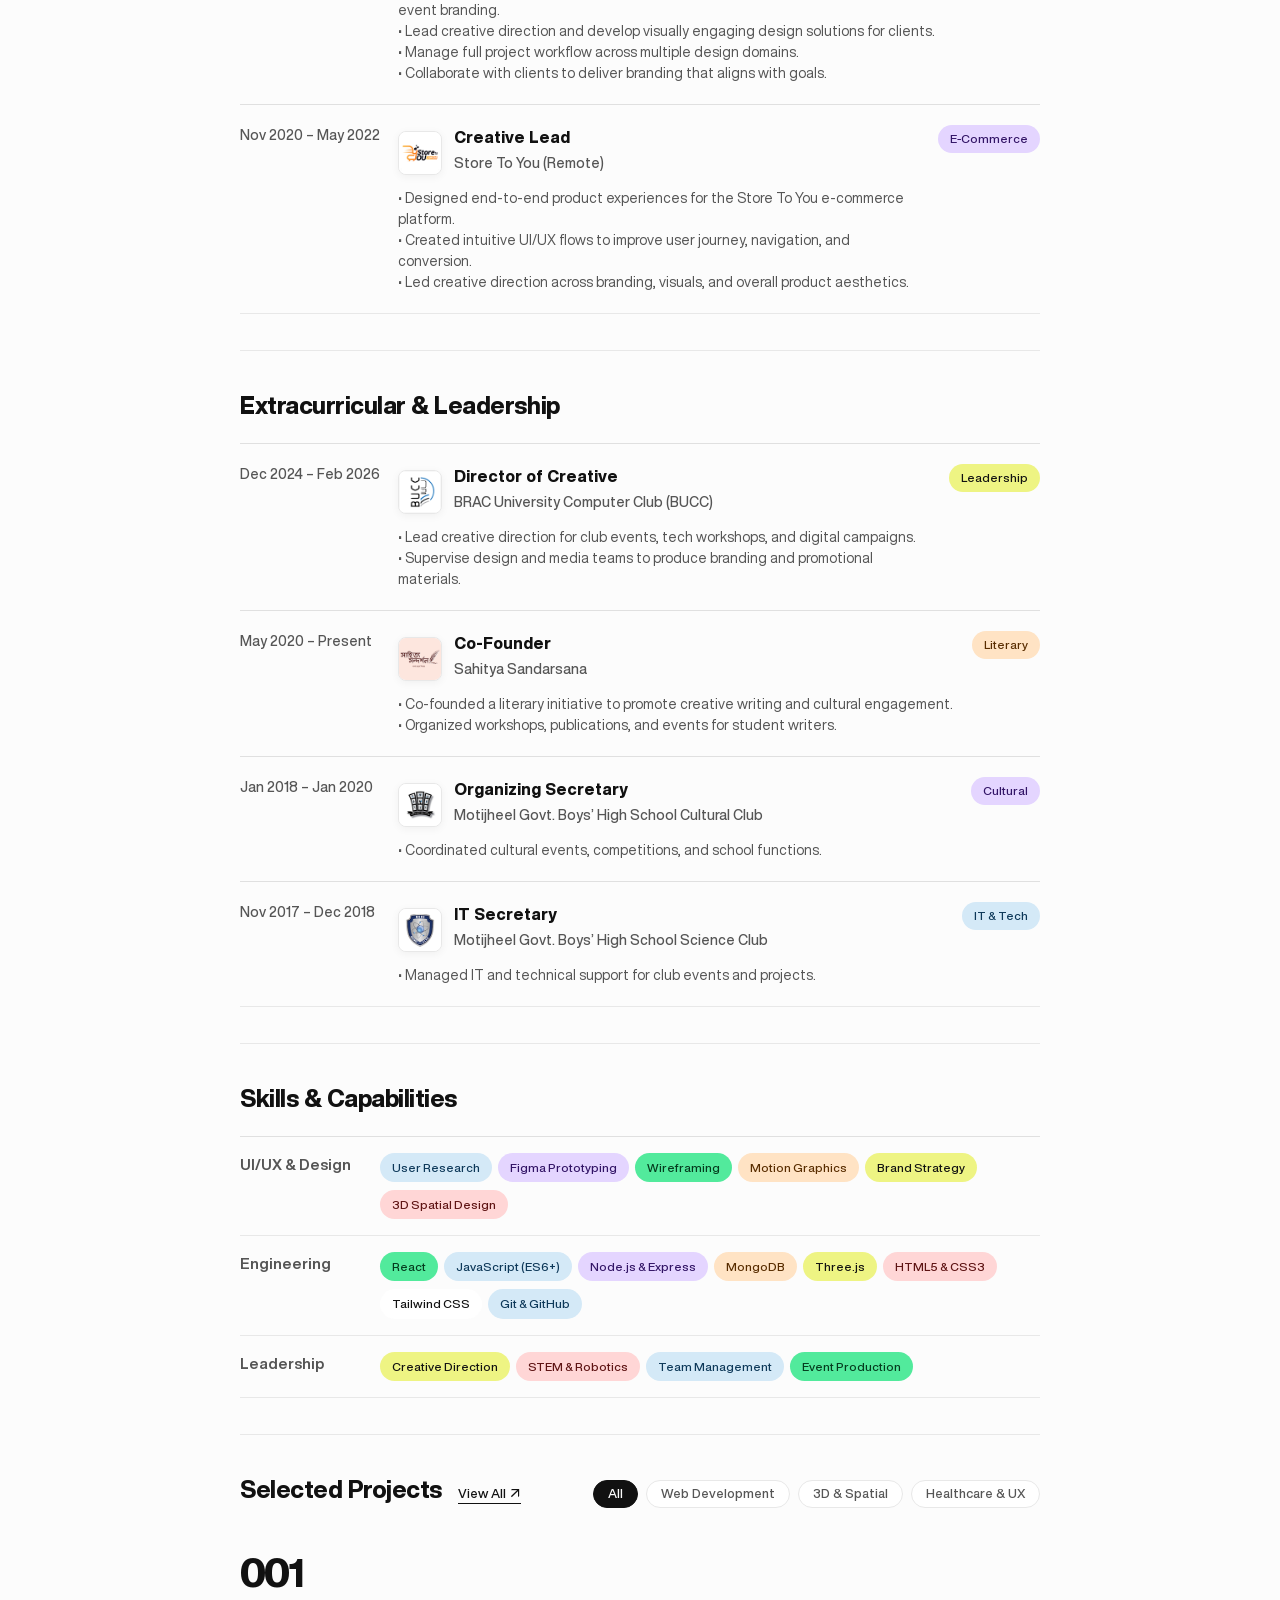
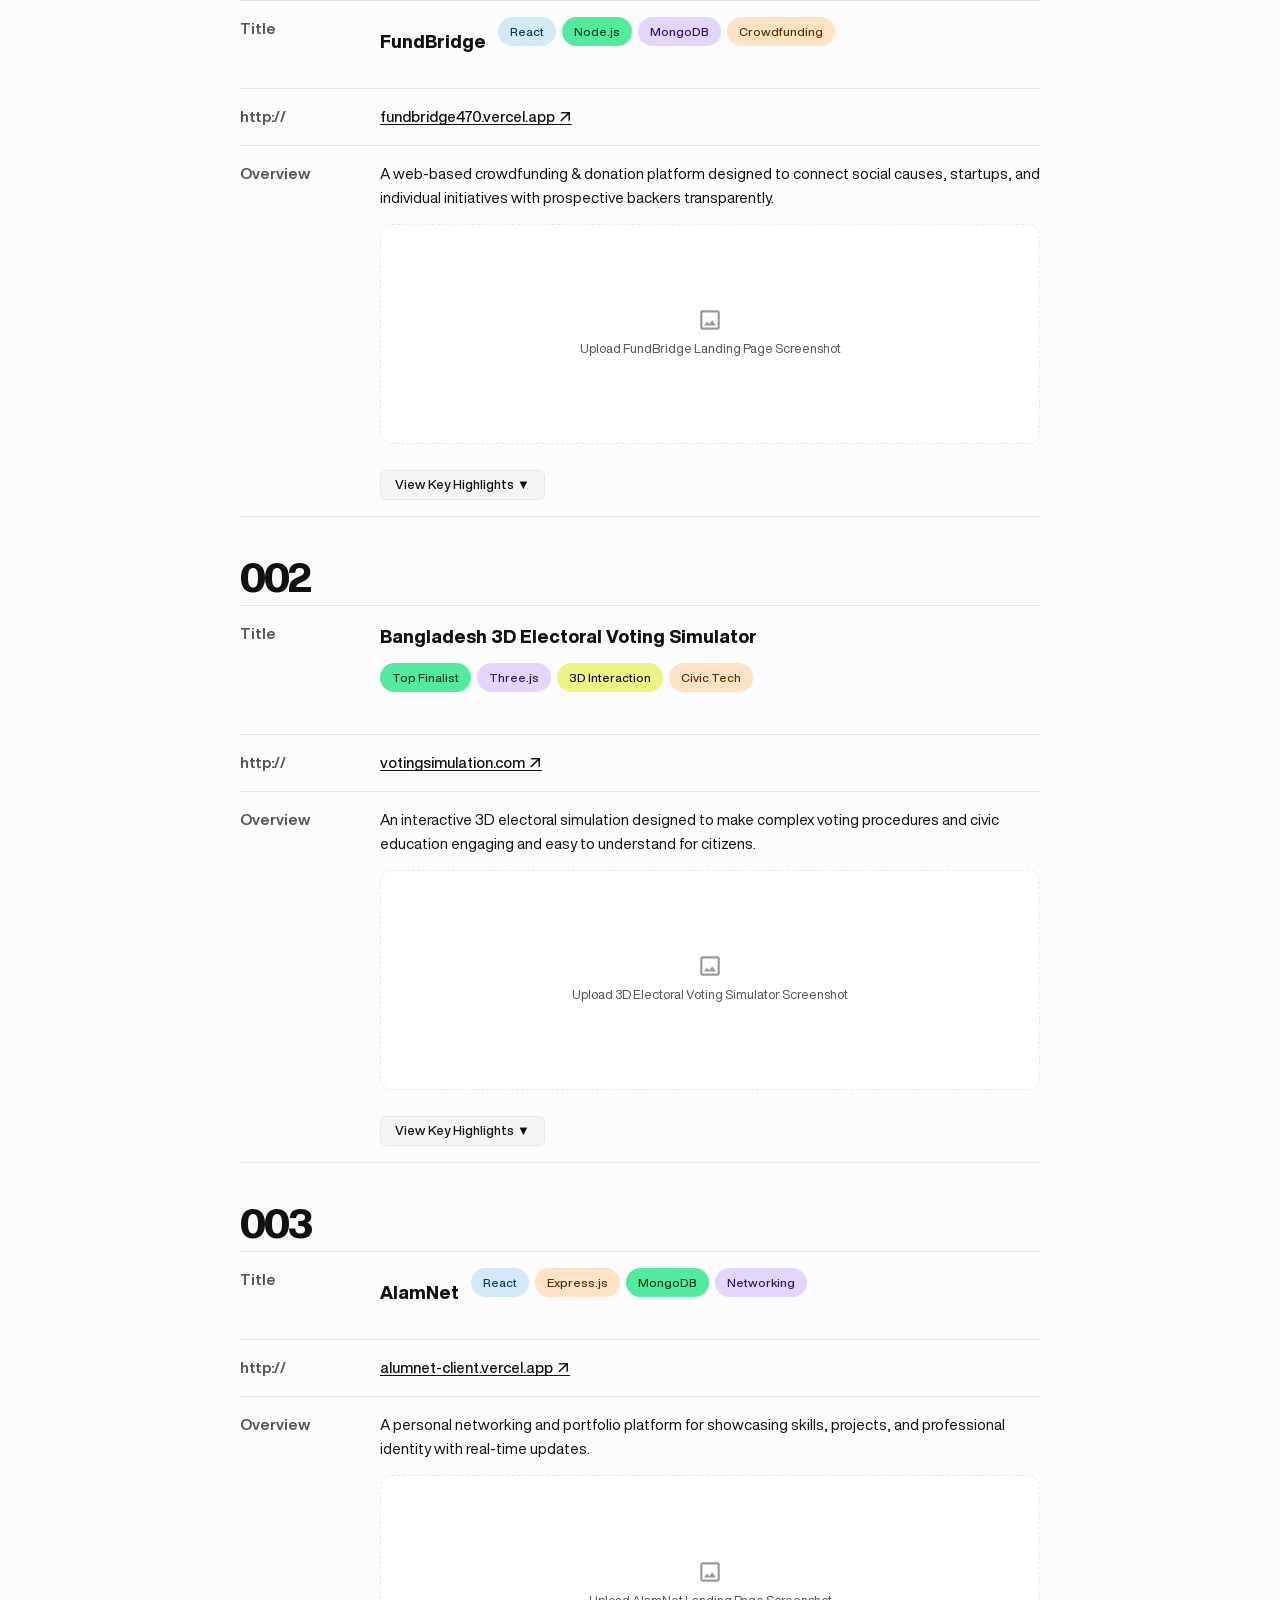
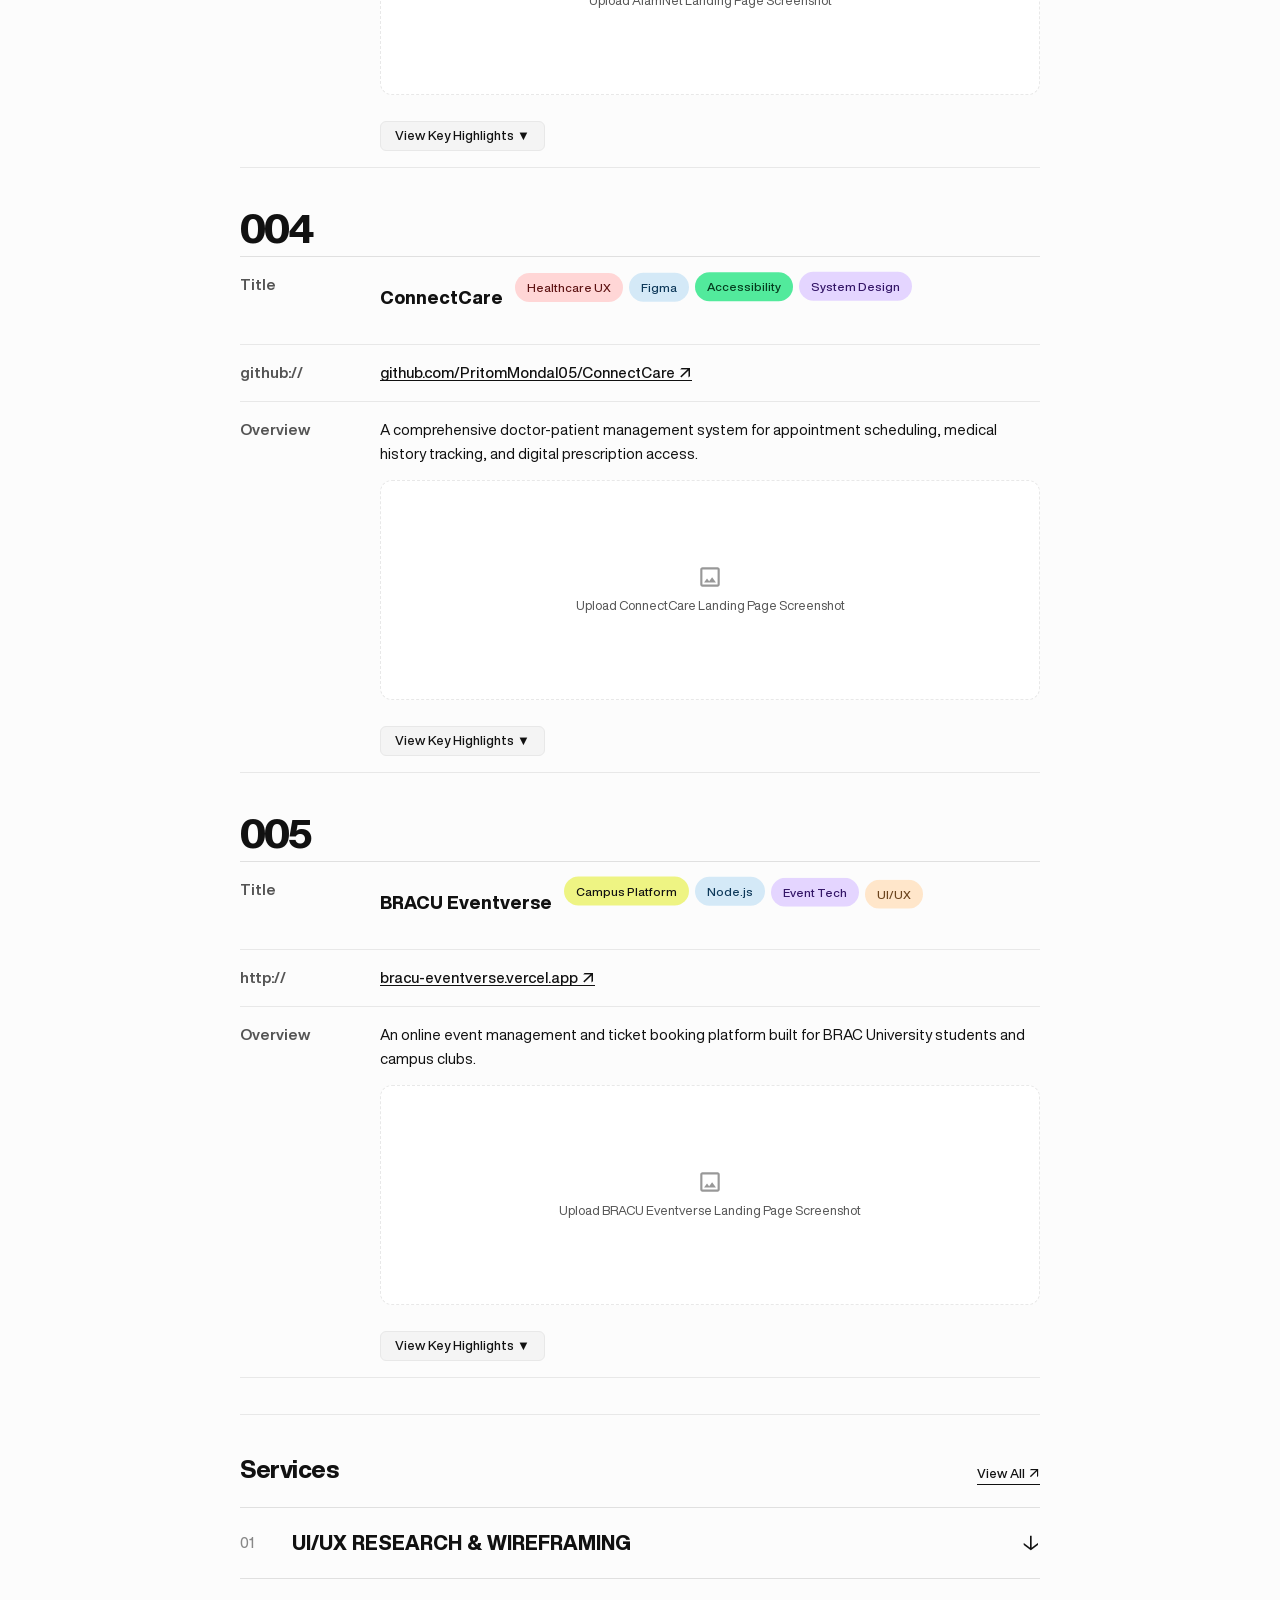
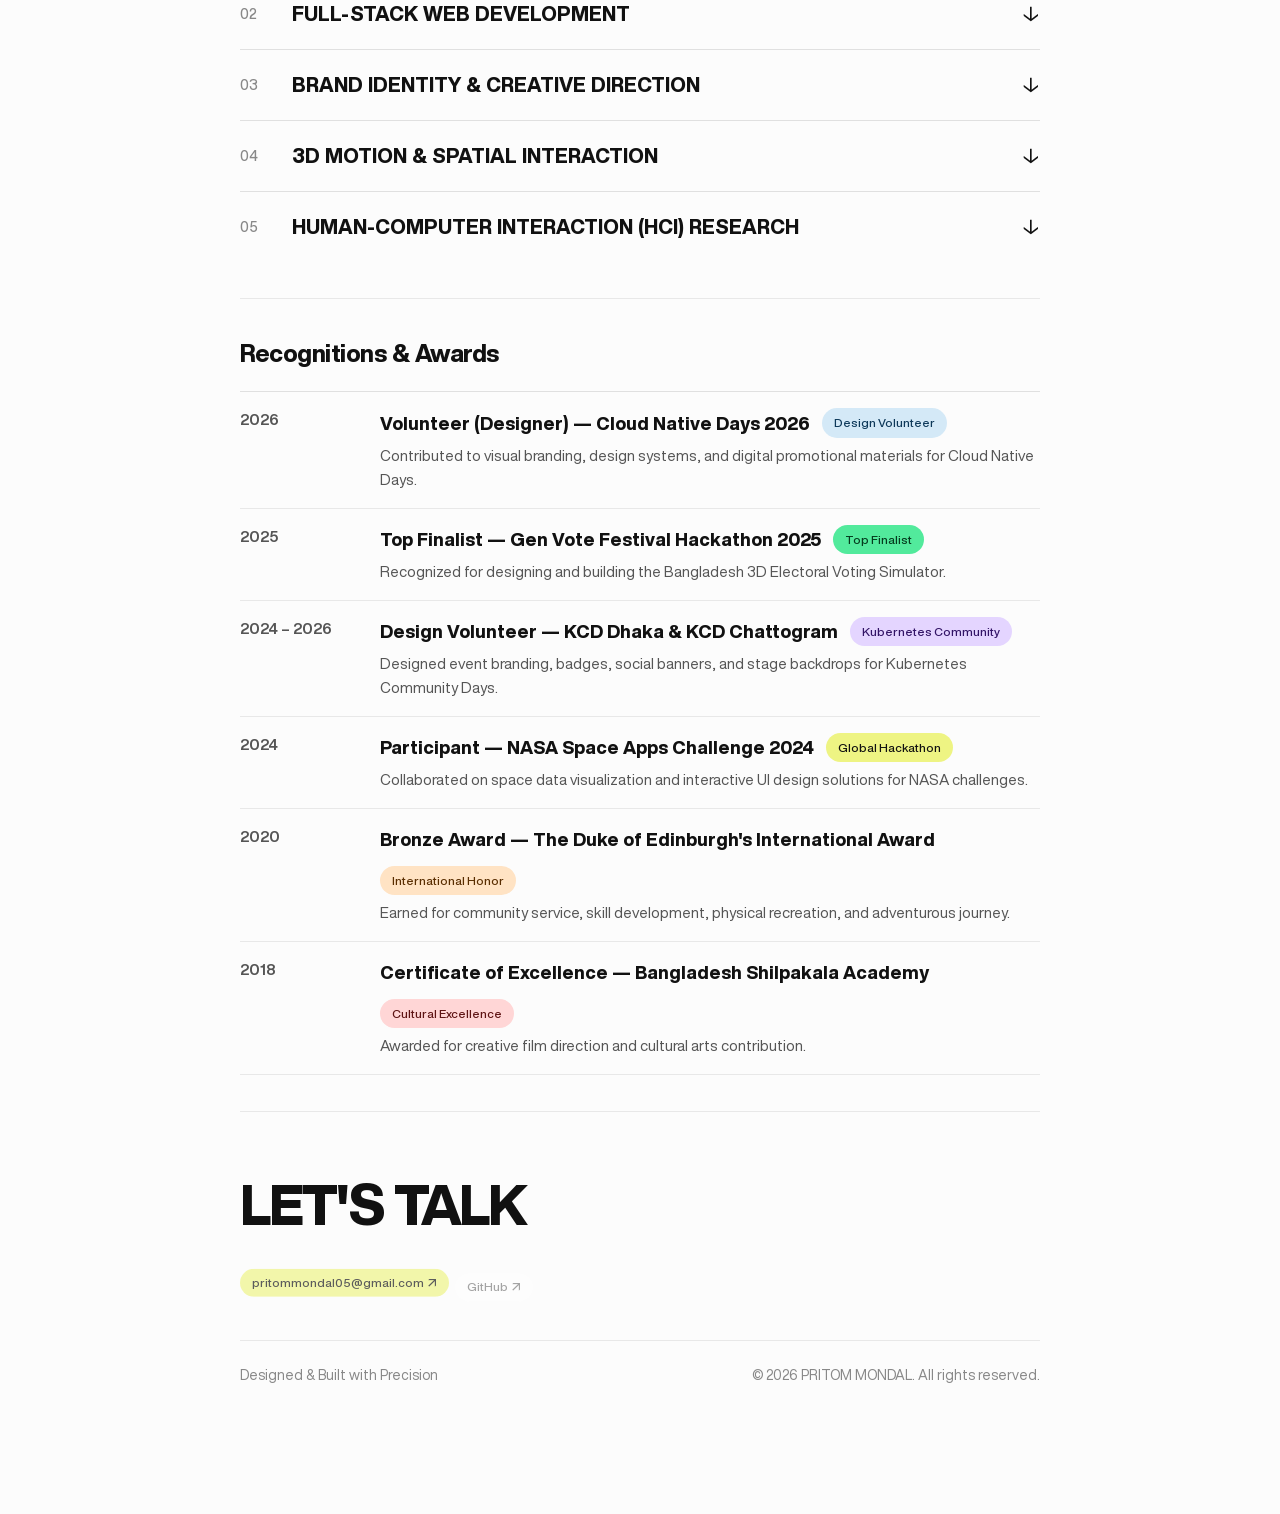
==== commit 7eeb8379: "chore: update resume link, project URLs, and remove social media pills" ====
--- a/index.html
+++ b/index.html
@@ -24,7 +24,7 @@
           <span class="date-day">Tuesday</span>
         </div>
       </div>
-      <a href="https://drive.google.com/file/d/1e5-CP3AB7VWY6UyfhyzO1Z9jJcnvUvpZ/view" target="_blank"
+      <a href="https://drive.google.com/file/d/1RW-F2kZMMAG6CLtleN9fIt5pmHs_56qC/view?usp=sharing" target="_blank"
         class="resume-download-btn" title="View Resume (Google Drive)">
         <svg viewBox="0 0 24 24" fill="none" stroke="currentColor" stroke-width="2" stroke-linecap="round"
           stroke-linejoin="round" style="width: 14px; height: 14px;">
@@ -45,8 +45,6 @@
 
       <!-- Color Pill Badges -->
       <div class="pill-group">
-        <a href="https://twitter.com/pritommondal" target="_blank" class="pill pill-yellow">Twitter ↗</a>
-        <a href="mailto:pritommondal05@gmail.com" class="pill pill-yellow">Email ↗</a>
         <span class="pill pill-blue">UI/UX Designer</span>
         <span class="pill pill-green">Founder @ PGXR</span>
         <span class="pill pill-purple">Web Development</span>
@@ -499,7 +497,7 @@
               <tr>
                 <td class="table-label">http://</td>
                 <td class="table-value">
-                  <a href="https://pritommondal05.github.io" target="_blank" class="project-url-link">fundbridge.app
+                  <a href="https://fundbridge470.vercel.app/" target="_blank" class="project-url-link">fundbridge470.vercel.app
                     ↗</a>
                 </td>
               </tr>
@@ -563,7 +561,7 @@
               <tr>
                 <td class="table-label">http://</td>
                 <td class="table-value">
-                  <a href="https://pritommondal05.github.io" target="_blank" class="project-url-link">votingsimulator.bd
+                  <a href="https://www.votingsimulation.com/" target="_blank" class="project-url-link">votingsimulation.com
                     ↗</a>
                 </td>
               </tr>
@@ -625,7 +623,7 @@
               <tr>
                 <td class="table-label">http://</td>
                 <td class="table-value">
-                  <a href="https://pritommondal05.github.io" target="_blank" class="project-url-link">alamnet.io ↗</a>
+                  <a href="https://alumnet-client.vercel.app/" target="_blank" class="project-url-link">alumnet-client.vercel.app ↗</a>
                 </td>
               </tr>
               <tr>
@@ -681,9 +679,9 @@
                 </td>
               </tr>
               <tr>
-                <td class="table-label">http://</td>
-                <td class="table-value">
-                  <a href="https://pritommondal05.github.io" target="_blank" class="project-url-link">connectcare.health
+                <td class="table-label">github://</td>
+                <td class="table-value">
+                  <a href="https://github.com/PritomMondal05/ConnectCare" target="_blank" class="project-url-link">github.com/PritomMondal05/ConnectCare
                     ↗</a>
                 </td>
               </tr>
@@ -745,8 +743,8 @@
               <tr>
                 <td class="table-label">http://</td>
                 <td class="table-value">
-                  <a href="https://pritommondal05.github.io" target="_blank"
-                    class="project-url-link">bracu-eventverse.edu ↗</a>
+                  <a href="https://bracu-eventverse.vercel.app/" target="_blank"
+                    class="project-url-link">bracu-eventverse.vercel.app ↗</a>
                 </td>
               </tr>
               <tr>
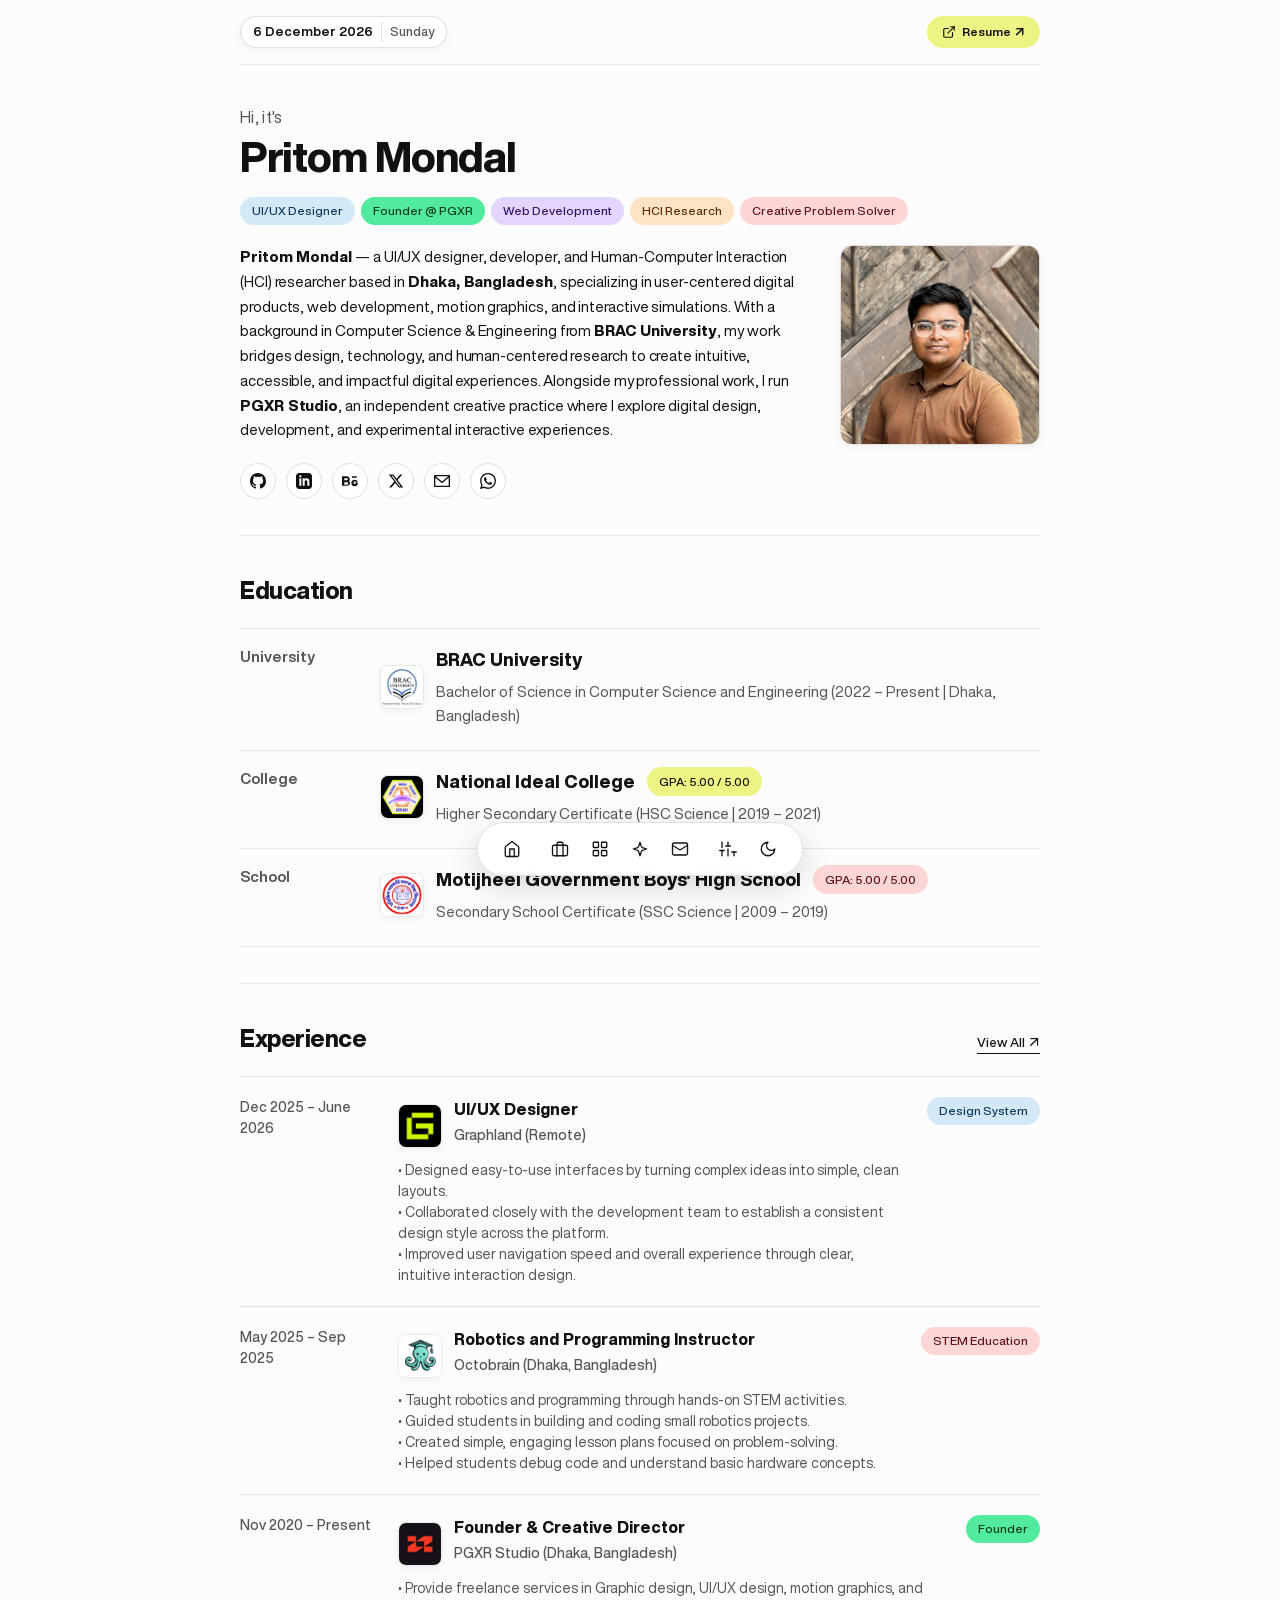
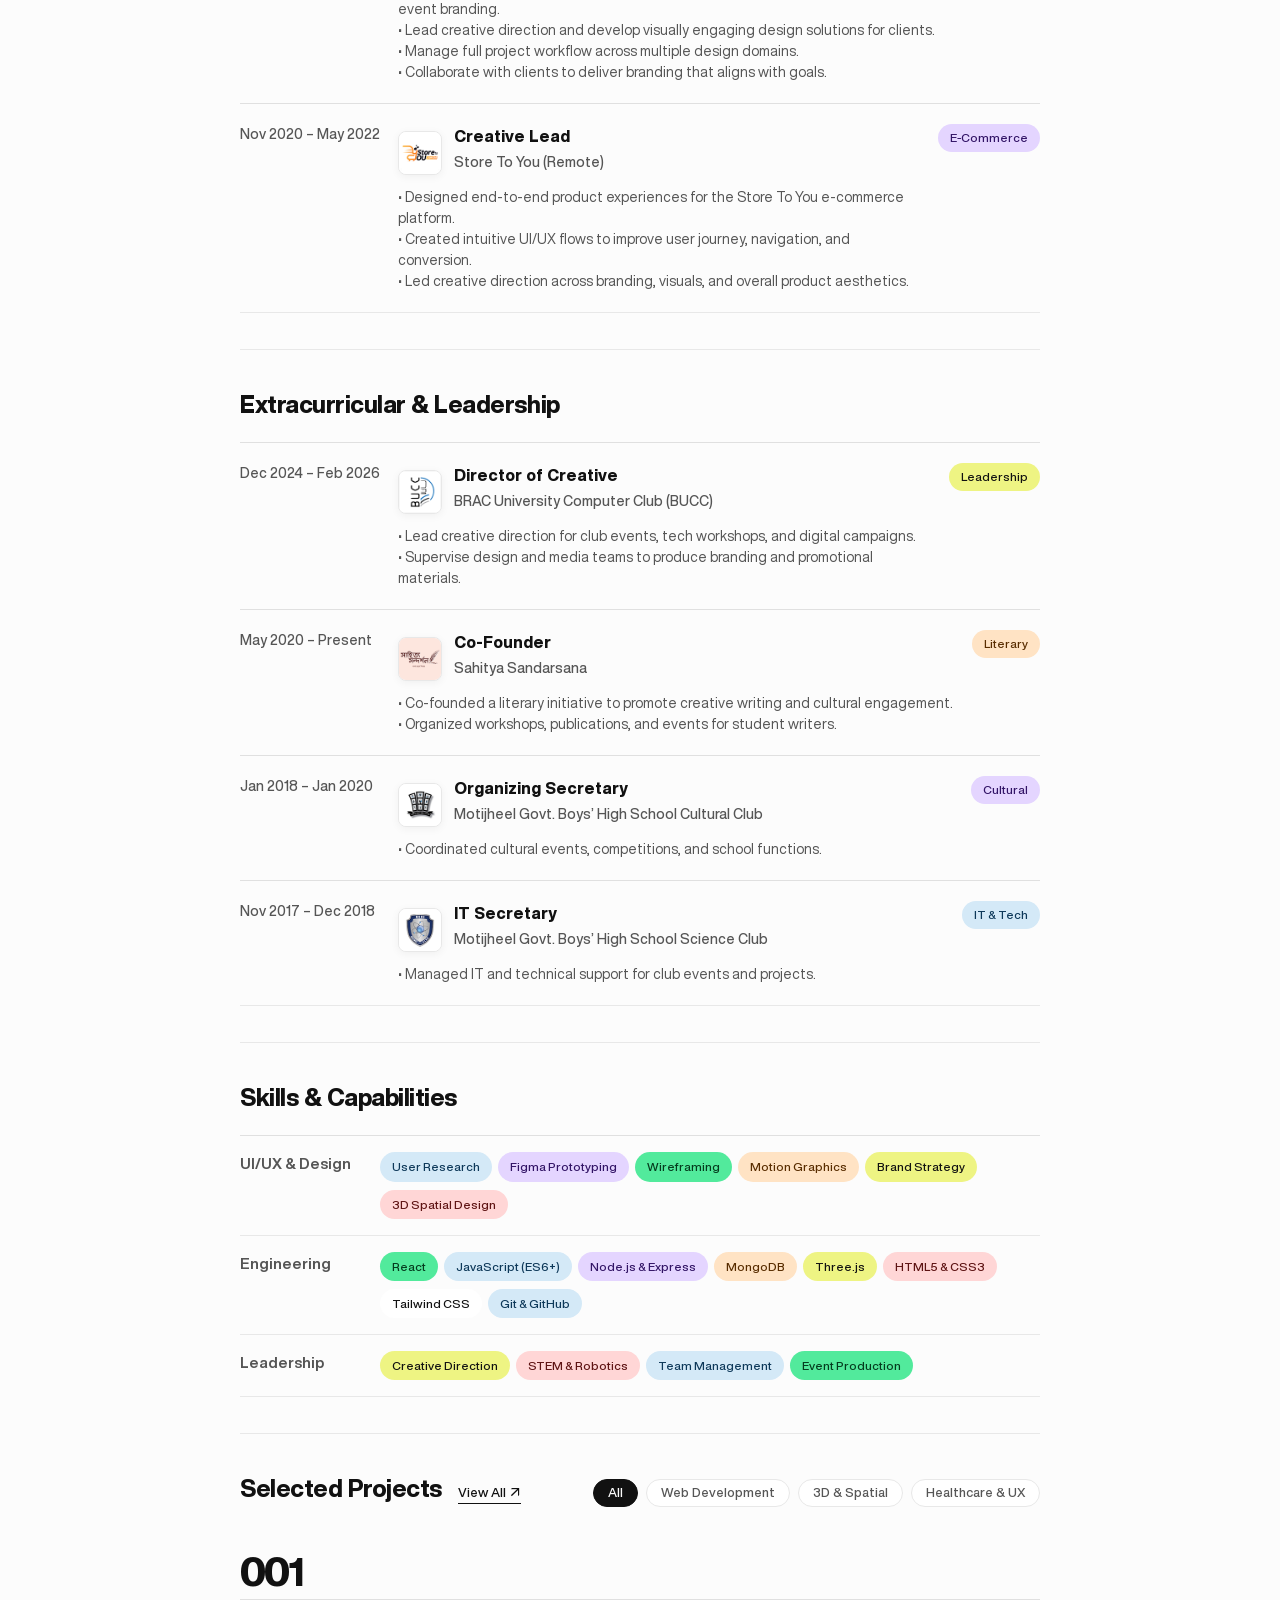
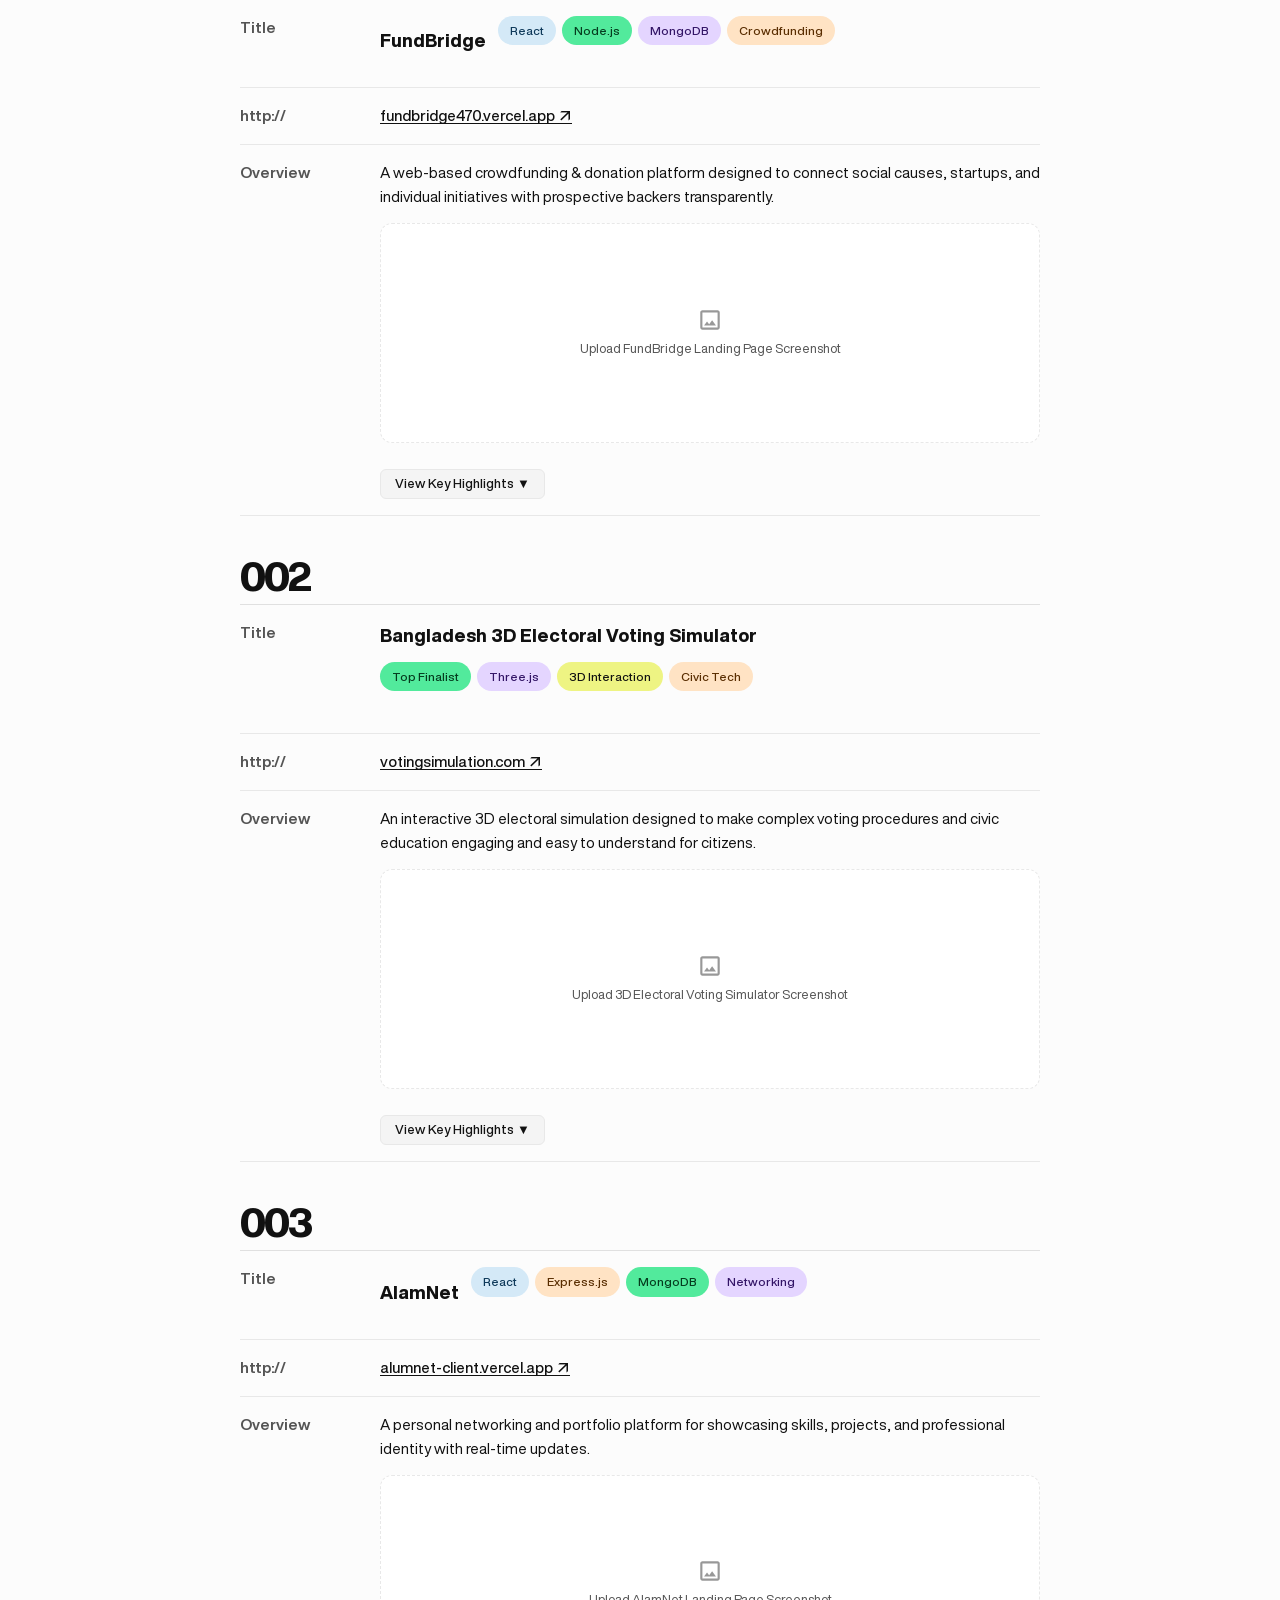
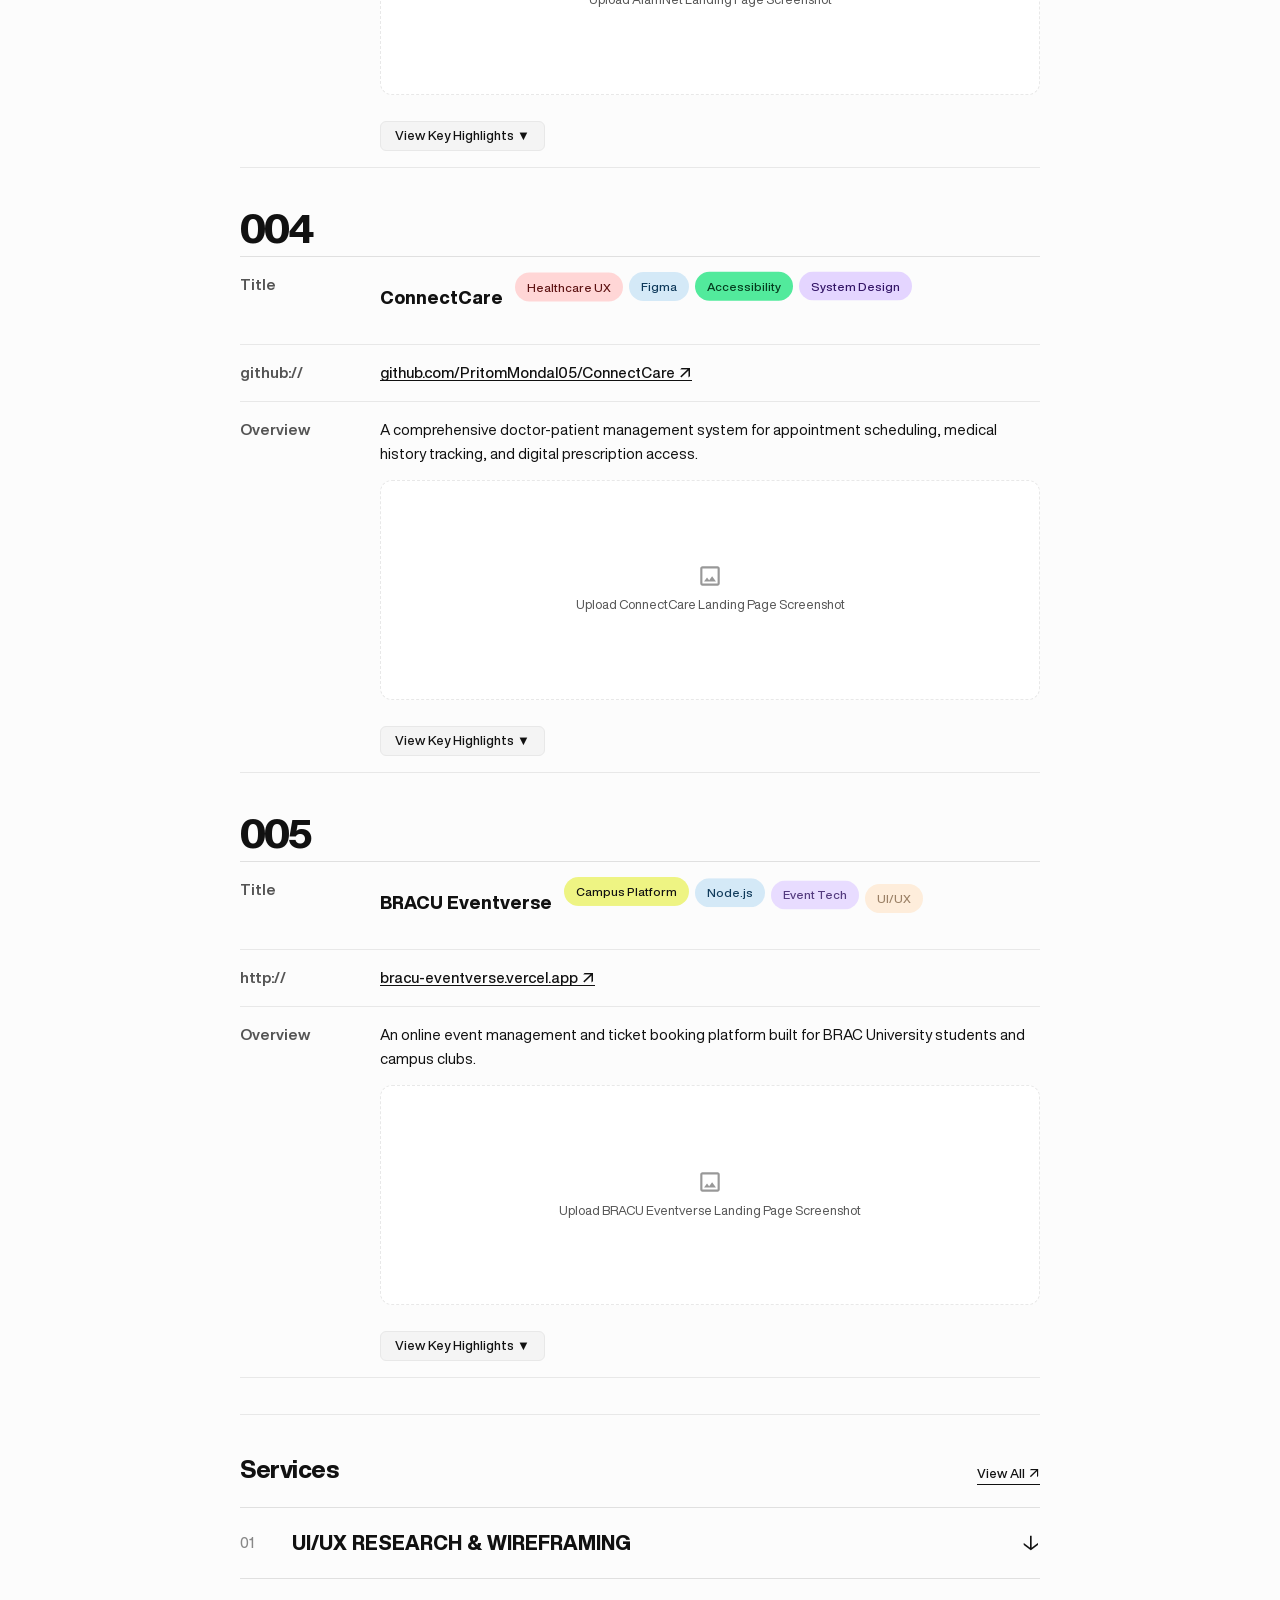
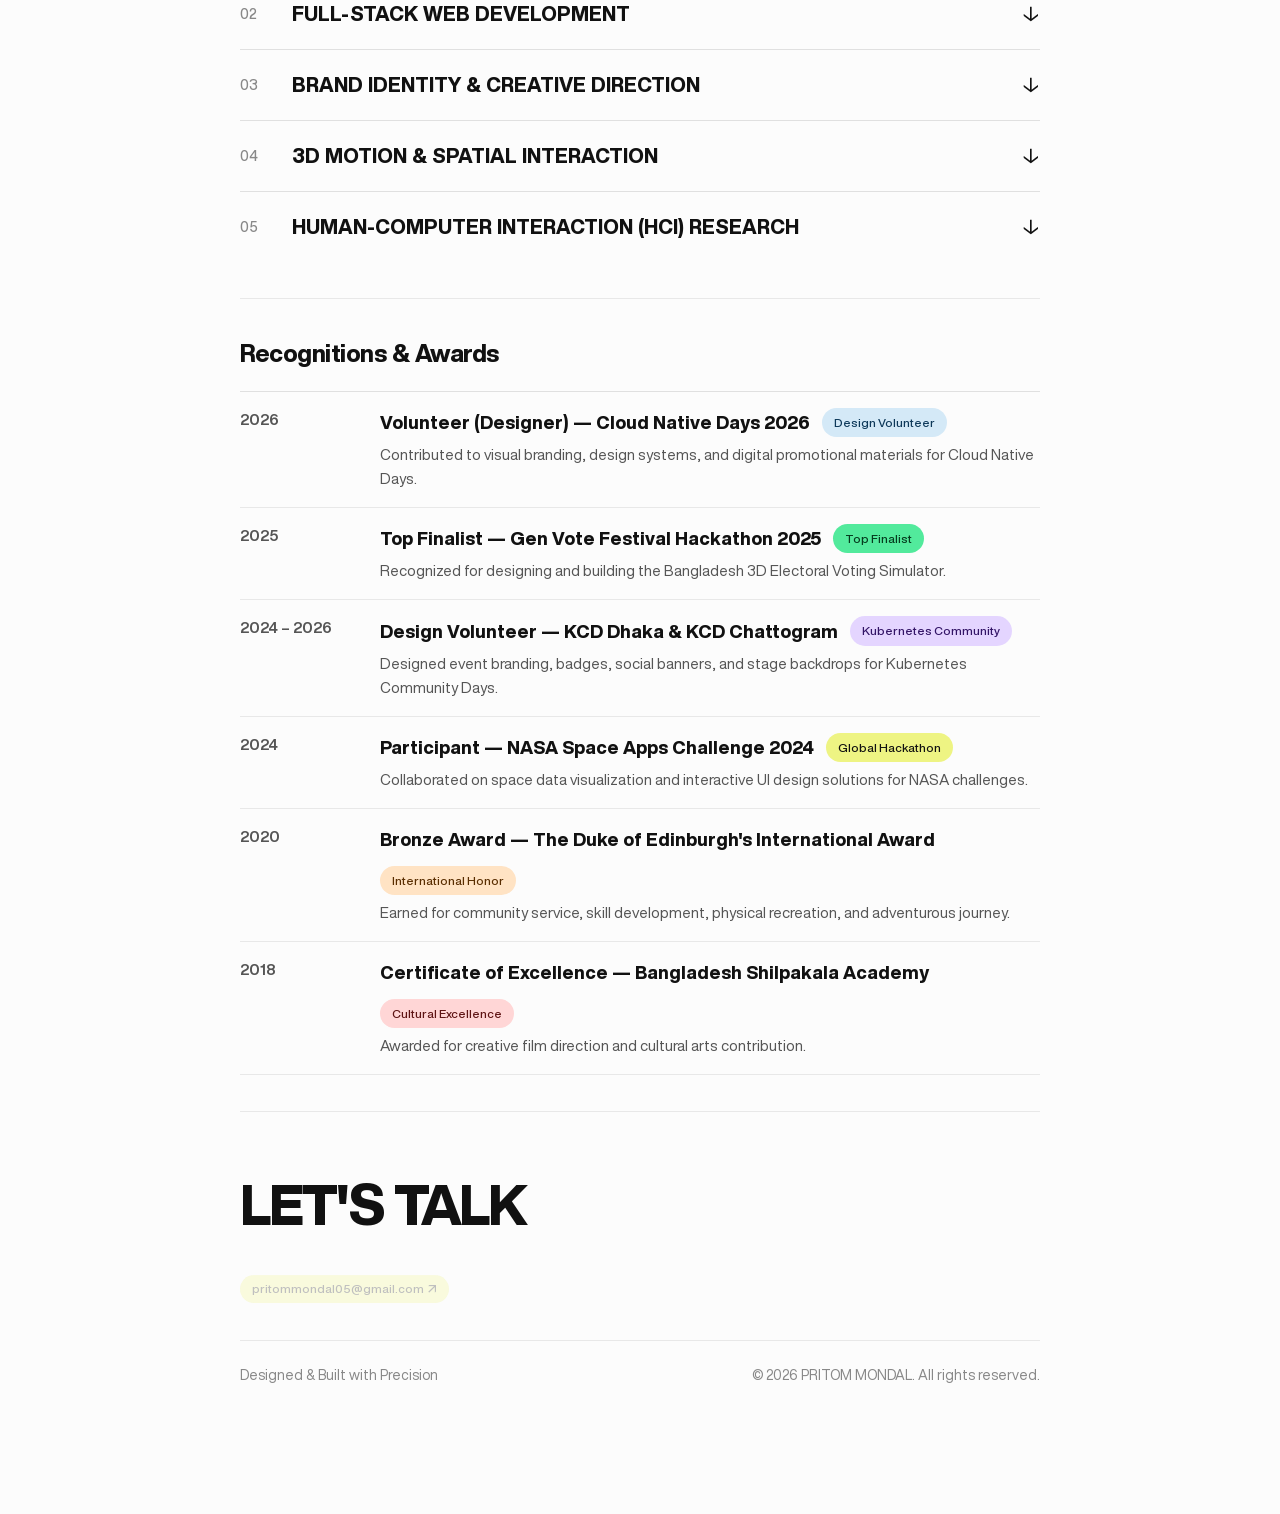
==== commit c41b8563: "style: remove CGPA display from BRAC University education entry" ====
--- a/index.html
+++ b/index.html
@@ -137,7 +137,6 @@
                 <div>
                   <div class="project-header-row">
                     <span class="project-name">BRAC University</span>
-                    <span class="pill pill-green">CGPA: 3.45 / 4.00</span>
                   </div>
                   <p style="margin-top: 4px; color: var(--text-secondary);">
                     Bachelor of Science in Computer Science and Engineering (2022 – Present | Dhaka, Bangladesh)
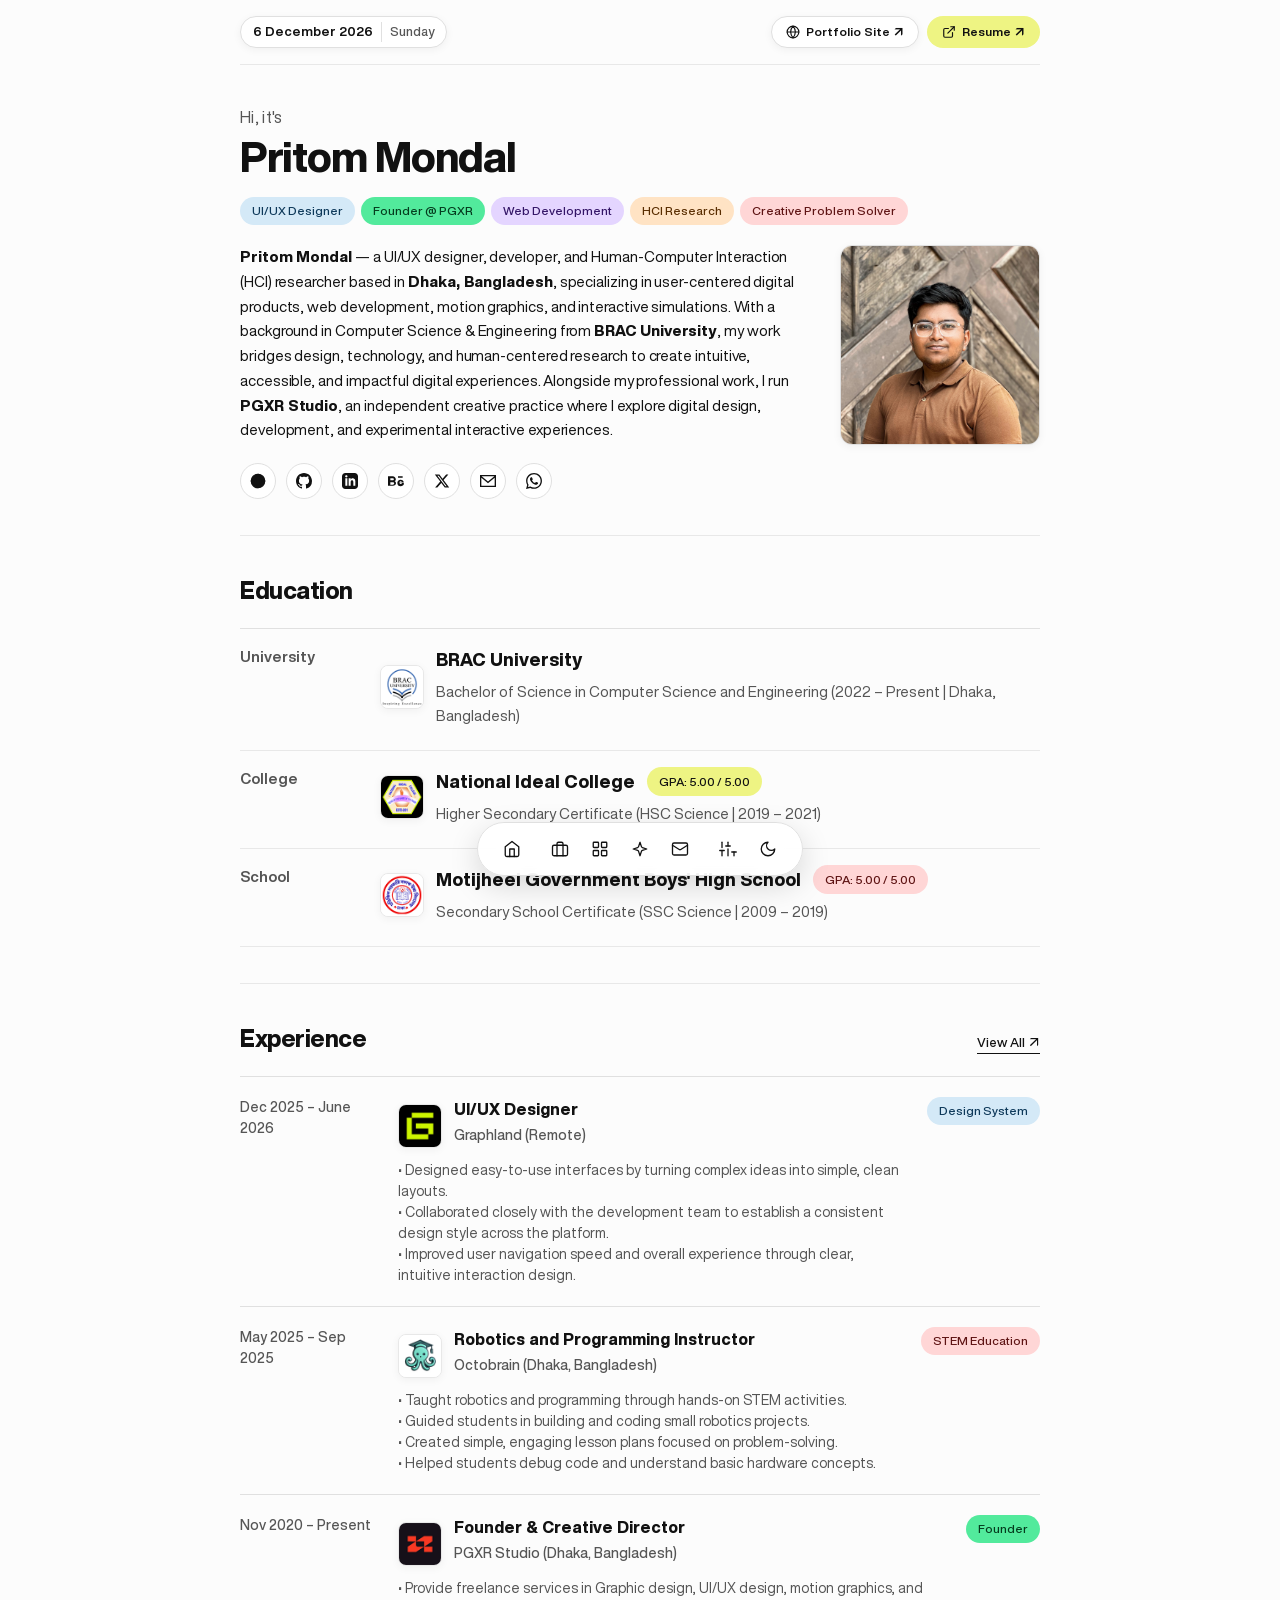
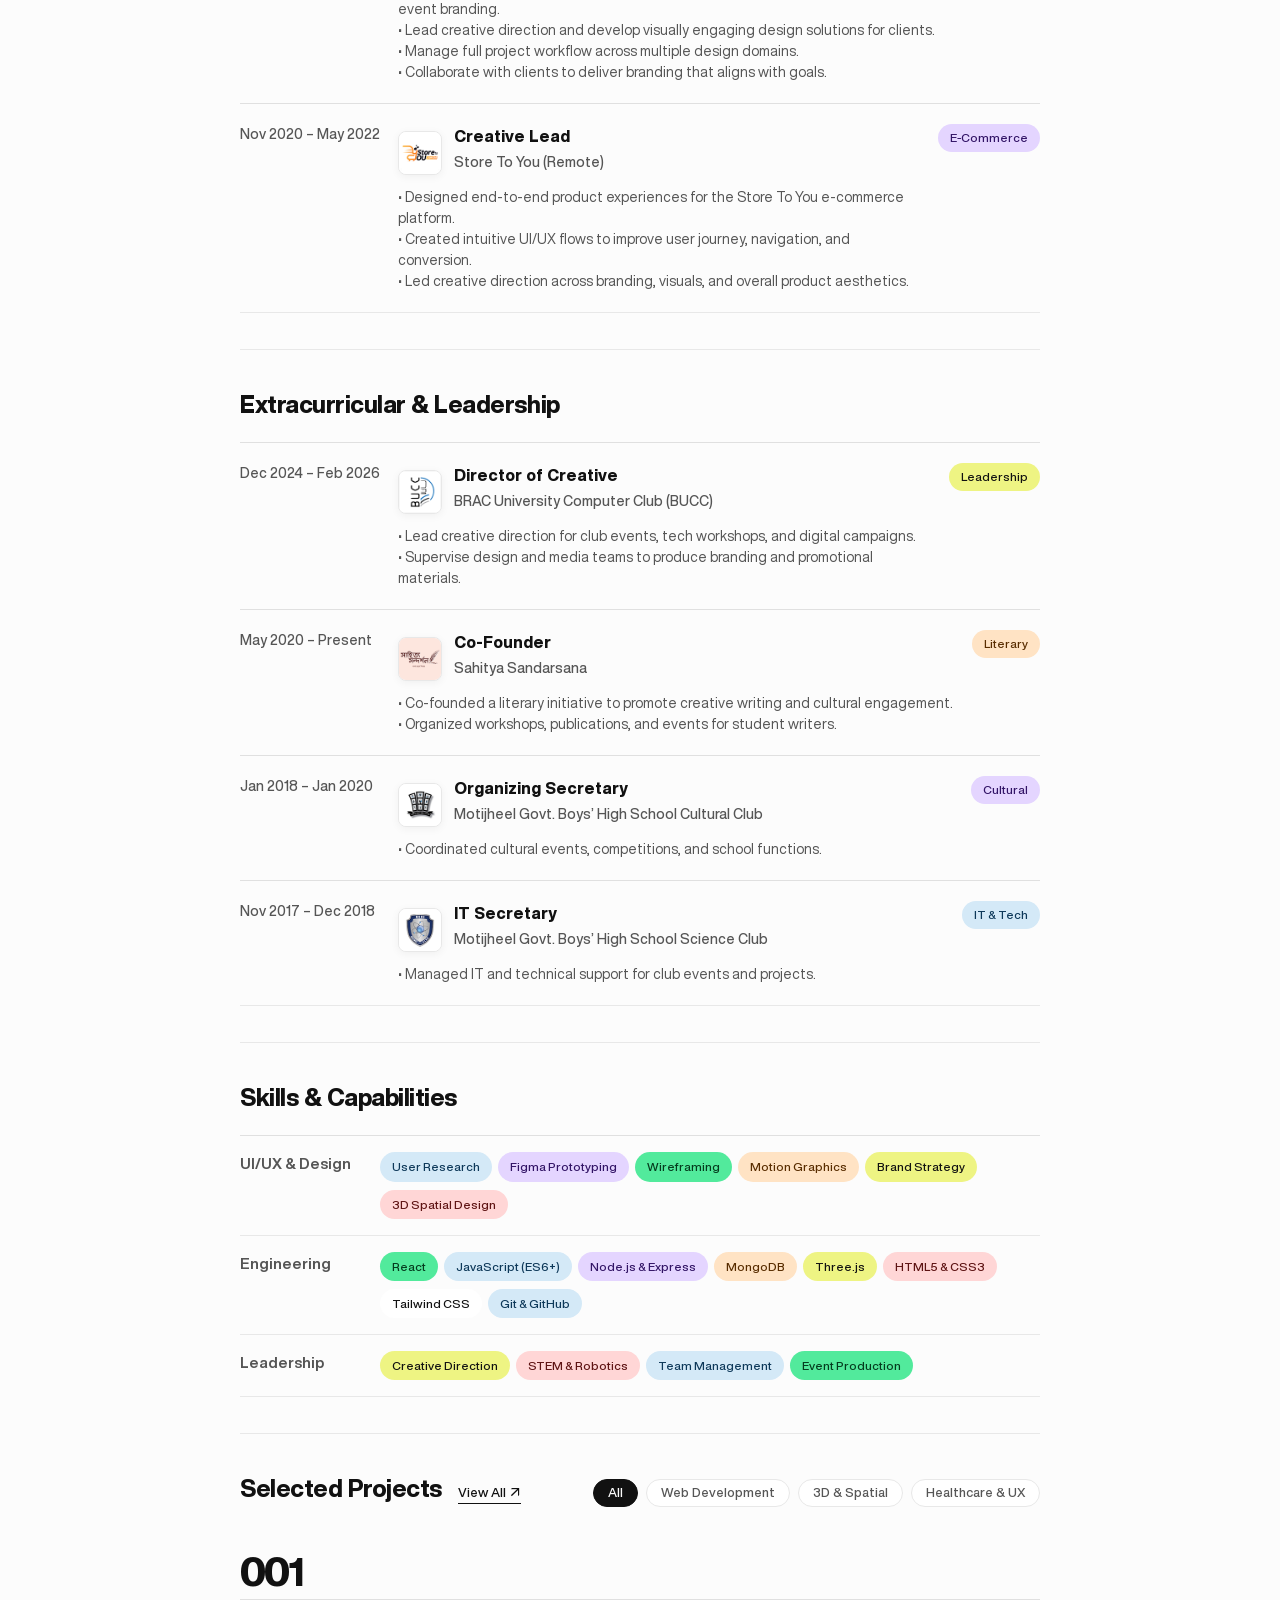
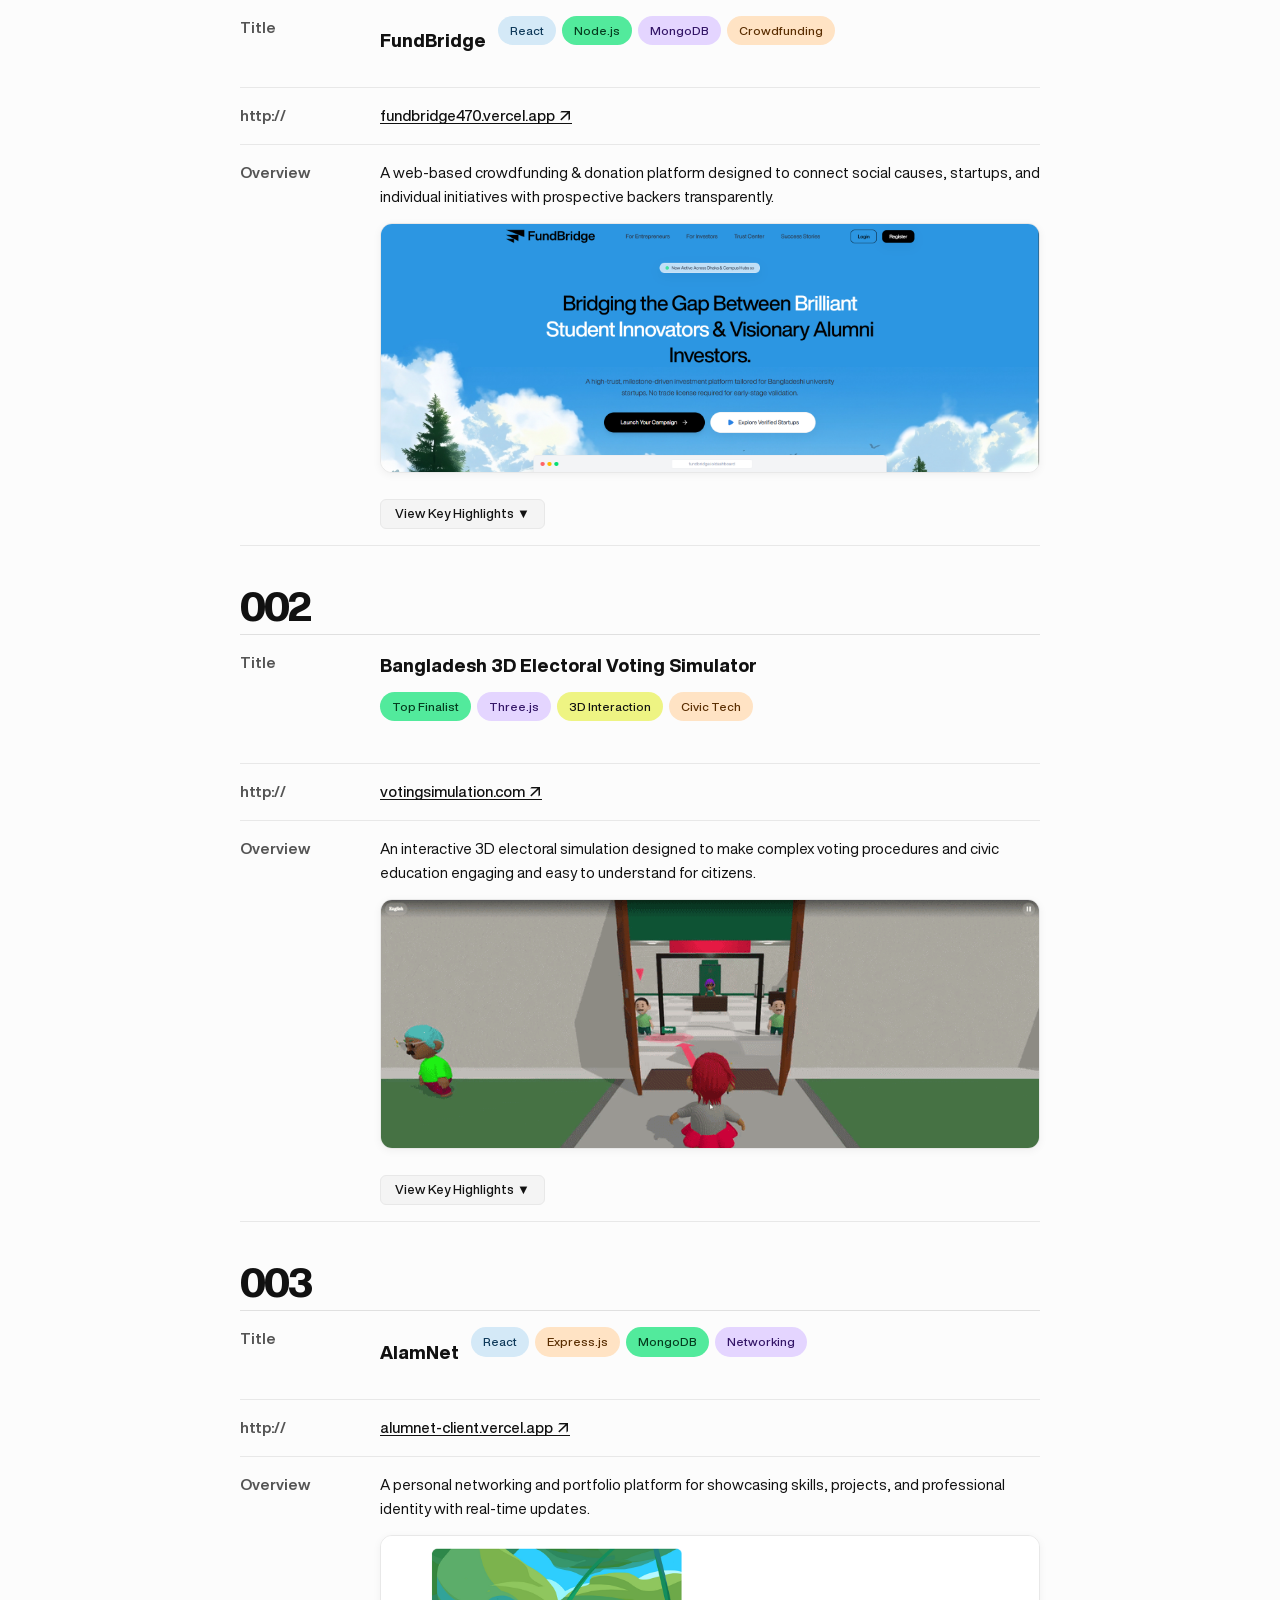
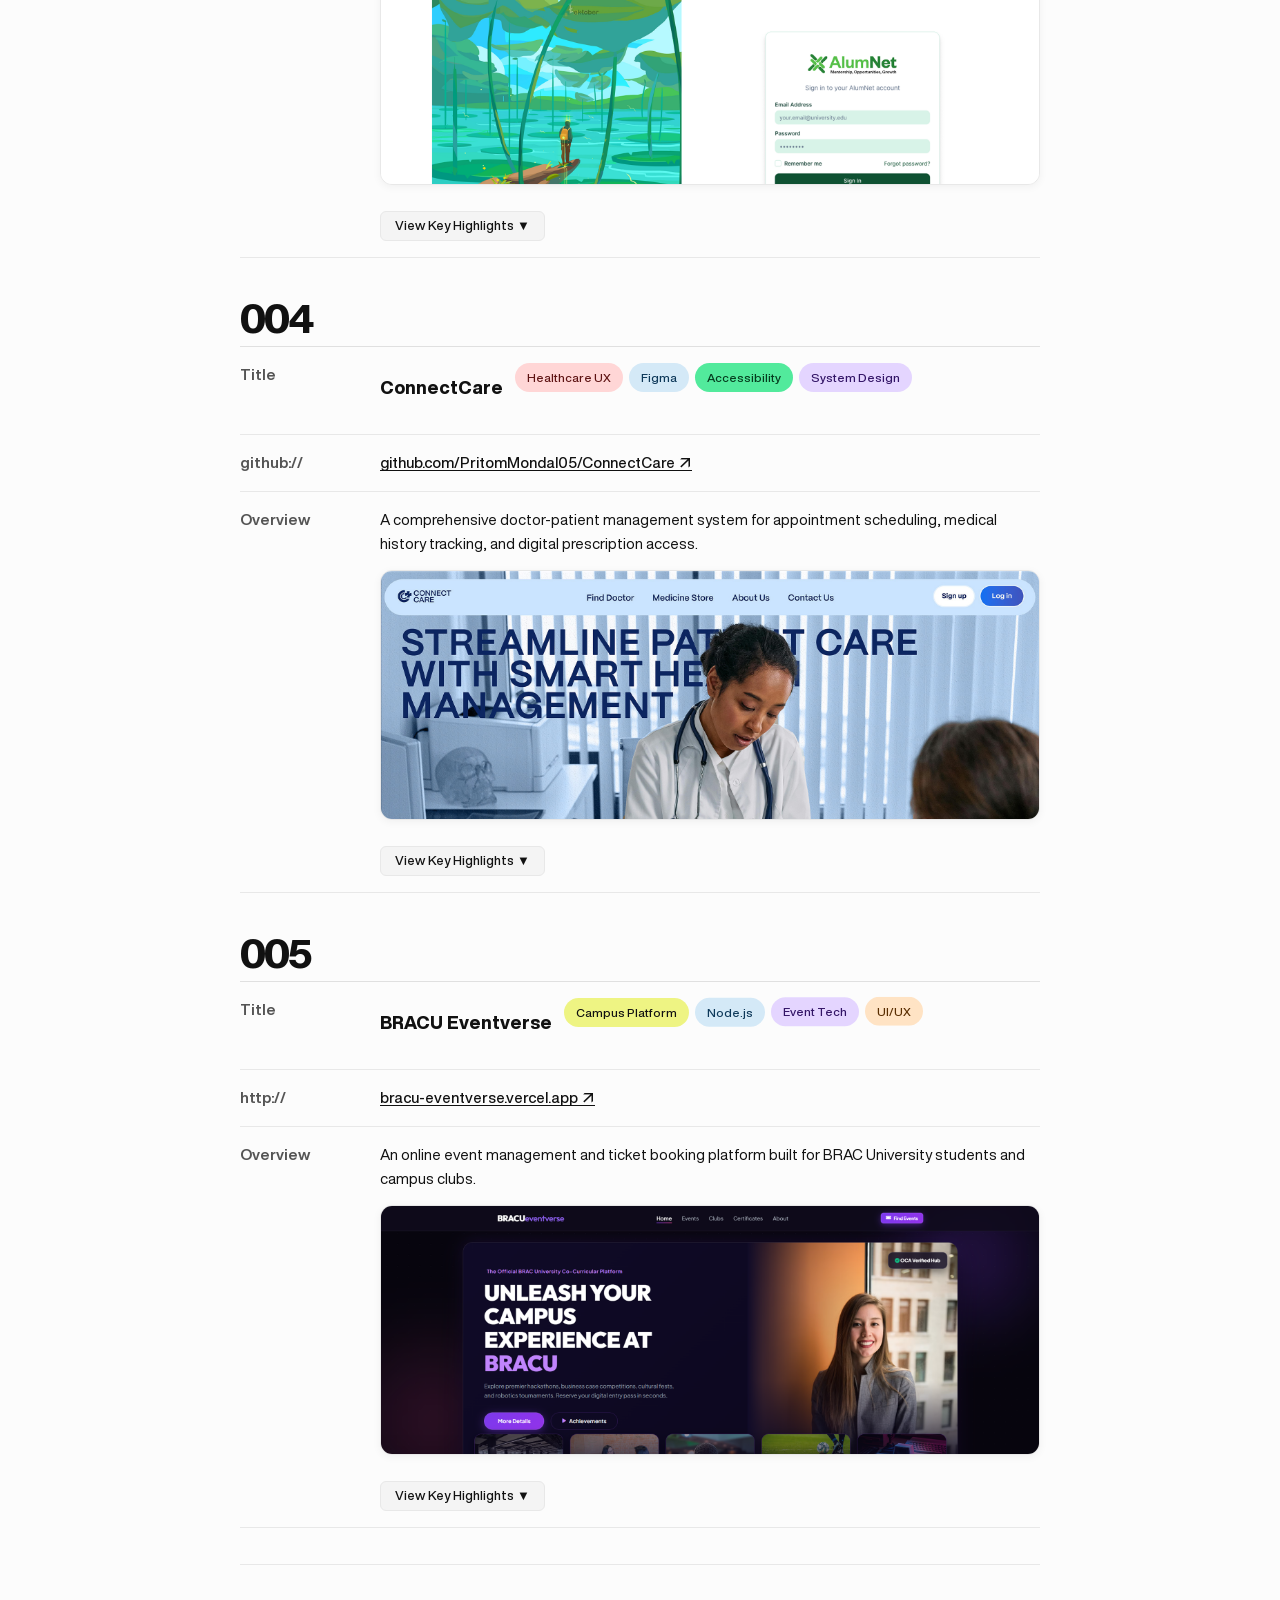
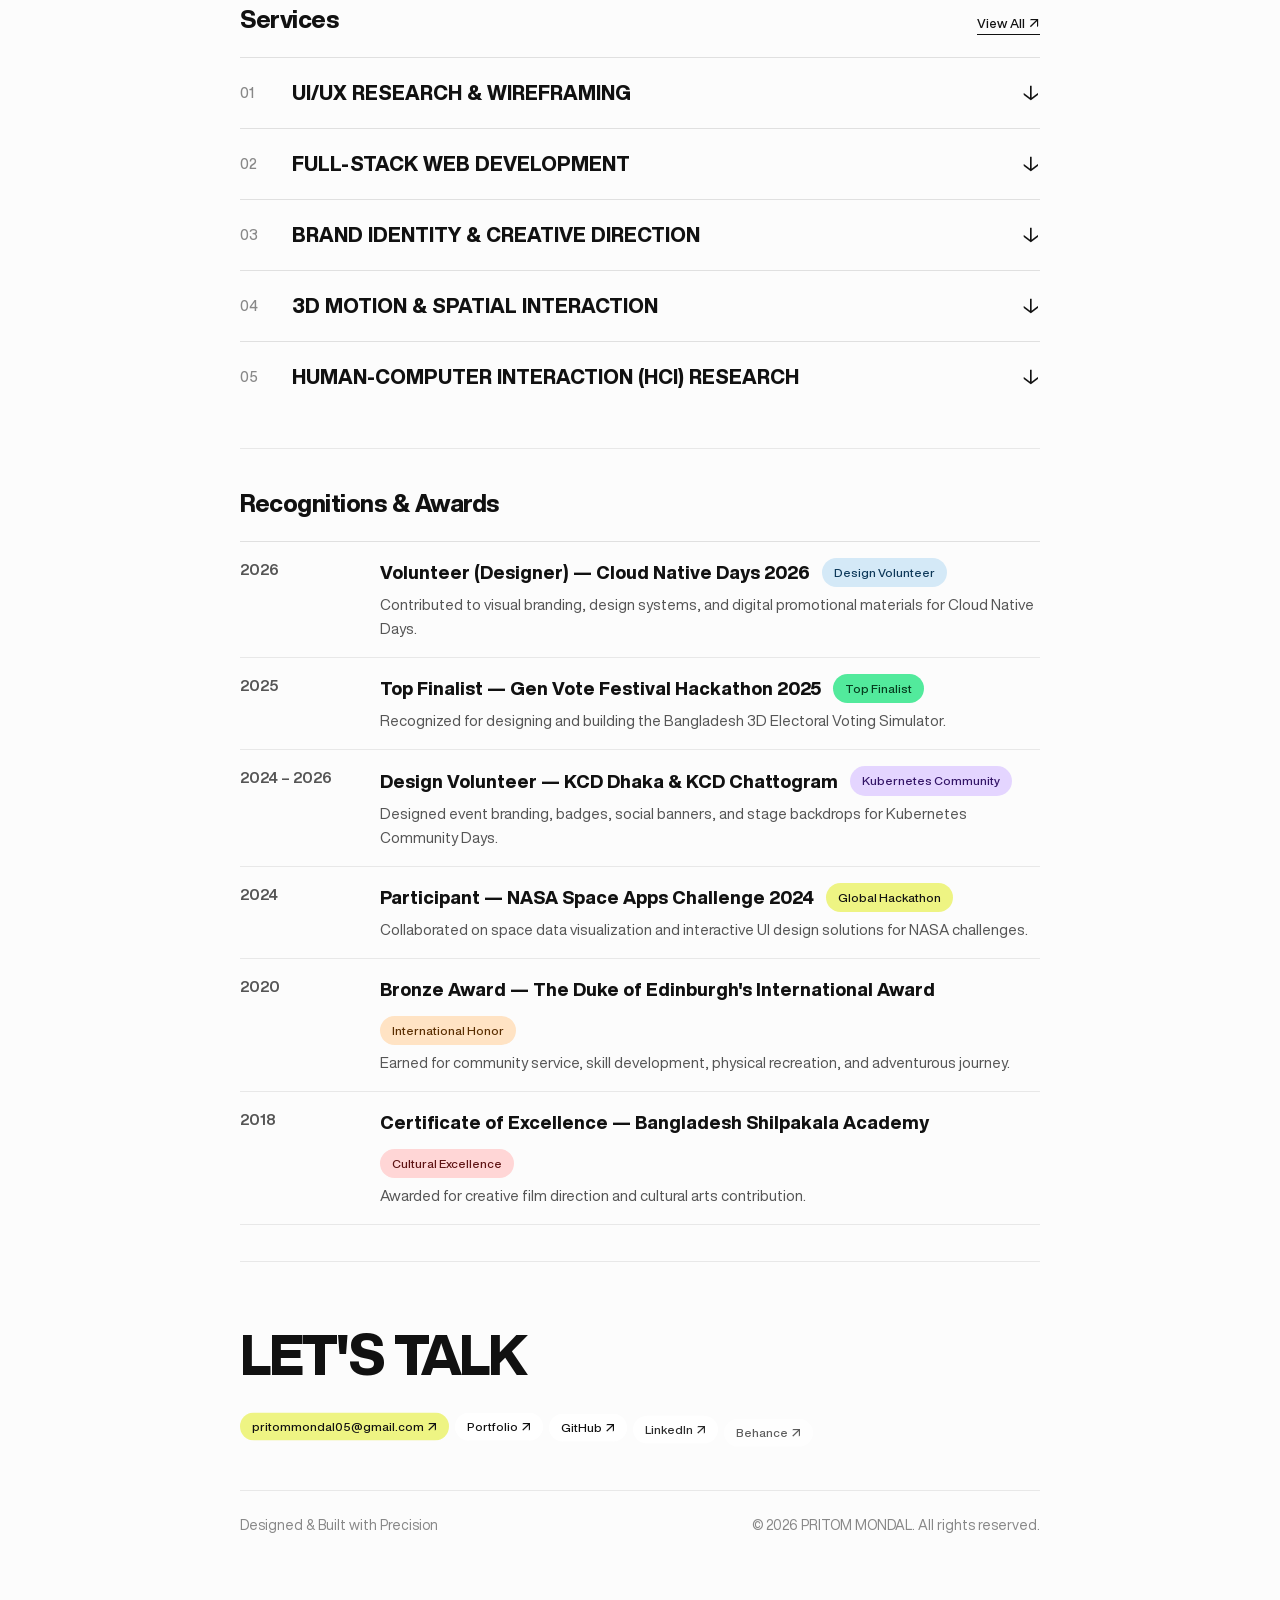
==== commit b5ccdff7: "feat: add project UI screenshots, portfolio links, and updated resume URLs across pages" ====
--- a/index.html
+++ b/index.html
@@ -24,16 +24,26 @@
           <span class="date-day">Tuesday</span>
         </div>
       </div>
-      <a href="https://drive.google.com/file/d/1RW-F2kZMMAG6CLtleN9fIt5pmHs_56qC/view?usp=sharing" target="_blank"
-        class="resume-download-btn" title="View Resume (Google Drive)">
-        <svg viewBox="0 0 24 24" fill="none" stroke="currentColor" stroke-width="2" stroke-linecap="round"
-          stroke-linejoin="round" style="width: 14px; height: 14px;">
-          <path d="M18 13v6a2 2 0 0 1-2 2H5a2 2 0 0 1-2-2V8a2 2 0 0 1 2-2h6" />
-          <polyline points="15 3 21 3 21 9" />
-          <line x1="10" x2="21" y1="14" y2="3" />
-        </svg>
-        <span>Resume ↗</span>
-      </a>
+      <div class="top-right-group">
+        <a href="https://pritomfolio.vercel.app/" target="_blank" class="portfolio-top-btn" title="Live Portfolio Site (pritomfolio.vercel.app)">
+          <svg viewBox="0 0 24 24" fill="none" stroke="currentColor" stroke-width="2" stroke-linecap="round" stroke-linejoin="round" style="width: 14px; height: 14px;">
+            <circle cx="12" cy="12" r="10"></circle>
+            <line x1="2" y1="12" x2="22" y2="12"></line>
+            <path d="M12 2a15.3 15.3 0 0 1 4 10 15.3 15.3 0 0 1-4 10 15.3 15.3 0 0 1-4-10 15.3 15.3 0 0 1 4-10z"></path>
+          </svg>
+          <span>Portfolio Site ↗</span>
+        </a>
+        <a href="https://drive.google.com/file/d/1ZfrBNfHJu0eXIbCAYcs7tsgkFVk-eYRf/view?usp=sharing" target="_blank"
+          class="resume-download-btn" title="View Resume (Google Drive)">
+          <svg viewBox="0 0 24 24" fill="none" stroke="currentColor" stroke-width="2" stroke-linecap="round"
+            stroke-linejoin="round" style="width: 14px; height: 14px;">
+            <path d="M18 13v6a2 2 0 0 1-2 2H5a2 2 0 0 1-2-2V8a2 2 0 0 1 2-2h6" />
+            <polyline points="15 3 21 3 21 9" />
+            <line x1="10" x2="21" y1="14" y2="3" />
+          </svg>
+          <span>Resume ↗</span>
+        </a>
+      </div>
     </header>
 
     <!-- Hero Section (Joshua Kaplan Style Header) -->
@@ -67,6 +77,14 @@
 
           <!-- Social Links (Icons Only) -->
           <div class="social-icons-row">
+            <a href="https://pritomfolio.vercel.app/" target="_blank" class="social-icon-btn" aria-label="Portfolio Site"
+              title="Portfolio (pritomfolio.vercel.app)">
+              <svg viewBox="0 0 24 24" fill="none" stroke="currentColor" stroke-width="2" stroke-linecap="round" stroke-linejoin="round">
+                <circle cx="12" cy="12" r="10"></circle>
+                <line x1="2" y1="12" x2="22" y2="12"></line>
+                <path d="M12 2a15.3 15.3 0 0 1 4 10 15.3 15.3 0 0 1-4 10 15.3 15.3 0 0 1-4-10 15.3 15.3 0 0 1 4-10z"></path>
+              </svg>
+            </a>
             <a href="https://github.com/pritommondal05" target="_blank" class="social-icon-btn" aria-label="GitHub"
               title="GitHub (@pritommondal05)">
               <svg viewBox="0 0 24 24">
@@ -506,18 +524,11 @@
                   A web-based crowdfunding & donation platform designed to connect social causes, startups, and
                   individual initiatives with prospective backers transparently.
 
-                  <!-- Landing Page Screenshot Upload Frame -->
-                  <div class="project-screenshot-frame"
-                    title="Click or replace with FundBridge landing page screenshot">
-                    <!-- Replace src with your screenshot image (e.g. fundbridge_ss.png) -->
-                    <div class="screenshot-placeholder-content">
-                      <svg class="screenshot-placeholder-icon" viewBox="0 0 24 24">
-                        <path
-                          d="M19 3H5c-1.1 0-2 .9-2 2v14c0 1.1.9 2 2 2h14c1.1 0 2-.9 2-2V5c0-1.1-.9-2-2-2zm0 16H5V5h14v14zm-5.04-6.71l-2.75 3.54-1.96-2.36L6.5 17h11l-3.54-4.71z" />
-                      </svg>
-                      <span>Upload FundBridge Landing Page Screenshot</span>
-                    </div>
-                  </div>
+                  <!-- Landing Page Screenshot Cover Frame -->
+                  <a href="https://fundbridge470.vercel.app/" target="_blank" rel="noopener noreferrer" class="project-screenshot-frame"
+                    title="Open FundBridge Live Demo (fundbridge470.vercel.app)">
+                    <img src="Project UI/Fundbridge landing image.webp" alt="FundBridge Landing Page UI Cover" class="project-screenshot-img" loading="lazy">
+                  </a>
 
                   <button class="details-toggle-btn" data-target="drawer-001">View Key Highlights ▼</button>
                   <div class="project-drawer" id="drawer-001">
@@ -570,18 +581,11 @@
                   An interactive 3D electoral simulation designed to make complex voting procedures and civic education
                   engaging and easy to understand for citizens.
 
-                  <!-- Landing Page Screenshot Upload Frame -->
-                  <div class="project-screenshot-frame"
-                    title="Click or replace with Voting Simulator landing page screenshot">
-                    <!-- Replace src with your screenshot image (e.g. voting_simulator_ss.png) -->
-                    <div class="screenshot-placeholder-content">
-                      <svg class="screenshot-placeholder-icon" viewBox="0 0 24 24">
-                        <path
-                          d="M19 3H5c-1.1 0-2 .9-2 2v14c0 1.1.9 2 2 2h14c1.1 0 2-.9 2-2V5c0-1.1-.9-2-2-2zm0 16H5V5h14v14zm-5.04-6.71l-2.75 3.54-1.96-2.36L6.5 17h11l-3.54-4.71z" />
-                      </svg>
-                      <span>Upload 3D Electoral Voting Simulator Screenshot</span>
-                    </div>
-                  </div>
+                  <!-- Landing Page Screenshot Cover Frame -->
+                  <a href="https://www.votingsimulation.com/" target="_blank" rel="noopener noreferrer" class="project-screenshot-frame"
+                    title="Open 3D Electoral Voting Simulator (votingsimulation.com)">
+                    <img src="Project UI/3D Voting Simulator gameplay .gif" alt="3D Electoral Voting Simulator Gameplay Cover" class="project-screenshot-img" loading="lazy">
+                  </a>
 
                   <button class="details-toggle-btn" data-target="drawer-002">View Key Highlights ▼</button>
                   <div class="project-drawer" id="drawer-002">
@@ -631,17 +635,11 @@
                   A personal networking and portfolio platform for showcasing skills, projects, and professional
                   identity with real-time updates.
 
-                  <!-- Landing Page Screenshot Upload Frame -->
-                  <div class="project-screenshot-frame" title="Click or replace with AlamNet landing page screenshot">
-                    <!-- Replace src with your screenshot image (e.g. alamnet_ss.png) -->
-                    <div class="screenshot-placeholder-content">
-                      <svg class="screenshot-placeholder-icon" viewBox="0 0 24 24">
-                        <path
-                          d="M19 3H5c-1.1 0-2 .9-2 2v14c0 1.1.9 2 2 2h14c1.1 0 2-.9 2-2V5c0-1.1-.9-2-2-2zm0 16H5V5h14v14zm-5.04-6.71l-2.75 3.54-1.96-2.36L6.5 17h11l-3.54-4.71z" />
-                      </svg>
-                      <span>Upload AlamNet Landing Page Screenshot</span>
-                    </div>
-                  </div>
+                  <!-- Landing Page Screenshot Cover Frame -->
+                  <a href="https://alumnet-client.vercel.app/" target="_blank" rel="noopener noreferrer" class="project-screenshot-frame"
+                    title="Open AlamNet Live Site (alumnet-client.vercel.app)">
+                    <img src="Project UI/Alumnet UI.webp" alt="AlamNet UI Cover" class="project-screenshot-img" loading="lazy">
+                  </a>
 
                   <button class="details-toggle-btn" data-target="drawer-003">View Key Highlights ▼</button>
                   <div class="project-drawer" id="drawer-003">
@@ -690,18 +688,11 @@
                   A comprehensive doctor-patient management system for appointment scheduling, medical history tracking,
                   and digital prescription access.
 
-                  <!-- Landing Page Screenshot Upload Frame -->
-                  <div class="project-screenshot-frame"
-                    title="Click or replace with ConnectCare landing page screenshot">
-                    <!-- Replace src with your screenshot image (e.g. connectcare_ss.png) -->
-                    <div class="screenshot-placeholder-content">
-                      <svg class="screenshot-placeholder-icon" viewBox="0 0 24 24">
-                        <path
-                          d="M19 3H5c-1.1 0-2 .9-2 2v14c0 1.1.9 2 2 2h14c1.1 0 2-.9 2-2V5c0-1.1-.9-2-2-2zm0 16H5V5h14v14zm-5.04-6.71l-2.75 3.54-1.96-2.36L6.5 17h11l-3.54-4.71z" />
-                      </svg>
-                      <span>Upload ConnectCare Landing Page Screenshot</span>
-                    </div>
-                  </div>
+                  <!-- Landing Page Screenshot Cover Frame -->
+                  <a href="https://github.com/PritomMondal05/ConnectCare" target="_blank" rel="noopener noreferrer" class="project-screenshot-frame"
+                    title="View ConnectCare Repository (github.com/PritomMondal05/ConnectCare)">
+                    <img src="Project UI/ConnectCare UI.webp" alt="ConnectCare Healthcare UI Cover" class="project-screenshot-img" loading="lazy">
+                  </a>
 
                   <button class="details-toggle-btn" data-target="drawer-004">View Key Highlights ▼</button>
                   <div class="project-drawer" id="drawer-004">
@@ -752,18 +743,11 @@
                   An online event management and ticket booking platform built for BRAC University students and campus
                   clubs.
 
-                  <!-- Landing Page Screenshot Upload Frame -->
-                  <div class="project-screenshot-frame"
-                    title="Click or replace with BRACU Eventverse landing page screenshot">
-                    <!-- Replace src with your screenshot image (e.g. eventverse_ss.png) -->
-                    <div class="screenshot-placeholder-content">
-                      <svg class="screenshot-placeholder-icon" viewBox="0 0 24 24">
-                        <path
-                          d="M19 3H5c-1.1 0-2 .9-2 2v14c0 1.1.9 2 2 2h14c1.1 0 2-.9 2-2V5c0-1.1-.9-2-2-2zm0 16H5V5h14v14zm-5.04-6.71l-2.75 3.54-1.96-2.36L6.5 17h11l-3.54-4.71z" />
-                      </svg>
-                      <span>Upload BRACU Eventverse Landing Page Screenshot</span>
-                    </div>
-                  </div>
+                  <!-- Landing Page Screenshot Cover Frame -->
+                  <a href="https://bracu-eventverse.vercel.app/" target="_blank" rel="noopener noreferrer" class="project-screenshot-frame"
+                    title="Open BRACU Eventverse Live Demo (bracu-eventverse.vercel.app)">
+                    <img src="Project UI/EventVerse UI.webp" alt="BRACU Eventverse UI Cover" class="project-screenshot-img" loading="lazy">
+                  </a>
 
                   <button class="details-toggle-btn" data-target="drawer-005">View Key Highlights ▼</button>
                   <div class="project-drawer" id="drawer-005">
@@ -952,6 +936,7 @@
 
       <div class="pill-group">
         <a href="mailto:pritommondal05@gmail.com" class="pill pill-yellow">pritommondal05@gmail.com ↗</a>
+        <a href="https://pritomfolio.vercel.app/" target="_blank" class="pill pill-default">Portfolio ↗</a>
         <a href="https://github.com/pritommondal05" target="_blank" class="pill pill-default">GitHub ↗</a>
         <a href="https://www.linkedin.com/in/pritommondal/" target="_blank" class="pill pill-default">LinkedIn ↗</a>
         <a href="https://behance.net/pritommondal" target="_blank" class="pill pill-default">Behance ↗</a>
--- a/styles.css
+++ b/styles.css
@@ -162,6 +162,36 @@
   font-weight: 500;
   padding-left: 8px;
   border-left: 1px solid var(--border-color);
+}
+
+.top-right-group {
+  display: flex;
+  align-items: center;
+  gap: 8px;
+  flex-wrap: wrap;
+}
+
+.portfolio-top-btn {
+  display: inline-flex;
+  align-items: center;
+  gap: 6px;
+  font-size: 12px;
+  font-weight: 700;
+  color: var(--text-primary);
+  background-color: var(--bg-surface);
+  padding: 6px 14px;
+  border-radius: 999px;
+  text-decoration: none;
+  border: 1px solid var(--border-color);
+  box-shadow: var(--shadow-sm);
+  transition: transform 0.2s cubic-bezier(0.175, 0.885, 0.32, 1.275), box-shadow 0.2s ease, background-color var(--transition-fast), border-color var(--transition-fast);
+}
+
+.portfolio-top-btn:hover {
+  transform: translateY(-2px) scale(1.03);
+  background-color: var(--bg-hover);
+  border-color: var(--text-primary);
+  box-shadow: var(--shadow-sm);
 }
 
 .resume-download-btn {
@@ -919,41 +949,47 @@
   margin-bottom: 6px;
 }
 
-/* Project Screenshot Frame (Landing Page SS Upload Area) */
+/* Project Screenshot Cover Frame */
 .project-screenshot-frame {
   width: 100%;
-  height: 220px;
+  height: 250px;
   border-radius: 12px;
-  border: 1px dashed var(--border-light);
+  border: 1px solid var(--border-light);
   background-color: var(--bg-surface);
   margin-top: 14px;
   margin-bottom: 14px;
   overflow: hidden;
   position: relative;
-  display: flex;
-  align-items: center;
-  justify-content: center;
-  transition: border-color var(--transition-fast), background-color var(--transition-fast);
+  display: block;
+  text-decoration: none;
+  cursor: pointer;
+  box-shadow: var(--shadow-sm);
+  transition: border-color var(--transition-fast), box-shadow var(--transition-fast), transform var(--transition-fast);
 }
 
 .project-screenshot-frame:hover {
-  border-style: solid;
   border-color: var(--text-primary);
-  background-color: var(--bg-hover);
+  transform: translateY(-2px);
+  box-shadow: 0 10px 24px -6px rgba(0, 0, 0, 0.12);
 }
 
 .project-screenshot-img {
   width: 100%;
   height: 100%;
-  object-fit: contain;
-  object-position: center;
+  object-fit: cover;
+  object-position: top center;
   display: block;
+  transition: transform 0.4s ease;
+}
+
+.project-screenshot-frame:hover .project-screenshot-img {
+  transform: scale(1.025);
 }
 
 @media (max-width: 640px) {
   .project-screenshot-frame {
     height: auto;
-    min-height: 160px;
+    min-height: 170px;
     aspect-ratio: 16 / 9;
   }
 }
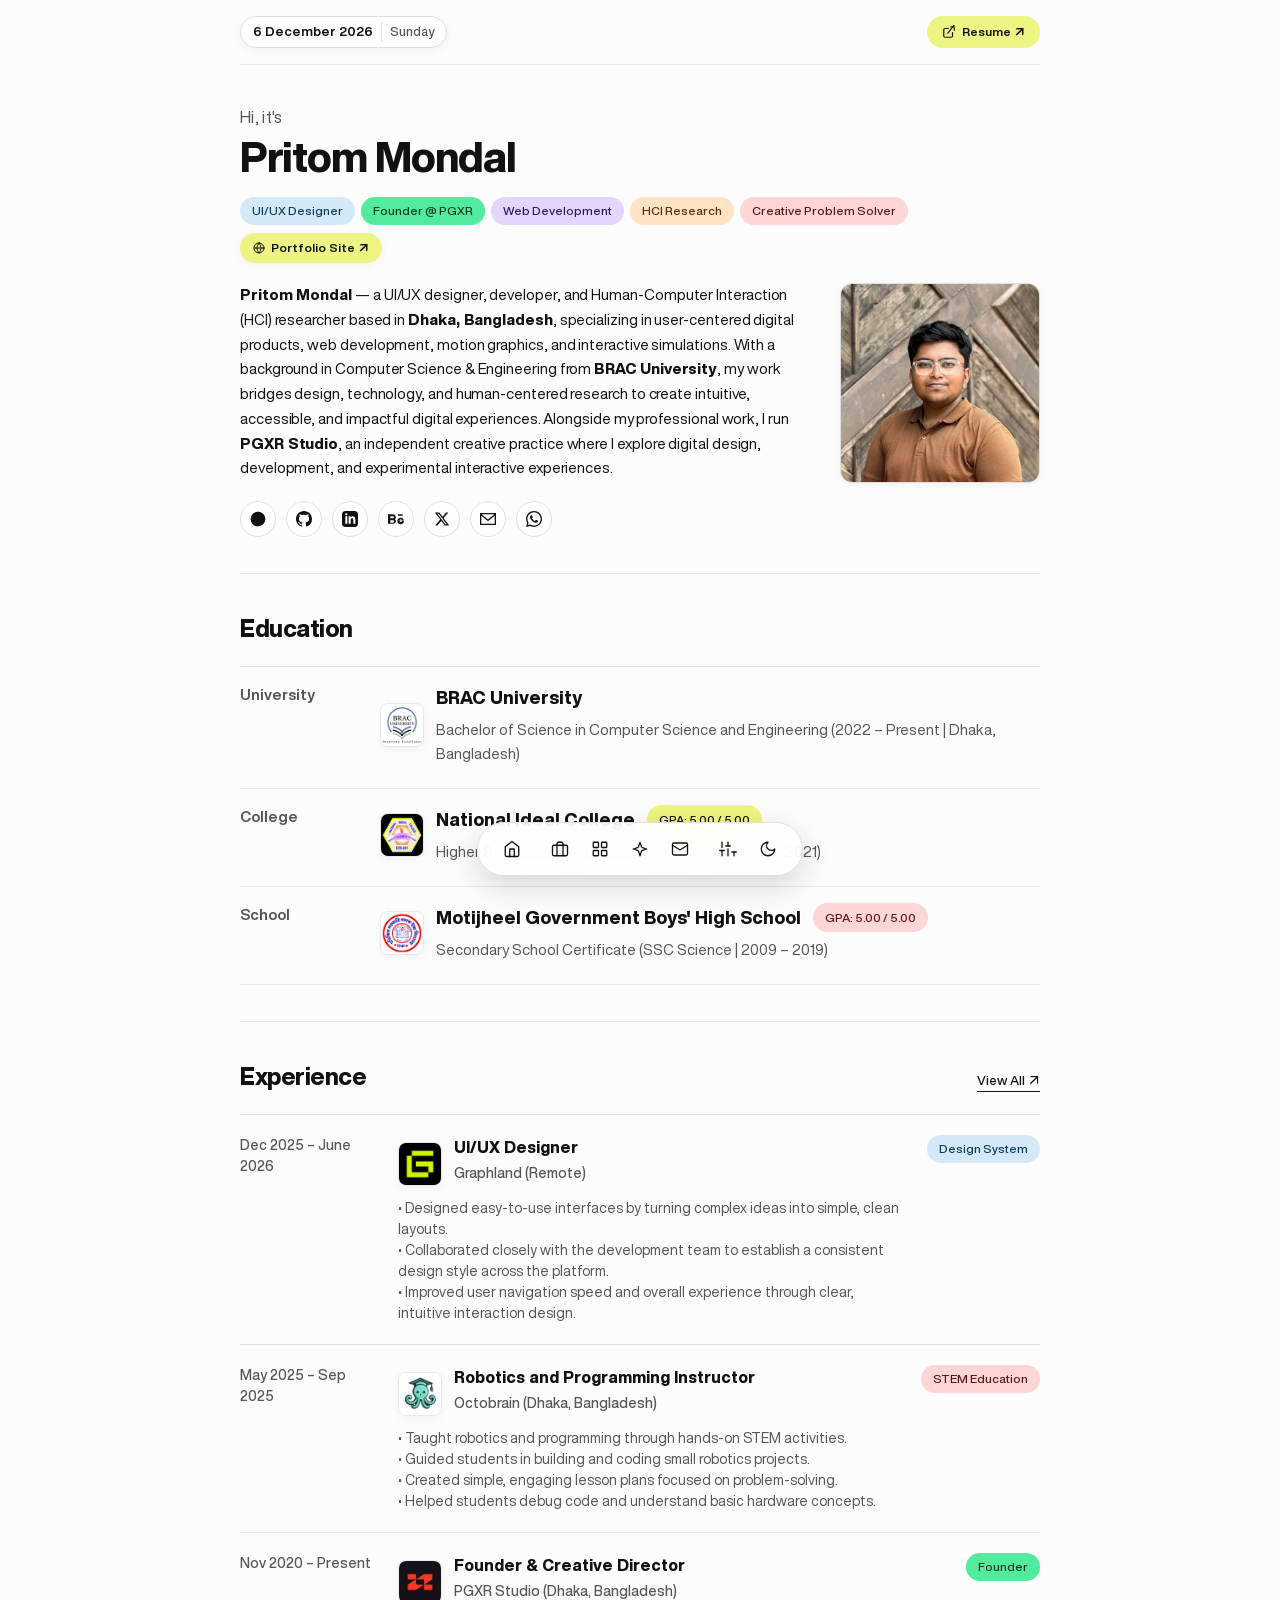
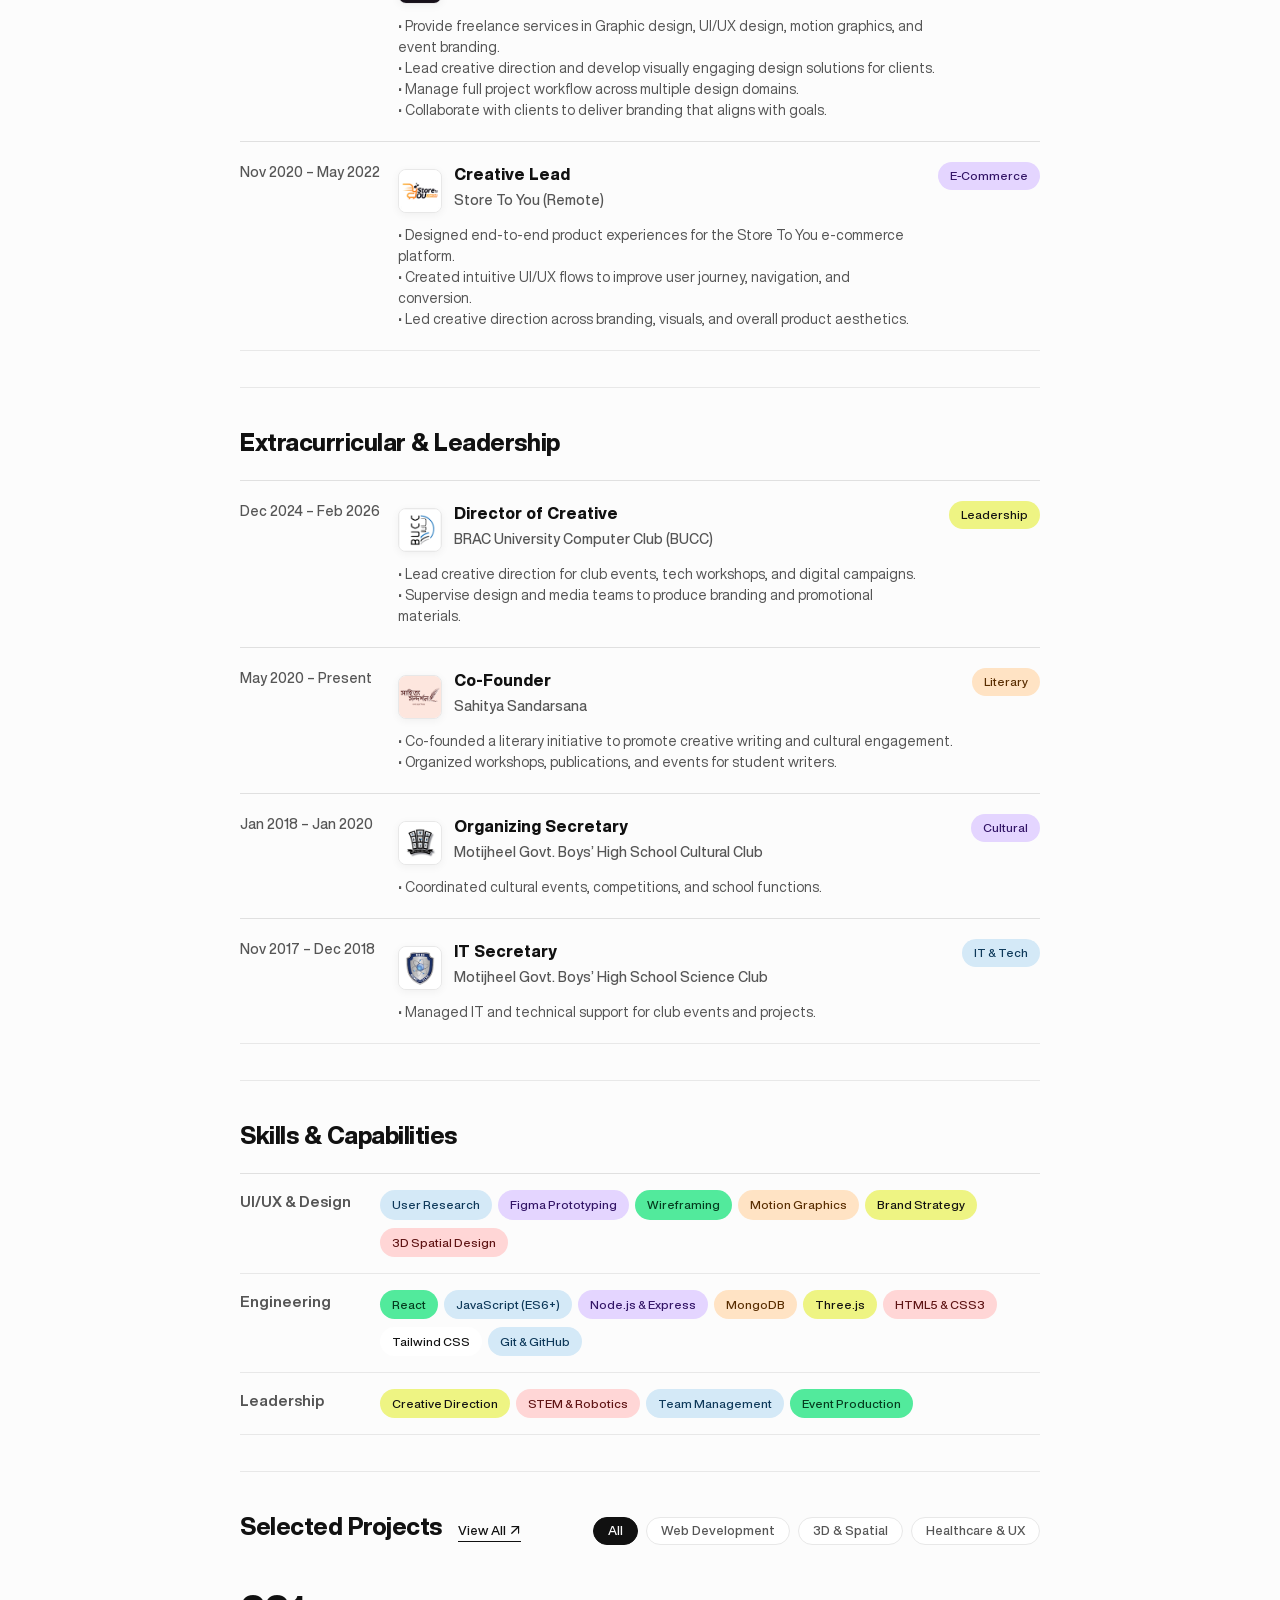
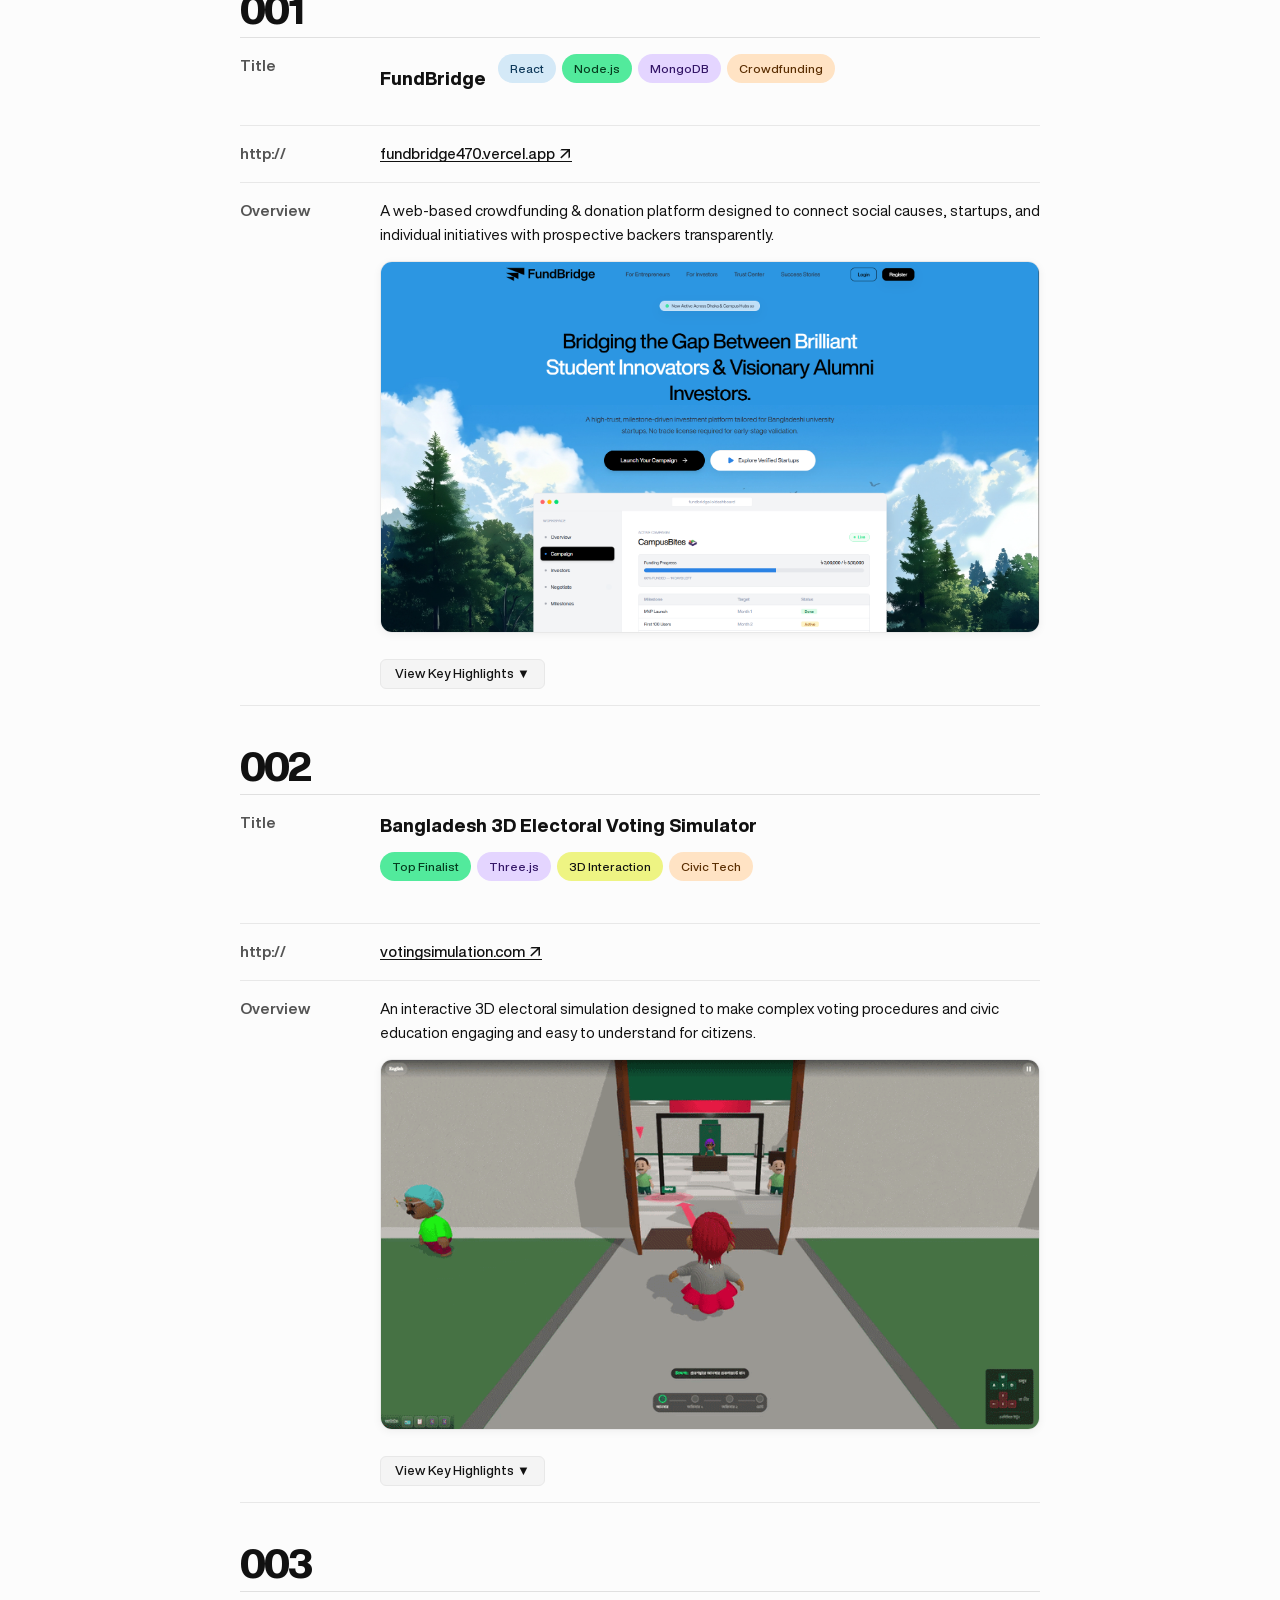
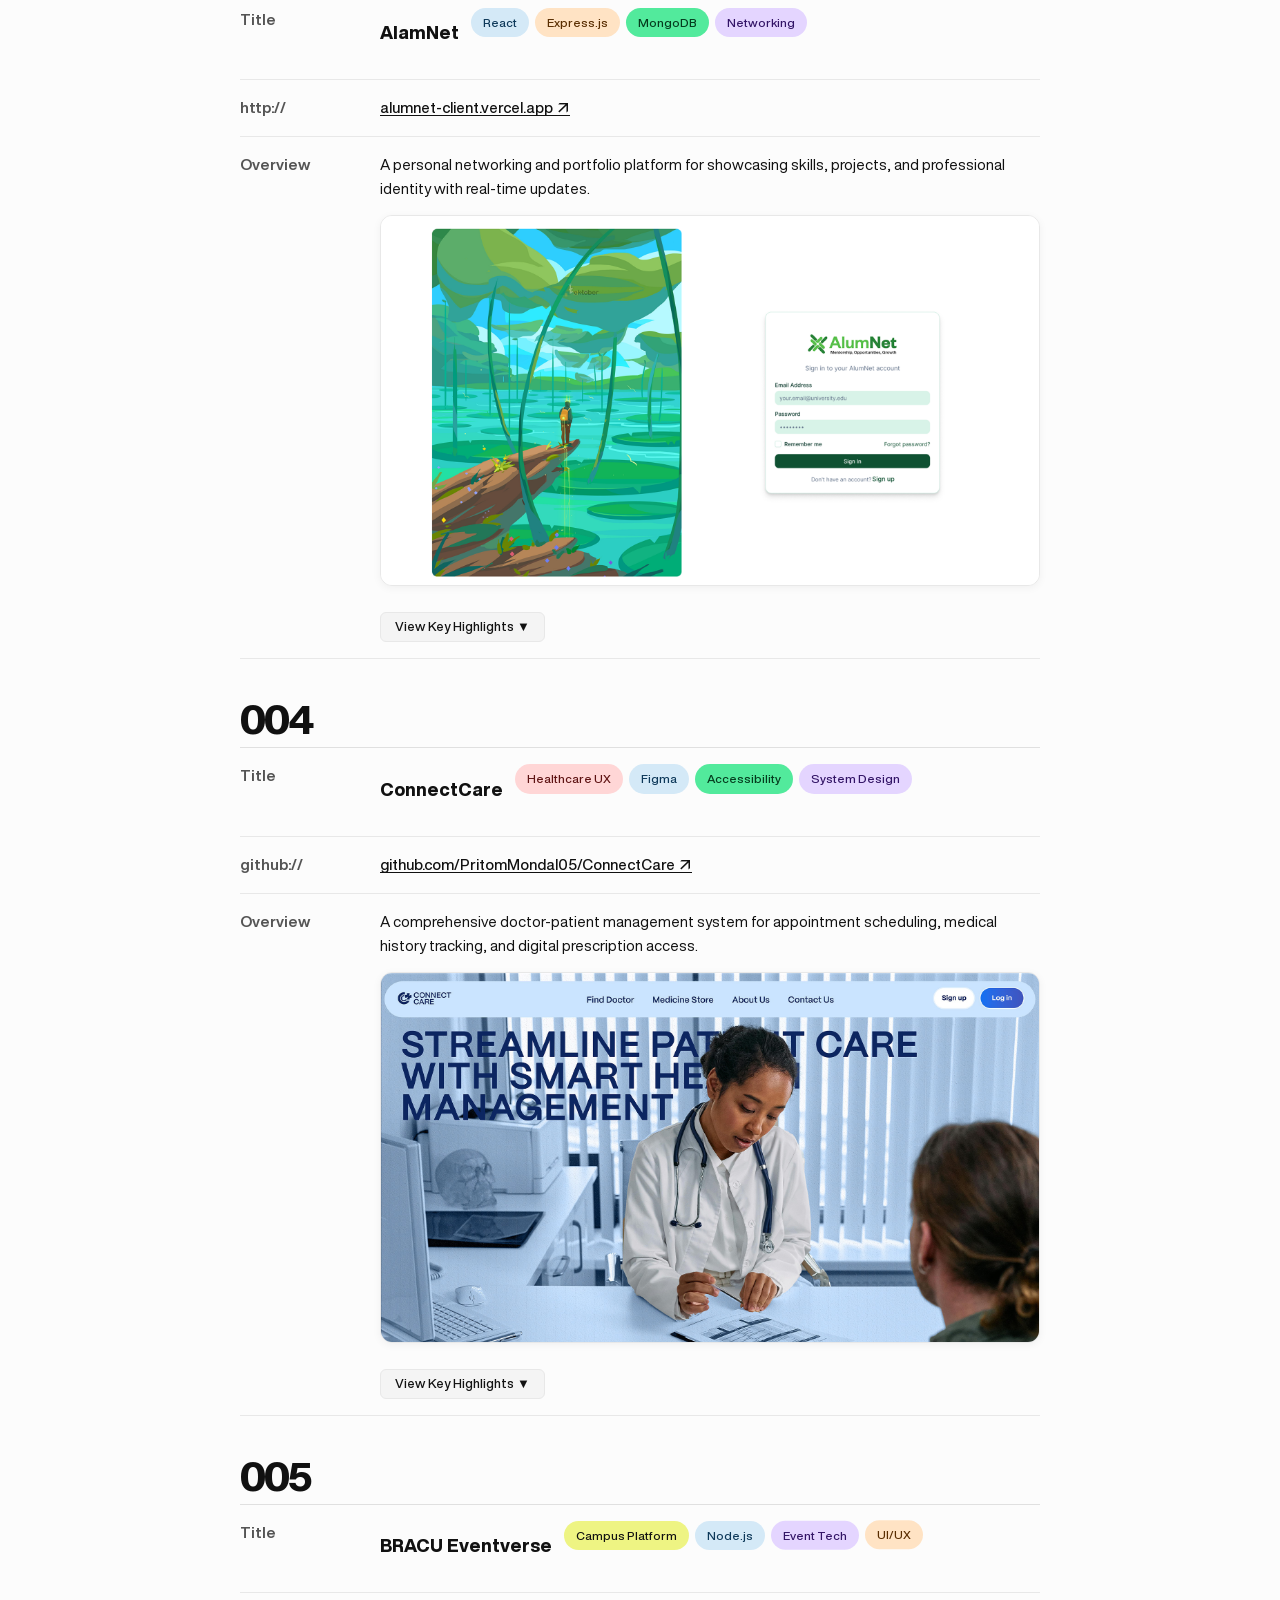
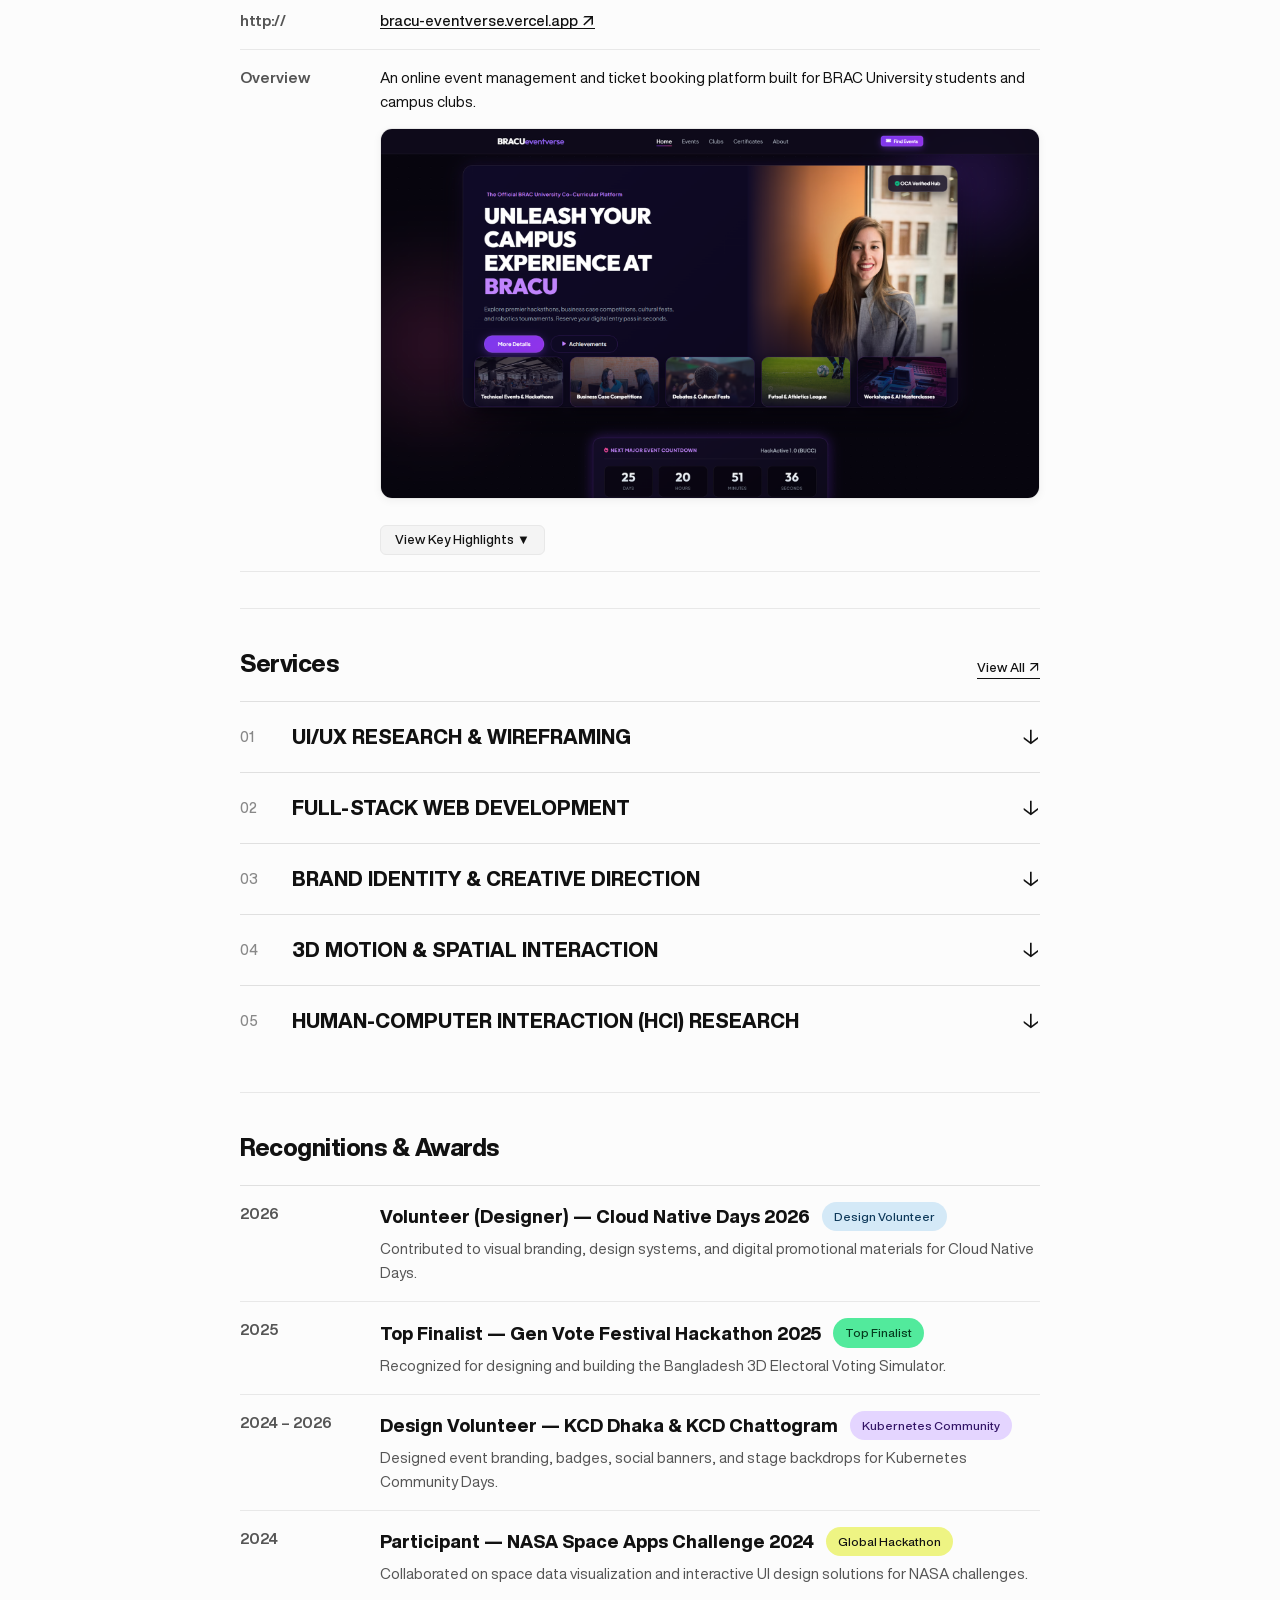
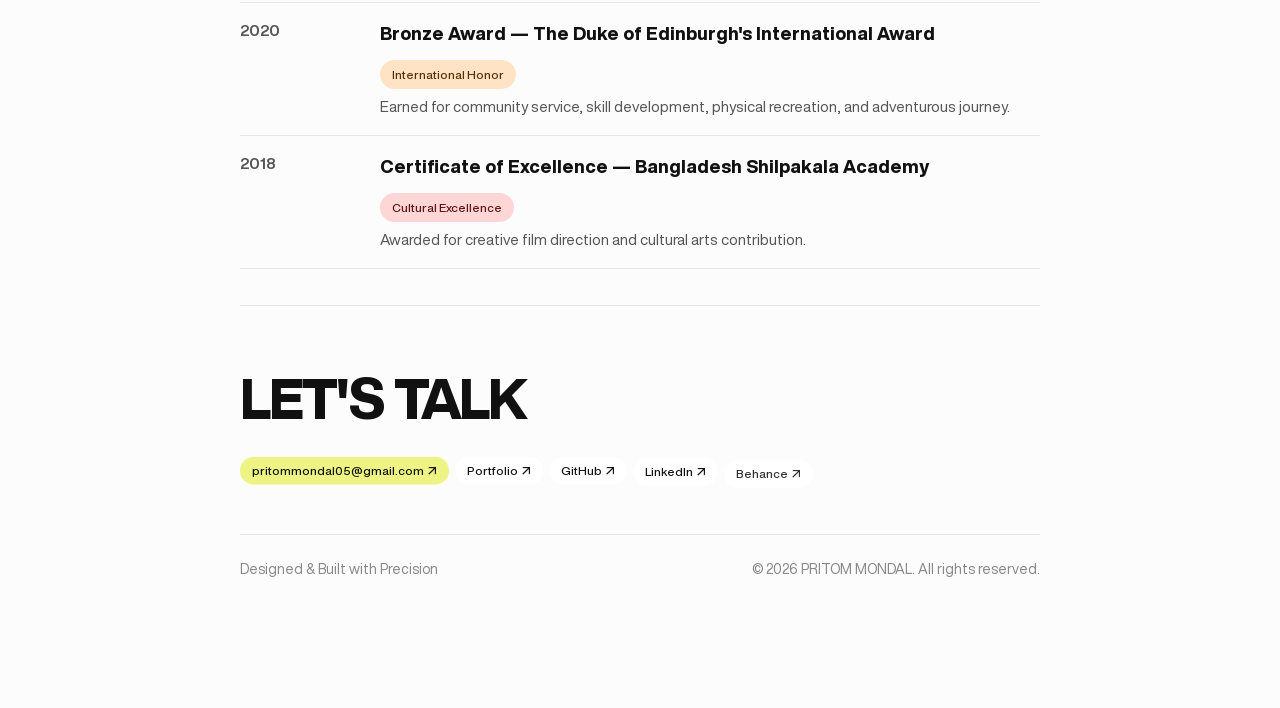
==== commit 3bb0a836: "refactor: move portfolio link to hero pills and update project screenshot aspect ratio" ====
--- a/index.html
+++ b/index.html
@@ -23,27 +23,16 @@
           <span class="date-text">28 July 2026</span>
           <span class="date-day">Tuesday</span>
         </div>
-      </div>
-      <div class="top-right-group">
-        <a href="https://pritomfolio.vercel.app/" target="_blank" class="portfolio-top-btn" title="Live Portfolio Site (pritomfolio.vercel.app)">
-          <svg viewBox="0 0 24 24" fill="none" stroke="currentColor" stroke-width="2" stroke-linecap="round" stroke-linejoin="round" style="width: 14px; height: 14px;">
-            <circle cx="12" cy="12" r="10"></circle>
-            <line x1="2" y1="12" x2="22" y2="12"></line>
-            <path d="M12 2a15.3 15.3 0 0 1 4 10 15.3 15.3 0 0 1-4 10 15.3 15.3 0 0 1-4-10 15.3 15.3 0 0 1 4-10z"></path>
-          </svg>
-          <span>Portfolio Site ↗</span>
-        </a>
-        <a href="https://drive.google.com/file/d/1ZfrBNfHJu0eXIbCAYcs7tsgkFVk-eYRf/view?usp=sharing" target="_blank"
-          class="resume-download-btn" title="View Resume (Google Drive)">
-          <svg viewBox="0 0 24 24" fill="none" stroke="currentColor" stroke-width="2" stroke-linecap="round"
-            stroke-linejoin="round" style="width: 14px; height: 14px;">
-            <path d="M18 13v6a2 2 0 0 1-2 2H5a2 2 0 0 1-2-2V8a2 2 0 0 1 2-2h6" />
-            <polyline points="15 3 21 3 21 9" />
-            <line x1="10" x2="21" y1="14" y2="3" />
-          </svg>
-          <span>Resume ↗</span>
-        </a>
-      </div>
+      </div>      <a href="https://drive.google.com/file/d/1ZfrBNfHJu0eXIbCAYcs7tsgkFVk-eYRf/view?usp=sharing" target="_blank"
+        class="resume-download-btn" title="View Resume (Google Drive)">
+        <svg viewBox="0 0 24 24" fill="none" stroke="currentColor" stroke-width="2" stroke-linecap="round"
+          stroke-linejoin="round" style="width: 14px; height: 14px;">
+          <path d="M18 13v6a2 2 0 0 1-2 2H5a2 2 0 0 1-2-2V8a2 2 0 0 1 2-2h6" />
+          <polyline points="15 3 21 3 21 9" />
+          <line x1="10" x2="21" y1="14" x2="3" />
+        </svg>
+        <span>Resume ↗</span>
+      </a></div>
     </header>
 
     <!-- Hero Section (Joshua Kaplan Style Header) -->
@@ -60,6 +49,14 @@
         <span class="pill pill-purple">Web Development</span>
         <span class="pill pill-orange">HCI Research</span>
         <span class="pill pill-pink">Creative Problem Solver</span>
+        <a href="https://pritomfolio.vercel.app/" target="_blank" class="pill pill-portfolio" title="Visit Live Portfolio Site (pritomfolio.vercel.app)">
+          <svg viewBox="0 0 24 24" fill="none" stroke="currentColor" stroke-width="2" stroke-linecap="round" stroke-linejoin="round" style="width: 12px; height: 12px;">
+            <circle cx="12" cy="12" r="10"></circle>
+            <line x1="2" y1="12" x2="22" y2="12"></line>
+            <path d="M12 2a15.3 15.3 0 0 1 4 10 15.3 15.3 0 0 1-4 10 15.3 15.3 0 0 1-4-10 15.3 15.3 0 0 1 4-10z"></path>
+          </svg>
+          <span>Portfolio Site ↗</span>
+        </a>
       </div>
 
       <!-- Bio & Pure Portrait Grid -->
--- a/styles.css
+++ b/styles.css
@@ -164,35 +164,6 @@
   border-left: 1px solid var(--border-color);
 }
 
-.top-right-group {
-  display: flex;
-  align-items: center;
-  gap: 8px;
-  flex-wrap: wrap;
-}
-
-.portfolio-top-btn {
-  display: inline-flex;
-  align-items: center;
-  gap: 6px;
-  font-size: 12px;
-  font-weight: 700;
-  color: var(--text-primary);
-  background-color: var(--bg-surface);
-  padding: 6px 14px;
-  border-radius: 999px;
-  text-decoration: none;
-  border: 1px solid var(--border-color);
-  box-shadow: var(--shadow-sm);
-  transition: transform 0.2s cubic-bezier(0.175, 0.885, 0.32, 1.275), box-shadow 0.2s ease, background-color var(--transition-fast), border-color var(--transition-fast);
-}
-
-.portfolio-top-btn:hover {
-  transform: translateY(-2px) scale(1.03);
-  background-color: var(--bg-hover);
-  border-color: var(--text-primary);
-  box-shadow: var(--shadow-sm);
-}
 
 .resume-download-btn {
   display: inline-flex;
@@ -602,6 +573,26 @@
   color: var(--pill-default-text);
 }
 
+.pill-portfolio {
+  display: inline-flex;
+  align-items: center;
+  gap: 6px;
+  background-color: var(--pill-yellow-bg);
+  color: var(--pill-yellow-text);
+  font-weight: 700;
+  border: 1px solid transparent;
+  cursor: pointer;
+  text-decoration: none;
+  box-shadow: var(--shadow-sm);
+  transition: transform 0.2s cubic-bezier(0.175, 0.885, 0.32, 1.275), box-shadow 0.2s ease, filter 0.2s ease;
+}
+
+.pill-portfolio:hover {
+  transform: translateY(-2px) scale(1.04);
+  box-shadow: var(--shadow-md);
+  filter: brightness(0.95);
+}
+
 /* Bio & Portrait Banner Grid */
 .hero-content-grid {
   display: grid;
@@ -949,10 +940,11 @@
   margin-bottom: 6px;
 }
 
-/* Project Screenshot Cover Frame */
+/* Project Screenshot Cover Frame (Exact 16:9 Aspect Ratio, Zero White Space) */
 .project-screenshot-frame {
   width: 100%;
-  height: 250px;
+  aspect-ratio: 16 / 9;
+  height: auto;
   border-radius: 12px;
   border: 1px solid var(--border-light);
   background-color: var(--bg-surface);
@@ -974,24 +966,16 @@
 }
 
 .project-screenshot-img {
-  width: 100%;
-  height: 100%;
-  object-fit: cover;
-  object-position: top center;
-  display: block;
+  width: 100% !important;
+  height: 100% !important;
+  object-fit: cover !important;
+  object-position: center top !important;
+  display: block !important;
   transition: transform 0.4s ease;
 }
 
 .project-screenshot-frame:hover .project-screenshot-img {
   transform: scale(1.025);
-}
-
-@media (max-width: 640px) {
-  .project-screenshot-frame {
-    height: auto;
-    min-height: 170px;
-    aspect-ratio: 16 / 9;
-  }
 }
 
 .screenshot-placeholder-content {
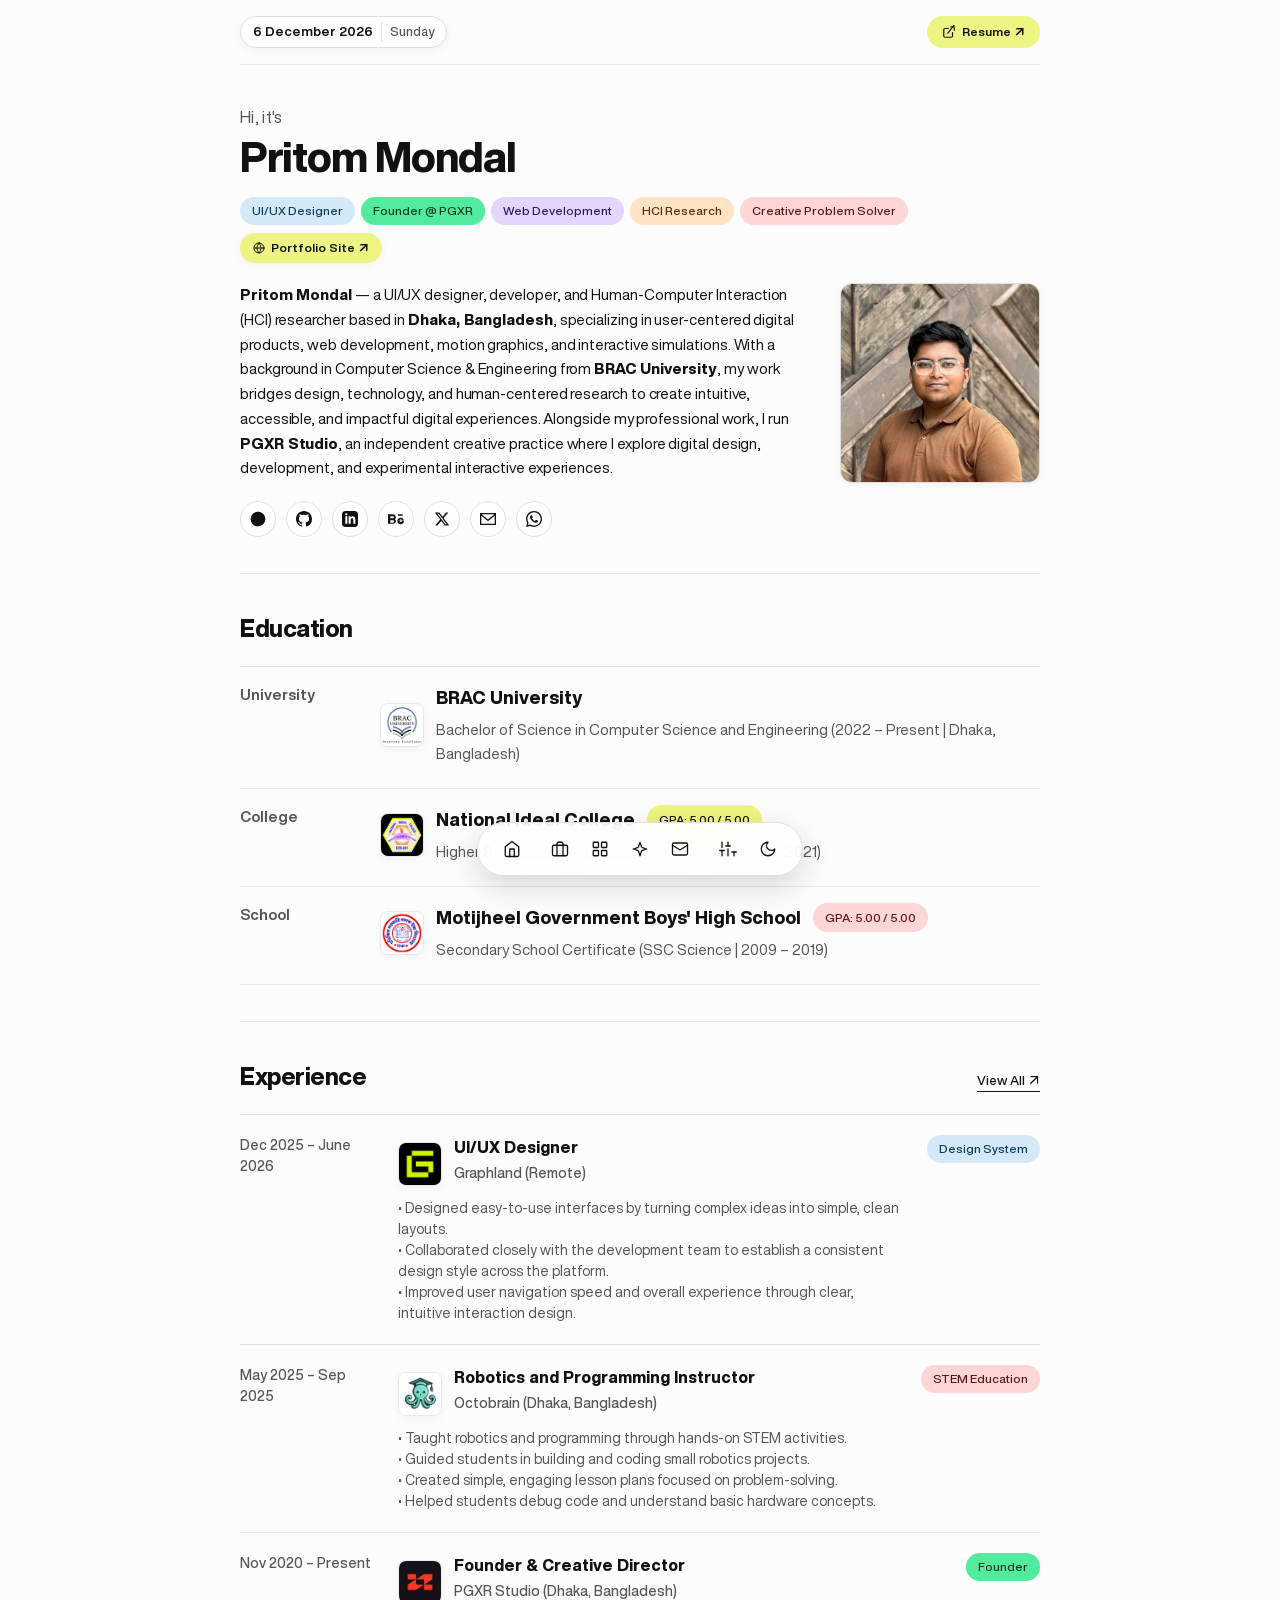
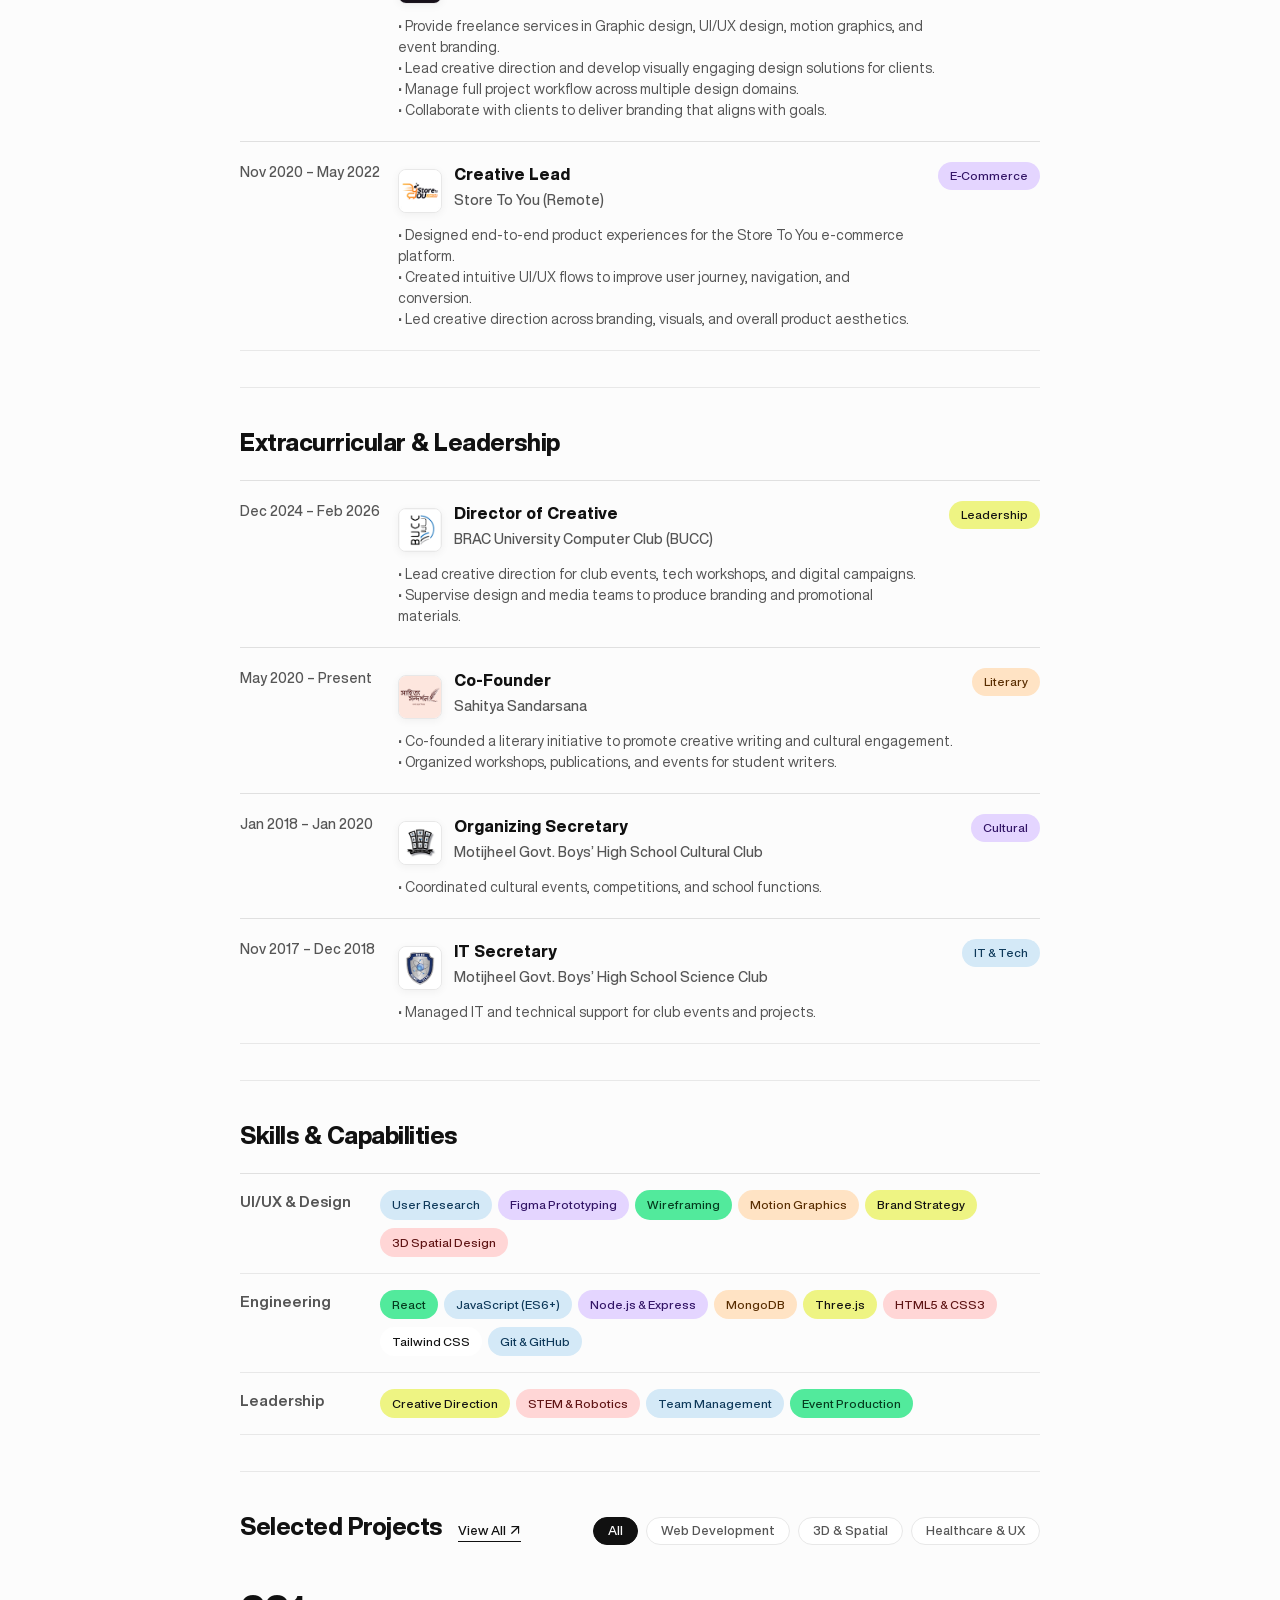
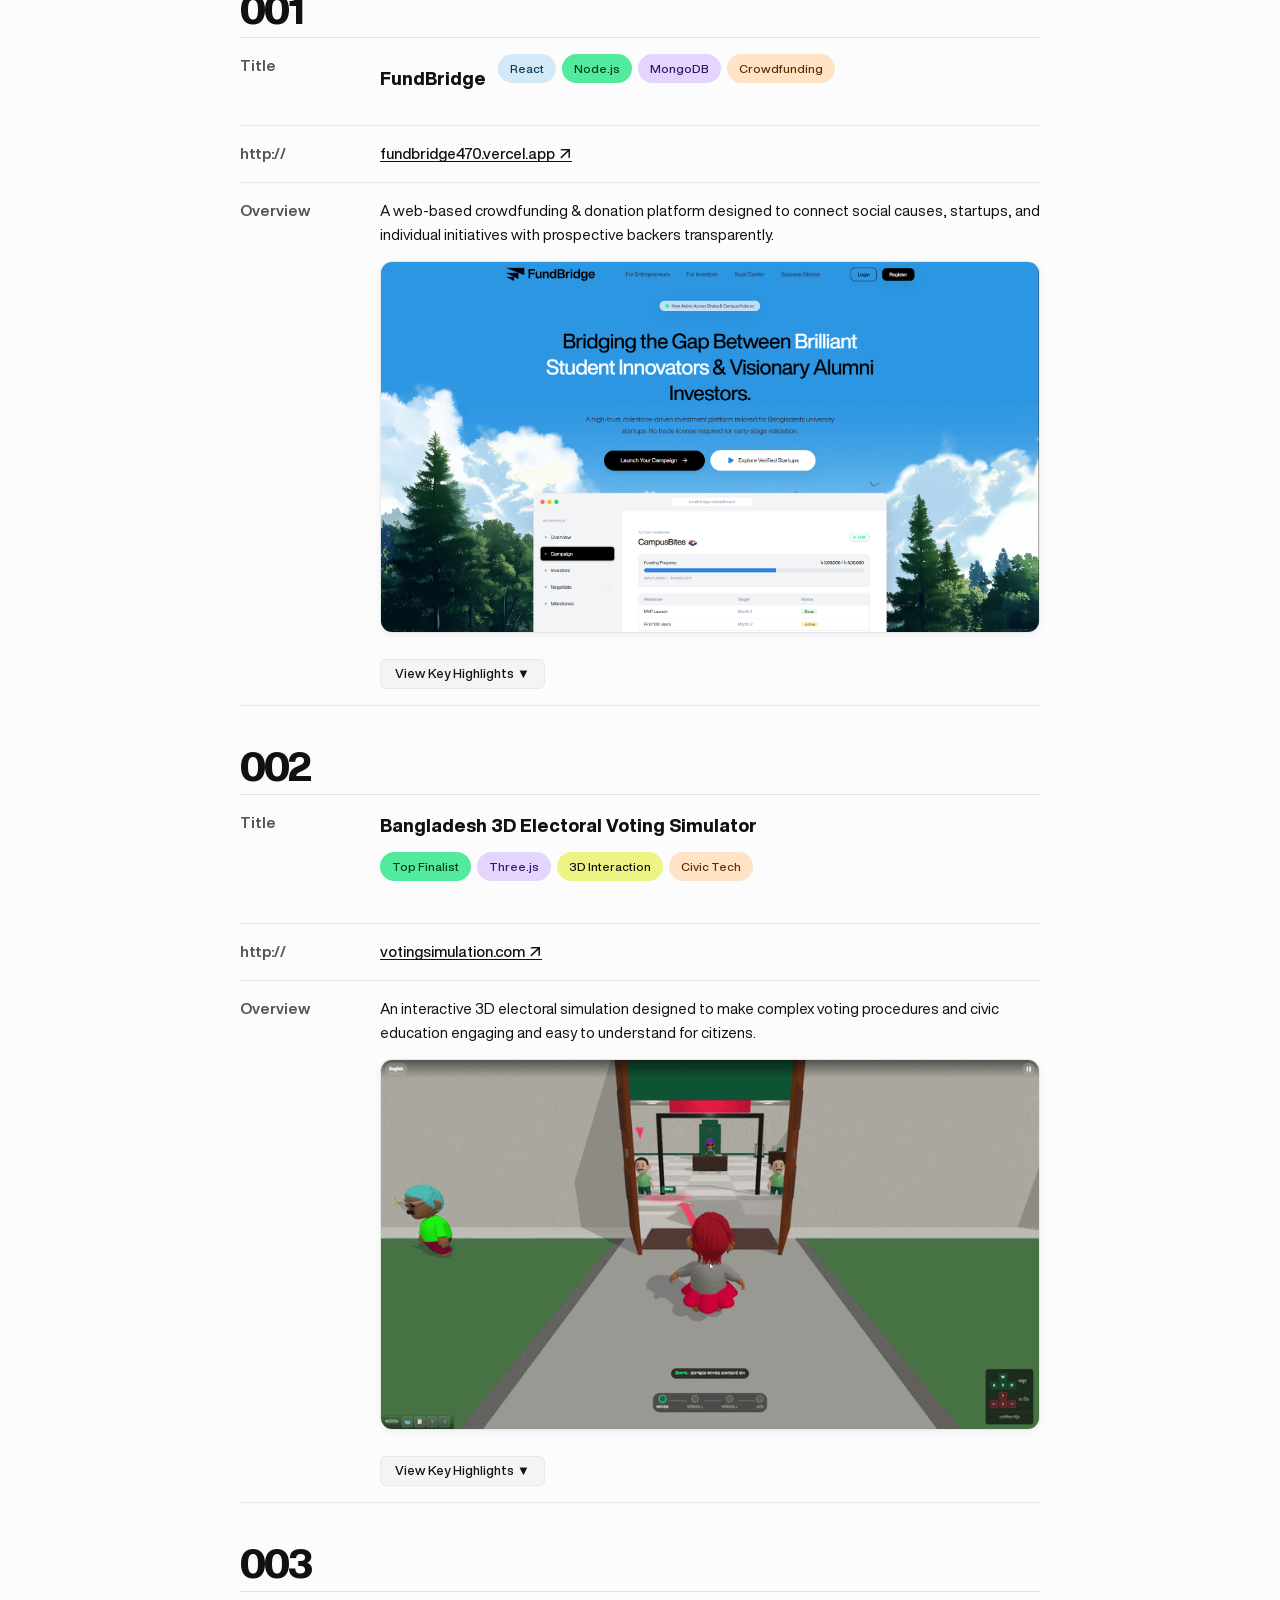
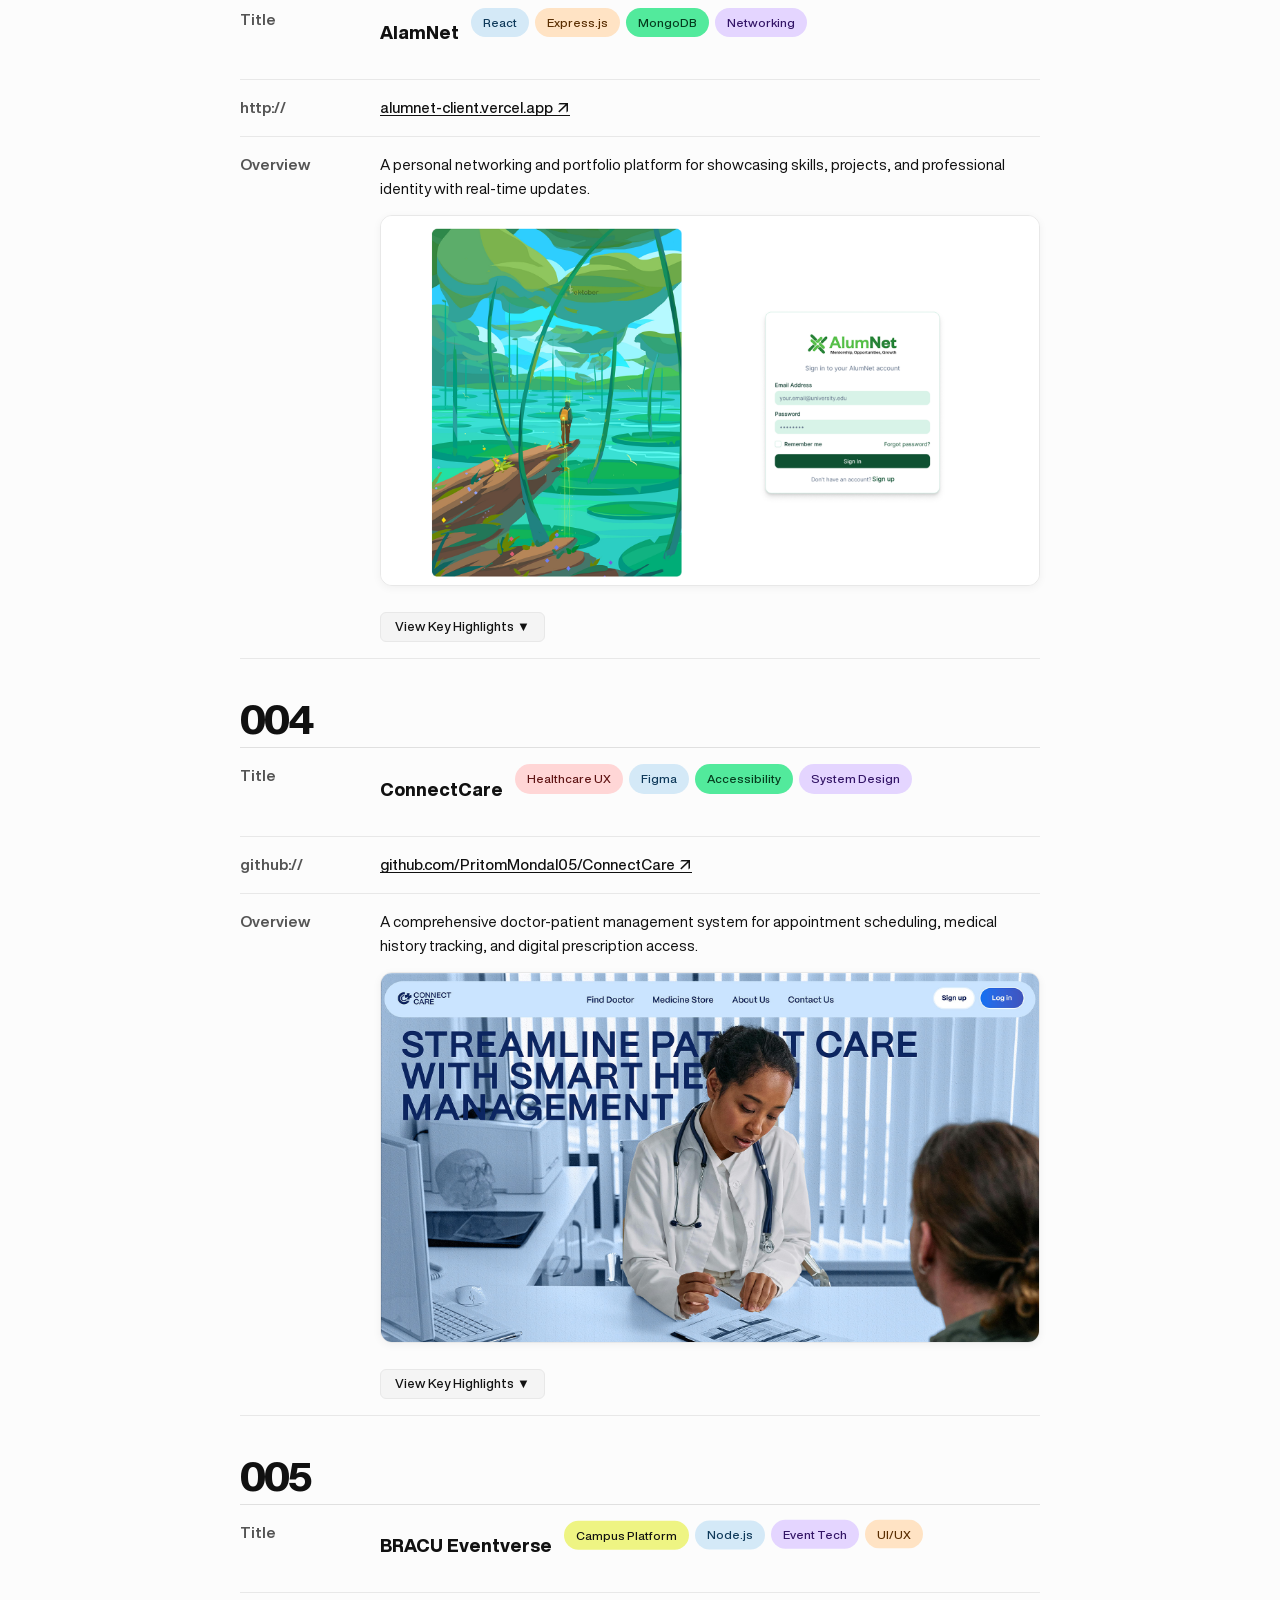
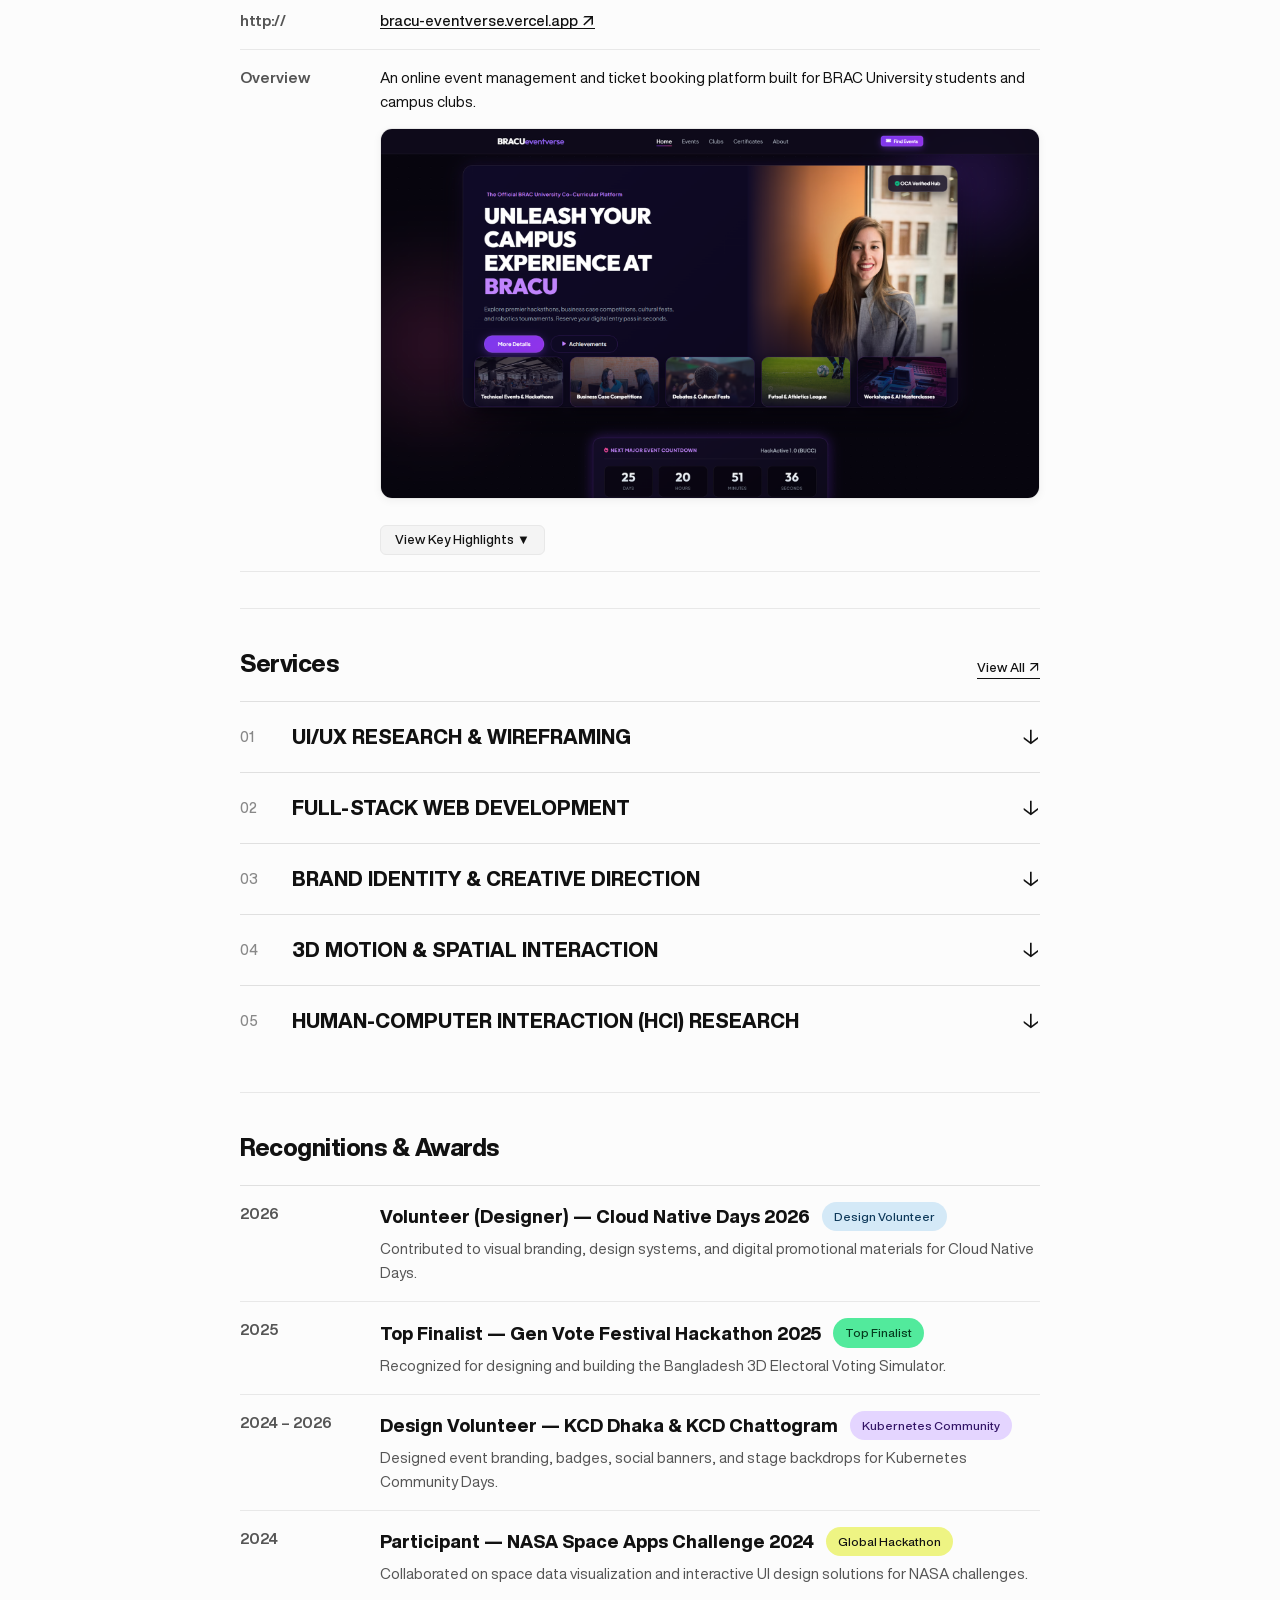
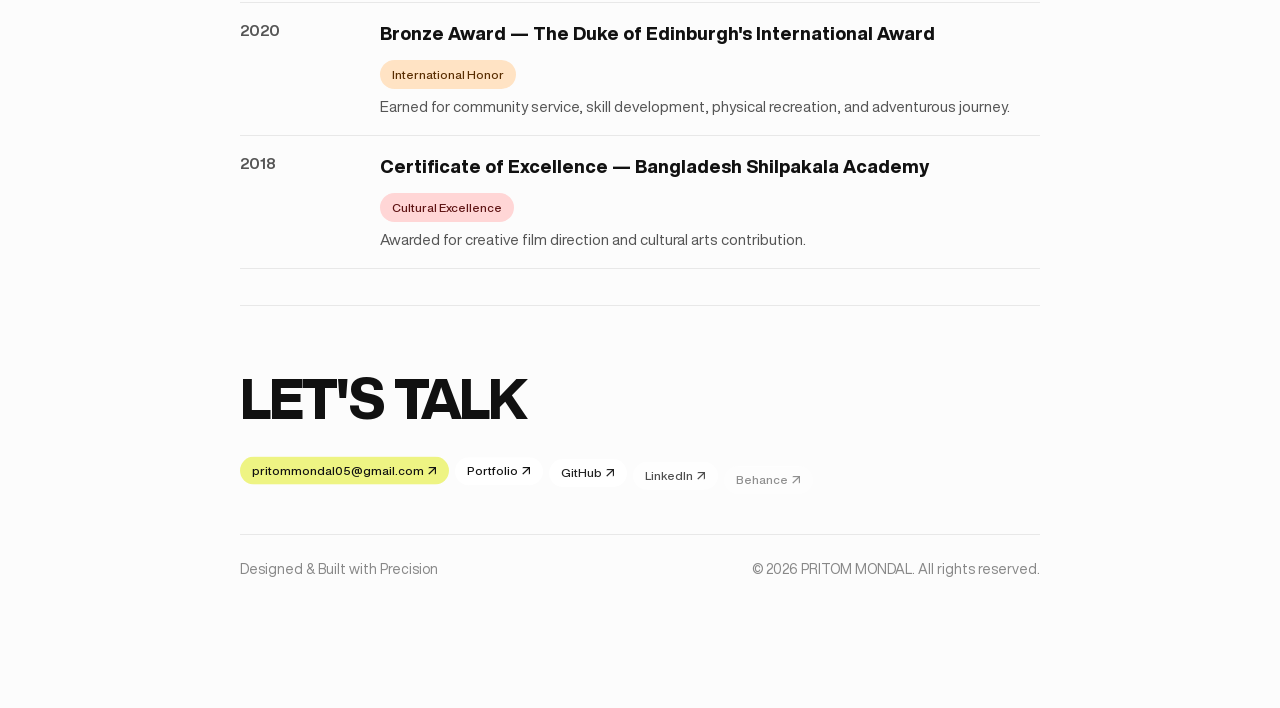
==== commit 06b5ab04: "refactor: move portfolio link from top header group to page tags across pages" ====
--- a/index.html
+++ b/index.html
@@ -23,7 +23,8 @@
           <span class="date-text">28 July 2026</span>
           <span class="date-day">Tuesday</span>
         </div>
-      </div>      <a href="https://drive.google.com/file/d/1ZfrBNfHJu0eXIbCAYcs7tsgkFVk-eYRf/view?usp=sharing" target="_blank"
+      </div>
+      <a href="https://drive.google.com/file/d/1ZfrBNfHJu0eXIbCAYcs7tsgkFVk-eYRf/view?usp=sharing" target="_blank"
         class="resume-download-btn" title="View Resume (Google Drive)">
         <svg viewBox="0 0 24 24" fill="none" stroke="currentColor" stroke-width="2" stroke-linecap="round"
           stroke-linejoin="round" style="width: 14px; height: 14px;">
@@ -32,7 +33,7 @@
           <line x1="10" x2="21" y1="14" x2="3" />
         </svg>
         <span>Resume ↗</span>
-      </a></div>
+      </a>
     </header>
 
     <!-- Hero Section (Joshua Kaplan Style Header) -->
